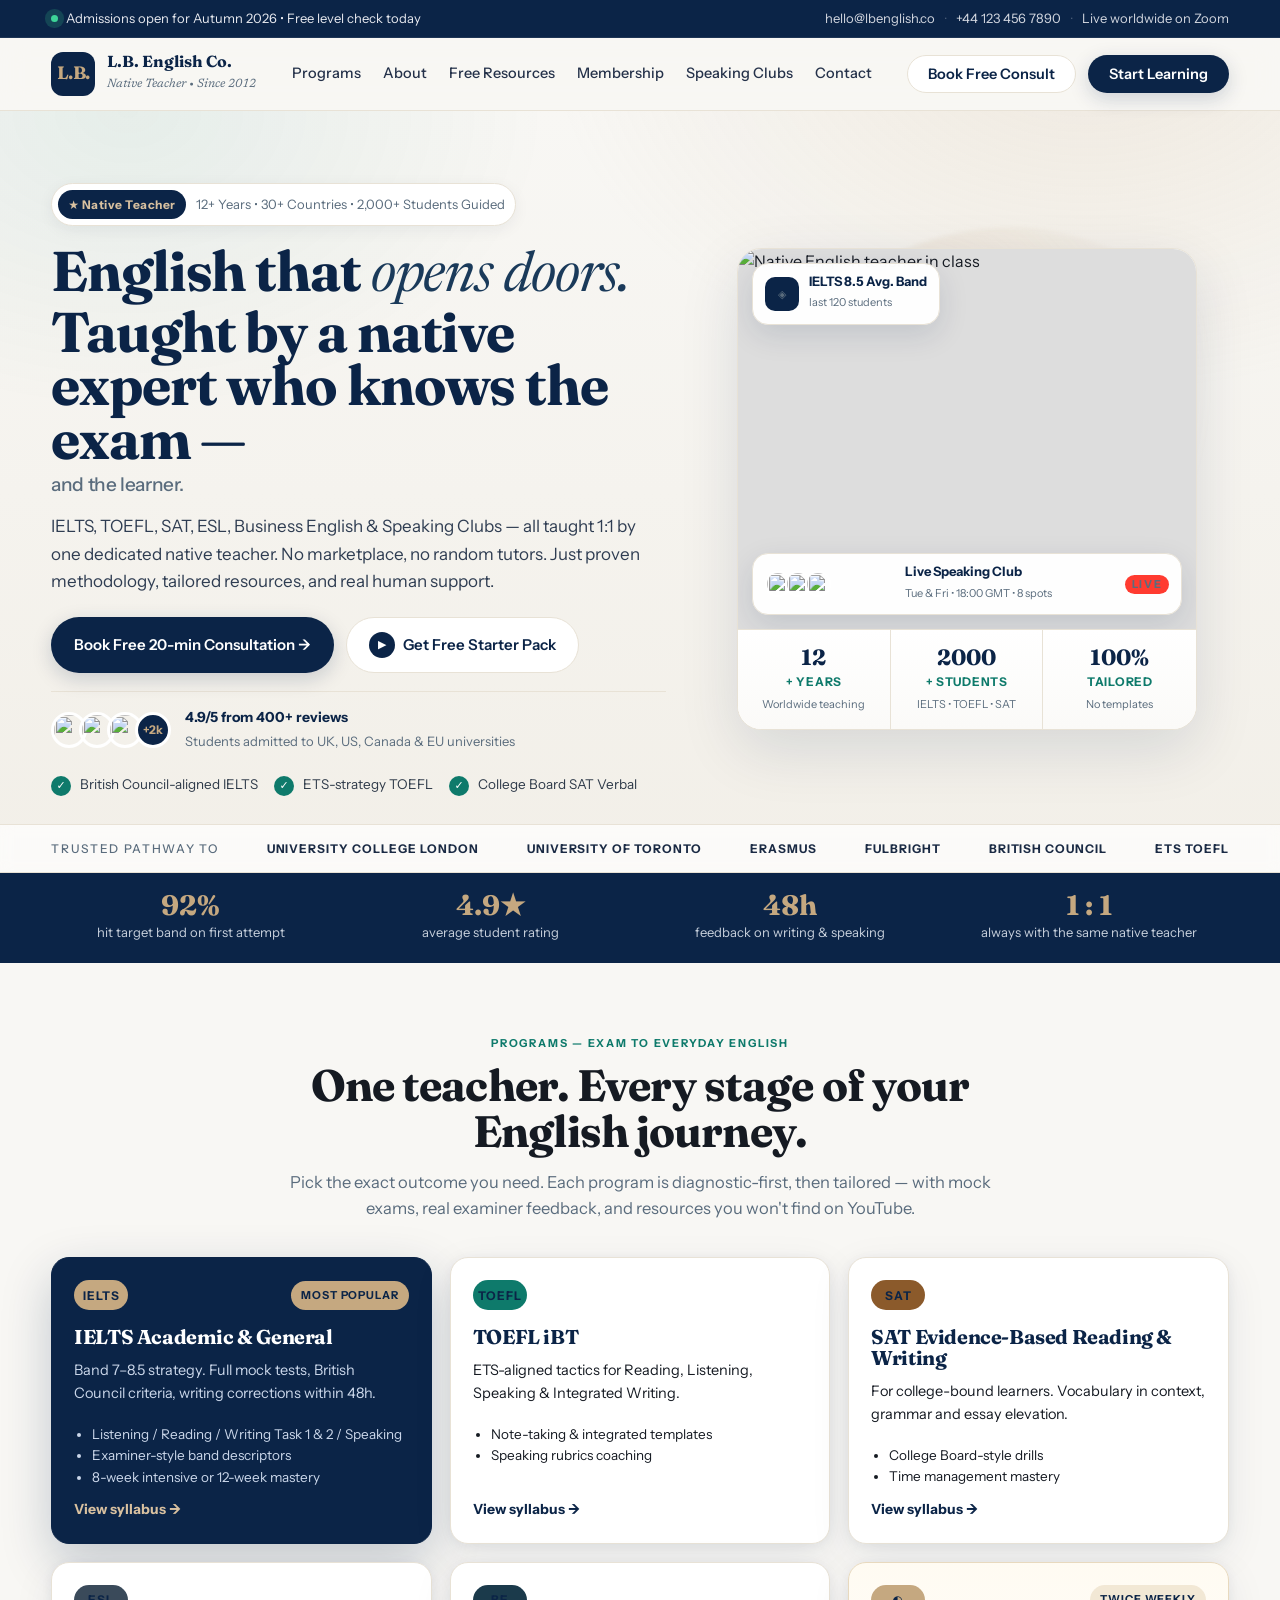
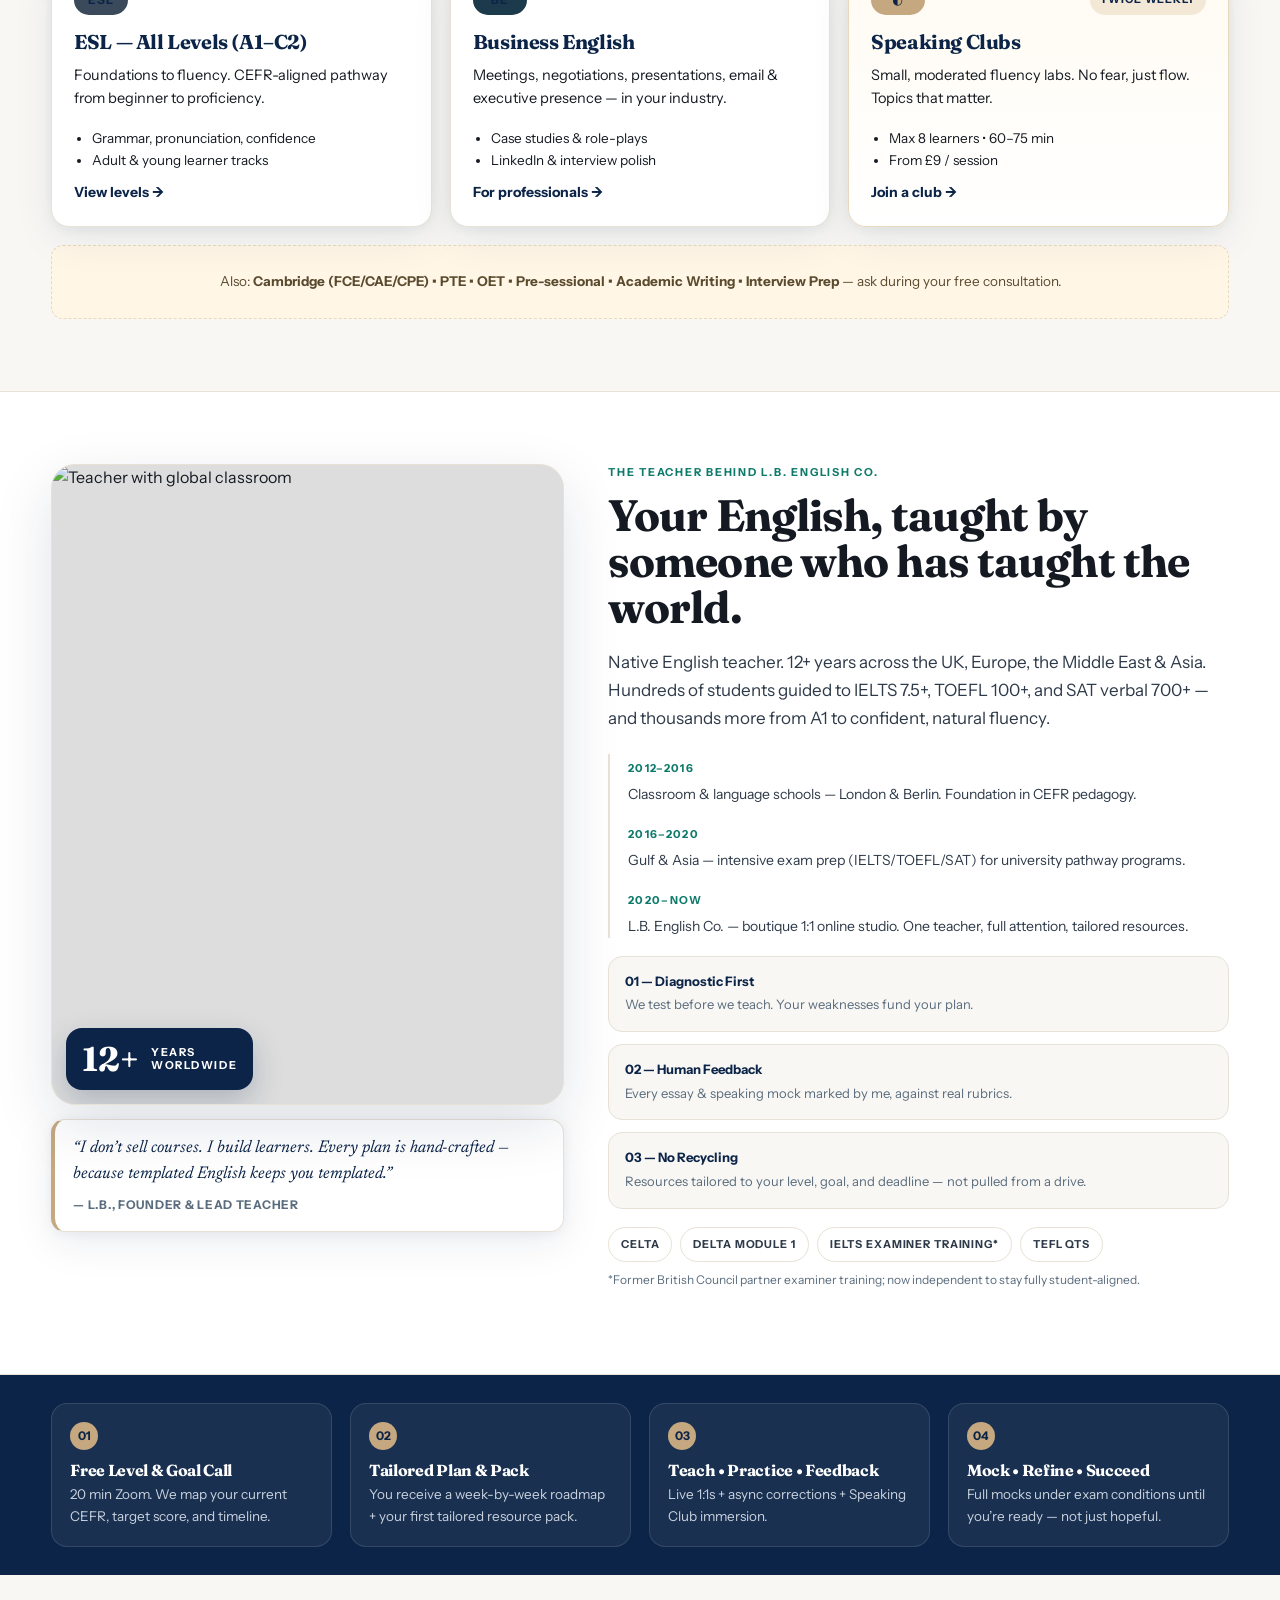
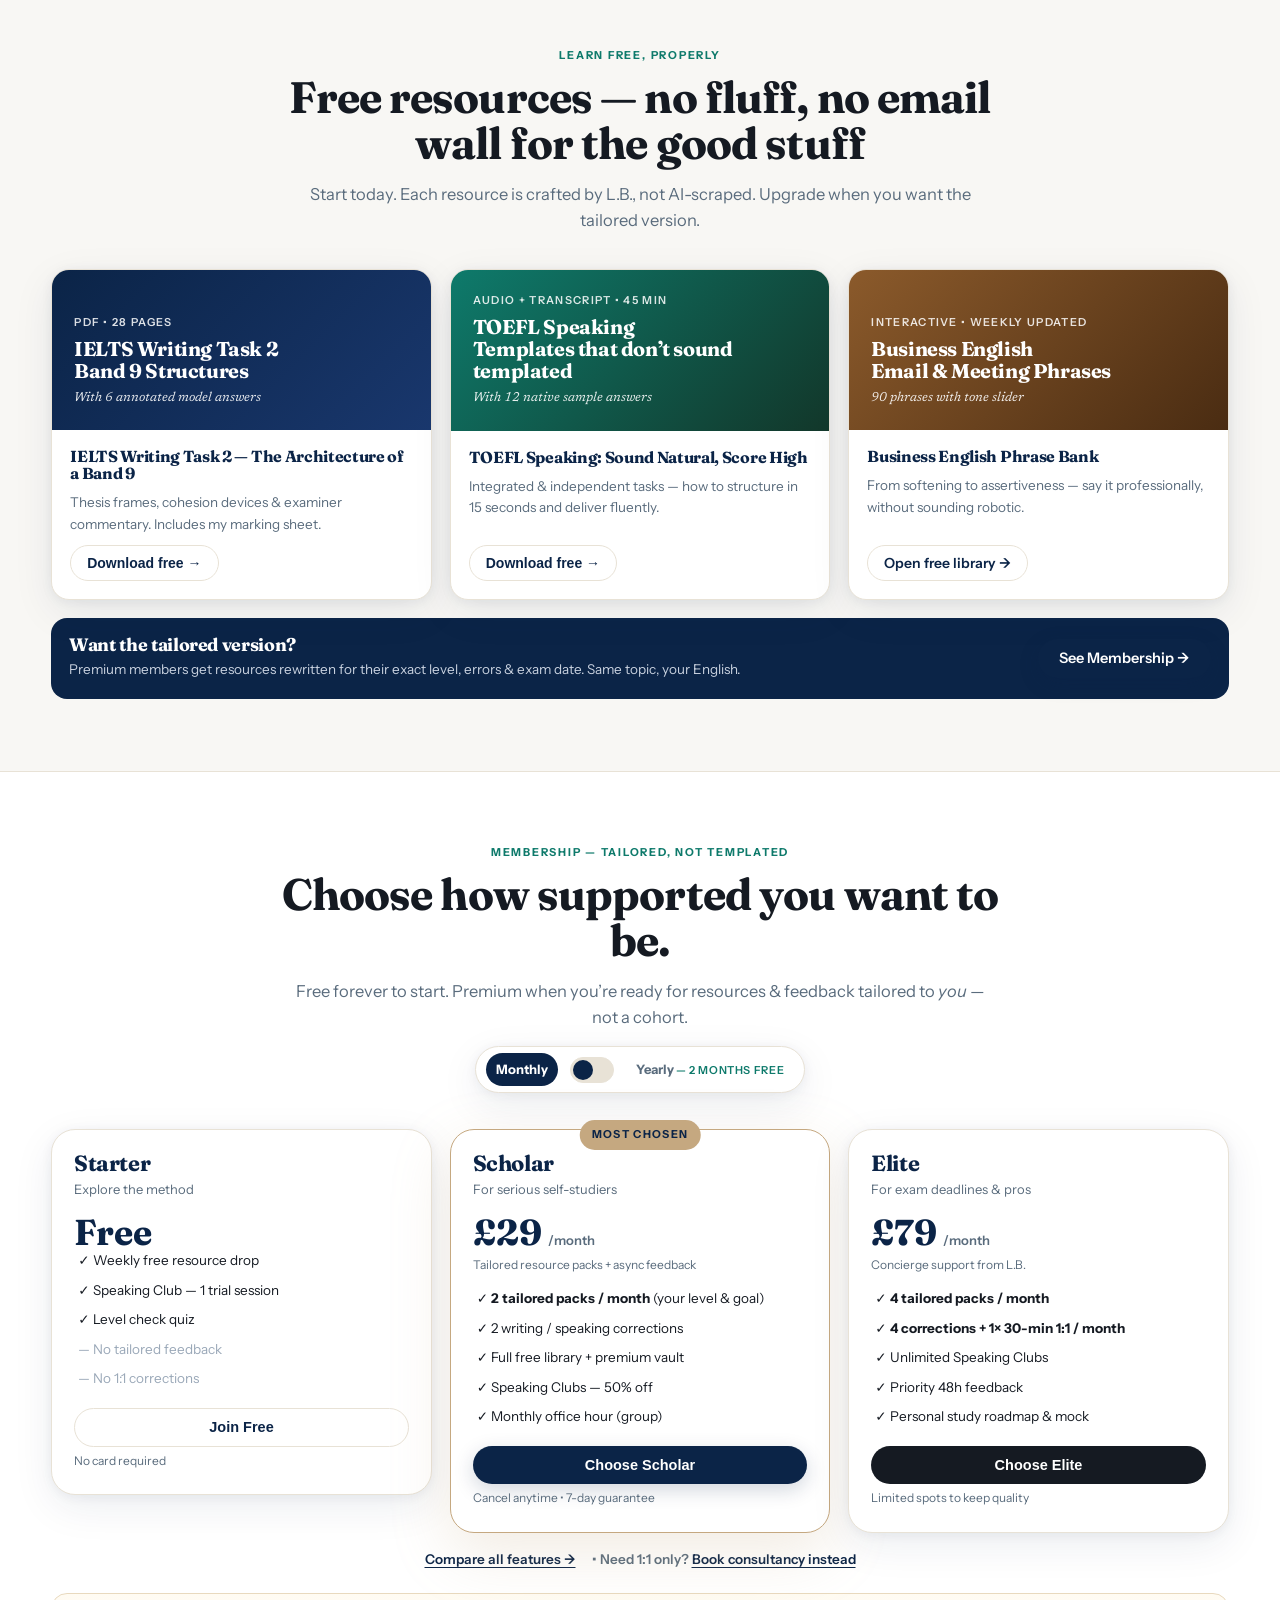
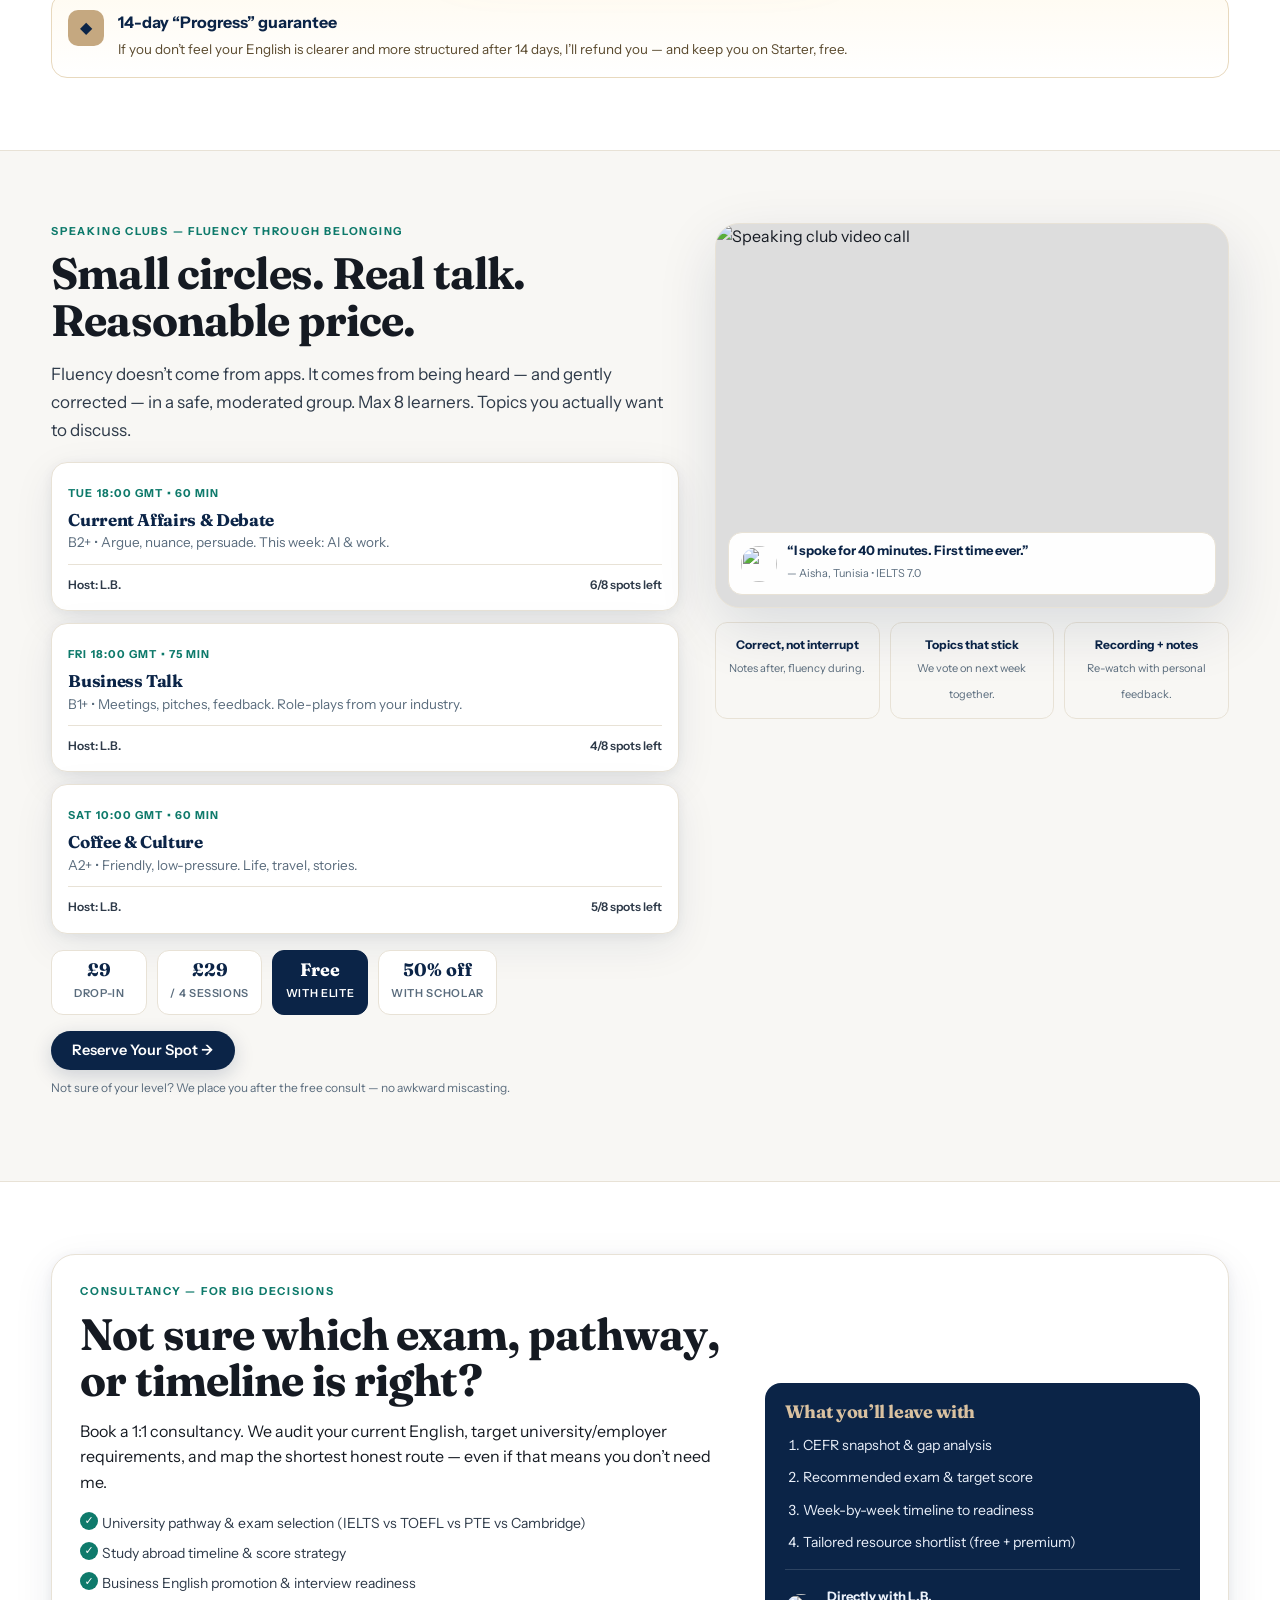
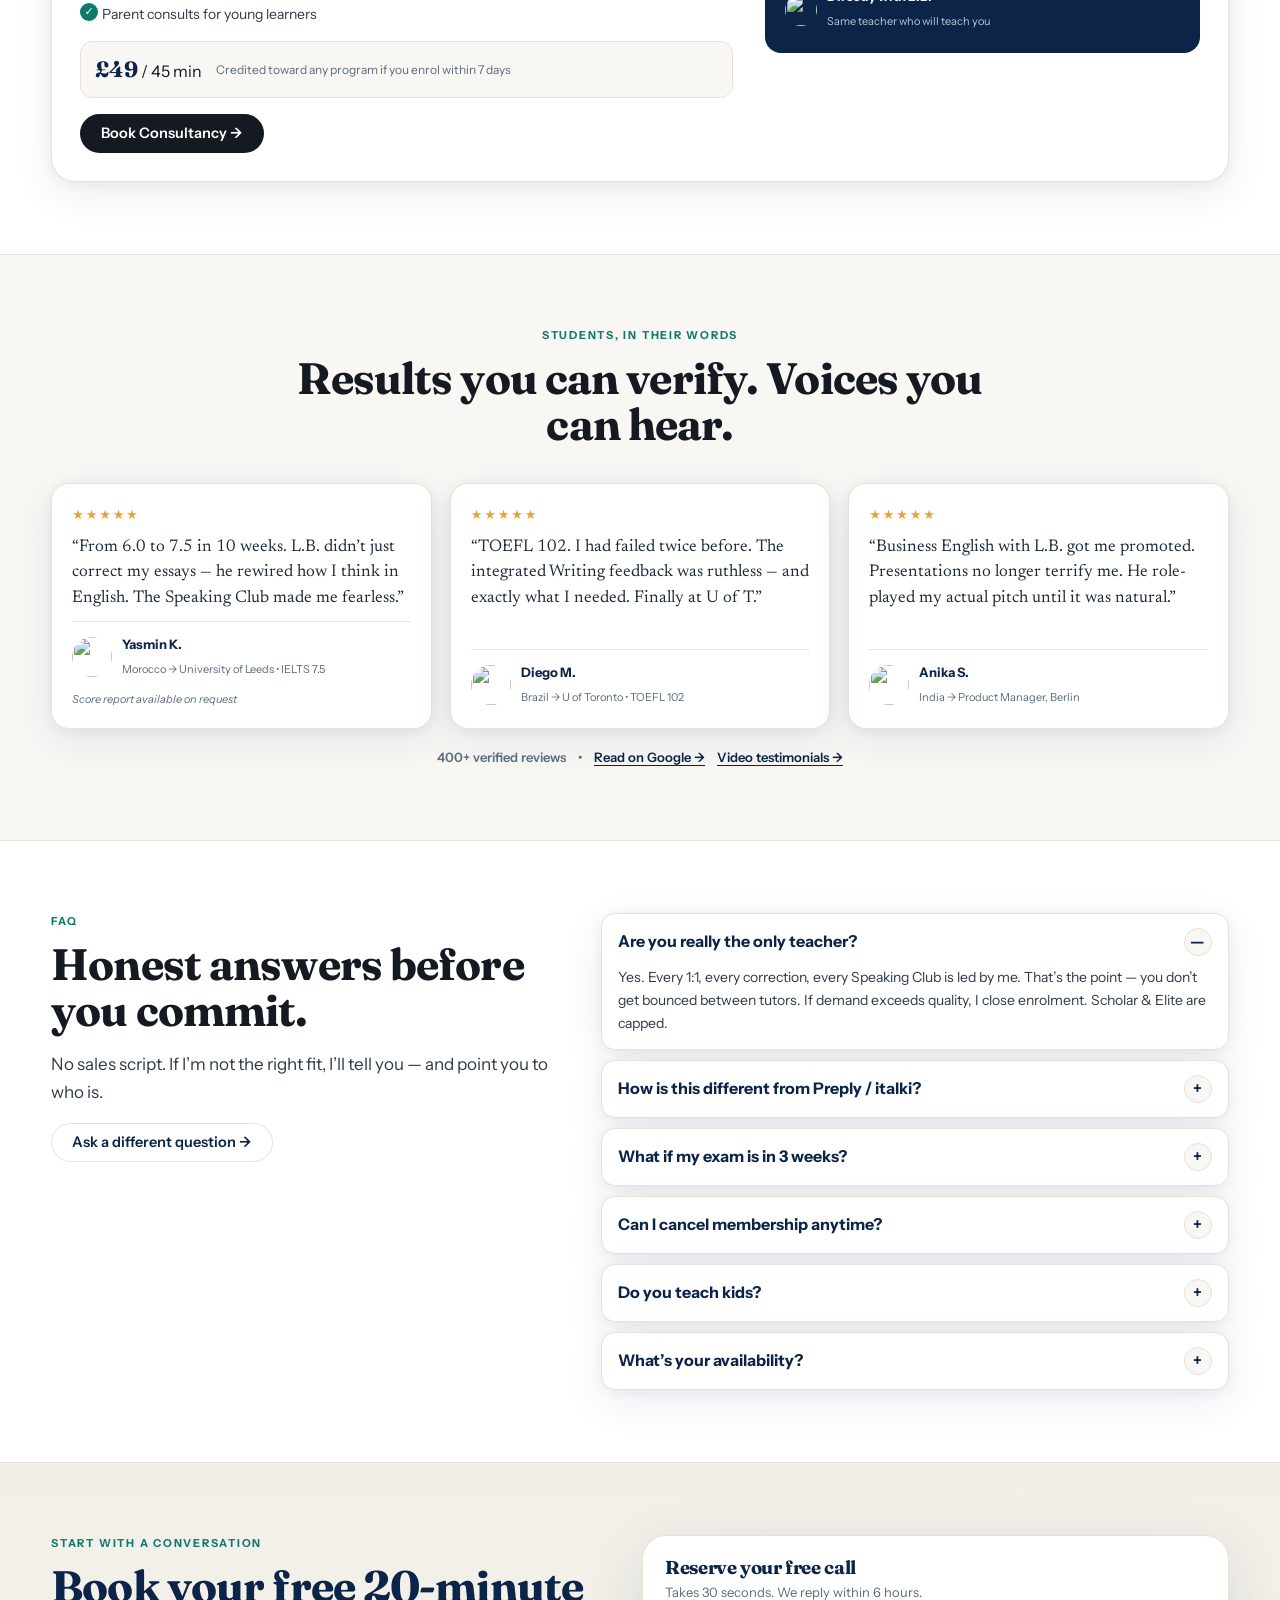
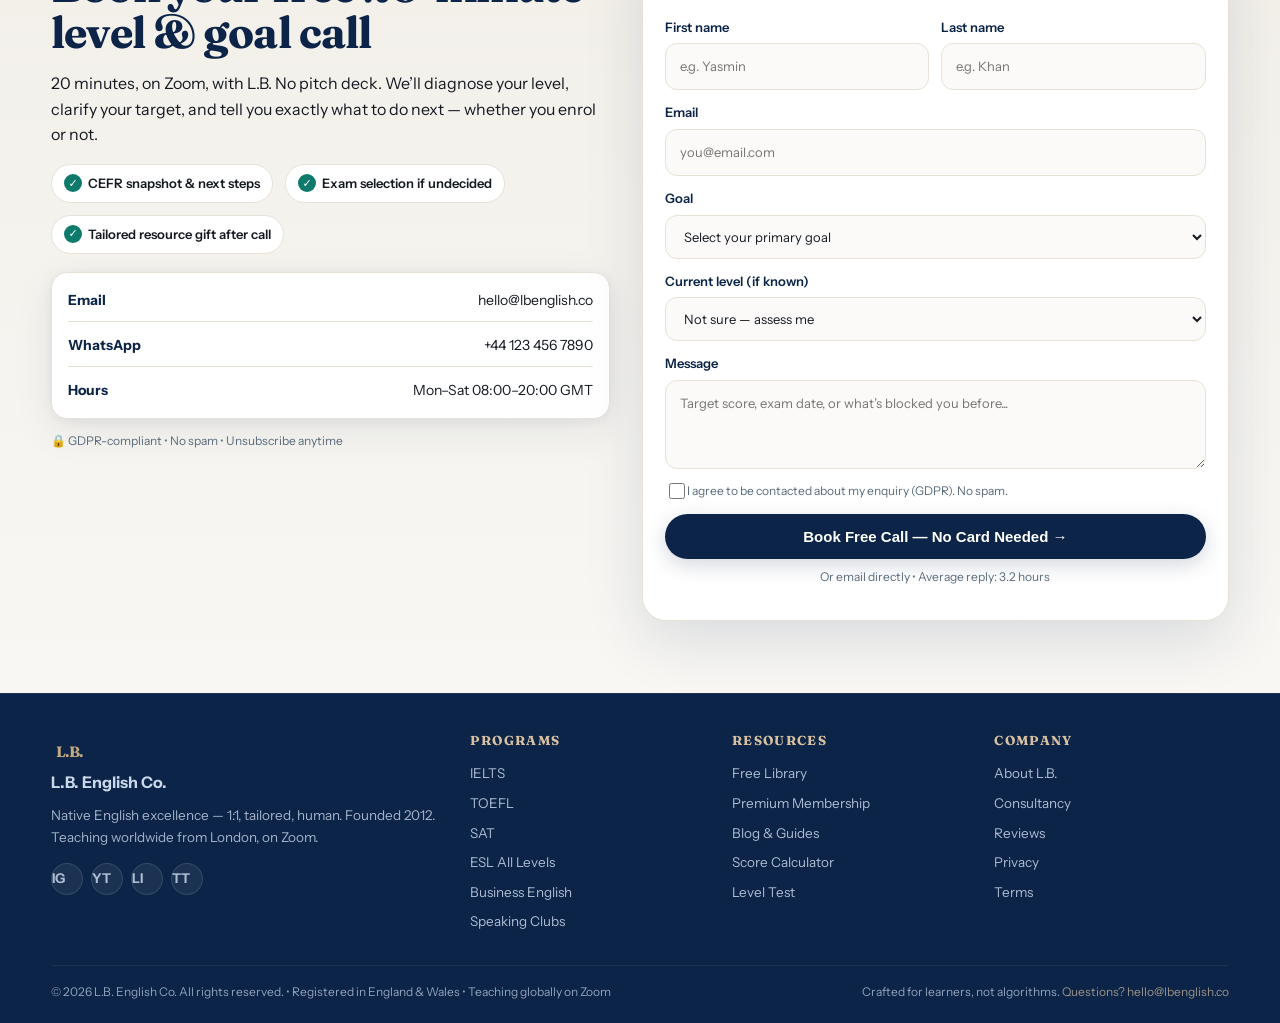
==== index.html @ dc5e80e9 "feat: launch L.B. English Co. — native teacher platform (IELTS/TOEFL/SAT/ESL/Business/Speaking Clubs" ====
<!DOCTYPE html>
<html lang="en">
<head>
<meta charset="UTF-8">
<meta name="viewport" content="width=device-width, initial-scale=1.0">
<title>L.B. English Co. — Native English Excellence | IELTS • TOEFL • SAT • ESL • Business</title>
<meta name="description" content="Learn English with a native teacher — 12+ years worldwide experience. IELTS, TOEFL, SAT, ESL, Business English & Speaking Clubs. Free resources, premium memberships & 1:1 consultancy.">
<link rel="preconnect" href="https://fonts.googleapis.com">
<link rel="preconnect" href="https://fonts.gstatic.com" crossorigin>
<link href="https://fonts.googleapis.com/css2?family=Fraunces:opsz,ital,soft,wght@9..144,0,50,700;9..144,1,50,700&family=Instrument+Sans:wght@400;500;600;700&family=Newsreader:ital,opsz,wght@0,6..72,400;1,6..72,400&display=swap" rel="stylesheet">
<link rel="stylesheet" href="style.css">
<link rel="icon" href="data:image/svg+xml,<svg xmlns='http://www.w3.org/2000/svg' viewBox='0 0 100 100'><rect width='100' height='100' rx='20' fill='%230B2447'/><text x='50%' y='58%' dominant-baseline='middle' text-anchor='middle' font-size='52' font-family='serif' fill='%23C5A880' font-weight='700'>L.B</text></svg>">
</head>
<body>
<!-- Top Bar -->
<div class="topbar">
  <div class="container topbar-inner">
    <span class="topbar-left"><i class="dot"></i> Admissions open for Autumn 2026 • Free level check today</span>
    <div class="topbar-right">
      <a href="mailto:hello@lbenglish.co">hello@lbenglish.co</a>
      <span class="sep">·</span>
      <a href="tel:+441234567890">+44 123 456 7890</a>
      <span class="sep">·</span>
      <span>Live worldwide on Zoom</span>
    </div>
  </div>
</div>

<!-- Navigation -->
<header class="nav-wrap" id="nav">
  <div class="container nav">
    <a href="#" class="logo" aria-label="L.B. English Co. home">
      <span class="logo-mark">L.B.</span>
      <span class="logo-text">
        <strong>L.B. English Co.</strong>
        <em>Native Teacher • Since 2012</em>
      </span>
    </a>
    <nav class="nav-links" id="navLinks">
      <a href="#services">Programs</a>
      <a href="#about">About</a>
      <a href="#resources">Free Resources</a>
      <a href="#membership">Membership</a>
      <a href="#clubs">Speaking Clubs</a>
      <a href="#contact">Contact</a>
    </nav>
    <div class="nav-actions">
      <a href="#contact" class="btn btn-ghost hide-mobile">Book Free Consult</a>
      <a href="#membership" class="btn btn-primary">Start Learning</a>
      <button class="hamburger" id="hamburger" aria-label="Menu">
        <span></span><span></span><span></span>
      </button>
    </div>
  </div>
  <div class="mobile-menu" id="mobileMenu">
    <a href="#services">Programs</a>
    <a href="#about">About</a>
    <a href="#resources">Free Resources</a>
    <a href="#membership">Membership</a>
    <a href="#clubs">Speaking Clubs</a>
    <a href="#contact" class="btn btn-primary" style="margin-top:12px">Book Free Consult</a>
  </div>
</header>

<!-- HERO -->
<section class="hero">
  <div class="container hero-grid">
    <div class="hero-copy reveal">
      <div class="eyebrow">
        <span class="eyebrow-badge">★ Native Teacher</span>
        <span>12+ Years • 30+ Countries • 2,000+ Students Guided</span>
      </div>
      <h1>English that <em>opens doors.</em> Taught by a native expert who knows the exam — <span>and the learner.</span></h1>
      <p class="hero-sub">IELTS, TOEFL, SAT, ESL, Business English & Speaking Clubs — all taught 1:1 by one dedicated native teacher. No marketplace, no random tutors. Just proven methodology, tailored resources, and real human support.</p>
      
      <div class="hero-ctas">
        <a href="#contact" class="btn btn-primary btn-large">Book Free 20-min Consultation →</a>
        <a href="#resources" class="btn btn-ghost btn-large"><span class="play">▶</span> Get Free Starter Pack</a>
      </div>
      <div class="hero-trust">
        <div class="avatars">
          <img src="https://i.pravatar.cc/100?img=32" alt="">
          <img src="https://i.pravatar.cc/100?img=15" alt="">
          <img src="https://i.pravatar.cc/100?img=48" alt="">
          <span>+2k</span>
        </div>
        <div class="trust-text">
          <strong>4.9/5 from 400+ reviews</strong>
          <span>Students admitted to UK, US, Canada & EU universities</span>
        </div>
      </div>
      <div class="hero-bullets">
        <span><i>✓</i> British Council-aligned IELTS</span>
        <span><i>✓</i> ETS-strategy TOEFL</span>
        <span><i>✓</i> College Board SAT Verbal</span>
      </div>
    </div>

    <div class="hero-visual reveal delay-2">
      <div class="visual-card">
        <div class="visual-photo">
          <img src="https://images.unsplash.com/photo-1524178232363-1fb2b075b655?q=80&w=800&auto=format&fit=crop" alt="Native English teacher in class">
          <div class="floating-badge badge-top">
            <span class="badge-icon">◈</span>
            <div><strong>IELTS 8.5 Avg. Band</strong><span>last 120 students</span></div>
          </div>
          <div class="floating-badge badge-bottom">
            <div class="mini-avatars">
              <img src="https://i.pravatar.cc/80?img=11" alt=""><img src="https://i.pravatar.cc/80?img=22" alt=""><img src="https://i.pravatar.cc/80?img=33" alt="">
            </div>
            <div><strong>Live Speaking Club</strong><span>Tue & Fri • 18:00 GMT • 8 spots</span></div>
            <span class="live">LIVE</span>
          </div>
        </div>
        <div class="visual-stats">
          <div class="v-stat"><strong data-count="12">12</strong><em>+ years</em><span>Worldwide teaching</span></div>
          <div class="v-stat"><strong data-count="2000">2000</strong><em>+ students</em><span>IELTS • TOEFL • SAT</span></div>
          <div class="v-stat"><strong>100%</strong><em>Tailored</em><span>No templates</span></div>
        </div>
      </div>
      <!-- decorative -->
      <div class="blob"></div>
    </div>
  </div>

  <!-- Trust strip -->
  <div class="trust-strip">
    <div class="container trust-strip-inner">
      <span class="strip-label">Trusted pathway to</span>
      <span>University College London</span>
      <span>University of Toronto</span>
      <span>Erasmus</span>
      <span>Fulbright</span>
      <span>British Council</span>
      <span>ETS TOEFL</span>
    </div>
  </div>
</section>

<!-- SOCIAL PROOF BAR -->
<section class="proof-bar">
  <div class="container proof-grid">
    <div class="proof-item"><strong>92%</strong><span>hit target band on first attempt</span></div>
    <div class="proof-item"><strong>4.9★</strong><span>average student rating</span></div>
    <div class="proof-item"><strong>48h</strong><span>feedback on writing & speaking</span></div>
    <div class="proof-item"><strong>1 : 1</strong><span>always with the same native teacher</span></div>
  </div>
</section>

<!-- SERVICES -->
<section id="services" class="section">
  <div class="container">
    <div class="section-head reveal">
      <div class="kicker">Programs — Exam to Everyday English</div>
      <h2>One teacher. Every stage of your English journey.</h2>
      <p>Pick the exact outcome you need. Each program is diagnostic-first, then tailored — with mock exams, real examiner feedback, and resources you won't find on YouTube.</p>
    </div>

    <div class="services-grid">
      <article class="svc-card featured reveal">
        <div class="svc-top">
          <span class="svc-icon">IELTS</span>
          <span class="svc-tag">Most Popular</span>
        </div>
        <h3>IELTS Academic & General</h3>
        <p>Band 7–8.5 strategy. Full mock tests, British Council criteria, writing corrections within 48h.</p>
        <ul><li>Listening / Reading / Writing Task 1 & 2 / Speaking</li><li>Examiner-style band descriptors</li><li>8-week intensive or 12-week mastery</li></ul>
        <a href="#contact" class="svc-link">View syllabus →</a>
      </article>

      <article class="svc-card reveal delay-1">
        <div class="svc-top"><span class="svc-icon" style="background:#0E7A6B">TOEFL</span></div>
        <h3>TOEFL iBT</h3>
        <p>ETS-aligned tactics for Reading, Listening, Speaking & Integrated Writing.</p>
        <ul><li>Note-taking & integrated templates</li><li>Speaking rubrics coaching</li></ul>
        <a href="#contact" class="svc-link">View syllabus →</a>
      </article>

      <article class="svc-card reveal delay-2">
        <div class="svc-top"><span class="svc-icon" style="background:#8B5A2B">SAT</span></div>
        <h3>SAT Evidence-Based Reading & Writing</h3>
        <p>For college-bound learners. Vocabulary in context, grammar and essay elevation.</p>
        <ul><li>College Board-style drills</li><li>Time management mastery</li></ul>
        <a href="#contact" class="svc-link">View syllabus →</a>
      </article>

      <article class="svc-card reveal">
        <div class="svc-top"><span class="svc-icon" style="background:#3A4A5A">ESL</span></div>
        <h3>ESL — All Levels (A1–C2)</h3>
        <p>Foundations to fluency. CEFR-aligned pathway from beginner to proficiency.</p>
        <ul><li>Grammar, pronunciation, confidence</li><li>Adult & young learner tracks</li></ul>
        <a href="#contact" class="svc-link">View levels →</a>
      </article>

      <article class="svc-card reveal delay-1">
        <div class="svc-top"><span class="svc-icon" style="background:#1B3A4B">BE</span></div>
        <h3>Business English</h3>
        <p>Meetings, negotiations, presentations, email & executive presence — in your industry.</p>
        <ul><li>Case studies & role-plays</li><li>LinkedIn & interview polish</li></ul>
        <a href="#contact" class="svc-link">For professionals →</a>
      </article>

      <article class="svc-card accent-card reveal delay-2">
        <div class="svc-top"><span class="svc-icon" style="background:#C5A880; color:#0B2447">◐</span><span class="svc-tag light">Twice weekly</span></div>
        <h3>Speaking Clubs</h3>
        <p>Small, moderated fluency labs. No fear, just flow. Topics that matter.</p>
        <ul><li>Max 8 learners • 60–75 min</li><li>From £9 / session</li></ul>
        <a href="#clubs" class="svc-link">Join a club →</a>
      </article>
    </div>

    <div class="services-foot reveal">
      <p>Also: <strong>Cambridge (FCE/CAE/CPE) • PTE • OET • Pre-sessional • Academic Writing • Interview Prep</strong> — ask during your free consultation.</p>
    </div>
  </div>
</section>

<!-- ABOUT / WHY -->
<section id="about" class="section alt">
  <div class="container about-grid">
    <div class="about-media reveal">
      <div class="about-img-wrap">
        <img src="https://images.unsplash.com/photo-1544717305-2782549b5136?q=80&w=700&auto=format&fit=crop" alt="Teacher with global classroom">
        <div class="exp-badge">
          <strong>12+</strong>
          <span>YEARS<br>WORLDWIDE</span>
        </div>
      </div>
      <div class="about-quote">
        <p>“I don’t sell courses. I build learners. Every plan is hand-crafted — because templated English keeps you templated.”</p>
        <span>— L.B., Founder & Lead Teacher</span>
      </div>
    </div>
    <div class="about-copy reveal delay-1">
      <div class="kicker">The Teacher Behind L.B. English Co.</div>
      <h2>Your English, taught by someone who has taught the world.</h2>
      <p class="lead">Native English teacher. 12+ years across the UK, Europe, the Middle East & Asia. Hundreds of students guided to IELTS 7.5+, TOEFL 100+, and SAT verbal 700+ — and thousands more from A1 to confident, natural fluency.</p>
      
      <div class="timeline">
        <div class="tl-item"><span>2012–2016</span><p>Classroom & language schools — London & Berlin. Foundation in CEFR pedagogy.</p></div>
        <div class="tl-item"><span>2016–2020</span><p>Gulf & Asia — intensive exam prep (IELTS/TOEFL/SAT) for university pathway programs.</p></div>
        <div class="tl-item"><span>2020–Now</span><p>L.B. English Co. — boutique 1:1 online studio. One teacher, full attention, tailored resources.</p></div>
      </div>

      <div class="principles">
        <div class="pr"><strong>01 — Diagnostic First</strong><span>We test before we teach. Your weaknesses fund your plan.</span></div>
        <div class="pr"><strong>02 — Human Feedback</strong><span>Every essay & speaking mock marked by me, against real rubrics.</span></div>
        <div class="pr"><strong>03 — No Recycling</strong><span>Resources tailored to your level, goal, and deadline — not pulled from a drive.</span></div>
      </div>

      <div class="cert-row">
        <span>CELTA</span><span>DELTA Module 1</span><span>IELTS Examiner Training*</span><span>TEFL QTS</span>
      </div>
      <p class="micro">*Former British Council partner examiner training; now independent to stay fully student-aligned.</p>
    </div>
  </div>
</section>

<!-- METHOD -->
<section class="section method">
  <div class="container">
    <div class="method-grid reveal">
      <div class="method-step"><span>01</span><h4>Free Level & Goal Call</h4><p>20 min Zoom. We map your current CEFR, target score, and timeline.</p></div>
      <div class="method-step"><span>02</span><h4>Tailored Plan & Pack</h4><p>You receive a week-by-week roadmap + your first tailored resource pack.</p></div>
      <div class="method-step"><span>03</span><h4>Teach • Practice • Feedback</h4><p>Live 1:1s + async corrections + Speaking Club immersion.</p></div>
      <div class="method-step"><span>04</span><h4>Mock • Refine • Succeed</h4><p>Full mocks under exam conditions until you’re ready — not just hopeful.</p></div>
    </div>
  </div>
</section>

<!-- FREE RESOURCES -->
<section id="resources" class="section">
  <div class="container">
    <div class="section-head reveal">
      <div class="kicker">Learn free, properly</div>
      <h2>Free resources — no fluff, no email wall for the good stuff</h2>
      <p>Start today. Each resource is crafted by L.B., not AI-scraped. Upgrade when you want the tailored version.</p>
    </div>

    <div class="resources-grid">
      <article class="res-card reveal">
        <div class="res-thumb" style="background: linear-gradient(135deg,#0B2447,#19376D)">
          <span>PDF • 28 pages</span>
          <h4>IELTS Writing Task 2<br>Band 9 Structures</h4>
          <em>With 6 annotated model answers</em>
        </div>
        <div class="res-body">
          <h3>IELTS Writing Task 2 — The Architecture of a Band 9</h3>
          <p>Thesis frames, cohesion devices & examiner commentary. Includes my marking sheet.</p>
          <button class="btn btn-ghost btn-small" onclick="openLead('IELTS Writing Pack')">Download free →</button>
        </div>
      </article>

      <article class="res-card reveal delay-1">
        <div class="res-thumb" style="background: linear-gradient(135deg,#0E7A6B,#12372A)">
          <span>Audio + Transcript • 45 min</span>
          <h4>TOEFL Speaking<br>Templates that don’t sound templated</h4>
          <em>With 12 native sample answers</em>
        </div>
        <div class="res-body">
          <h3>TOEFL Speaking: Sound Natural, Score High</h3>
          <p>Integrated & independent tasks — how to structure in 15 seconds and deliver fluently.</p>
          <button class="btn btn-ghost btn-small" onclick="openLead('TOEFL Speaking Pack')">Download free →</button>
        </div>
      </article>

      <article class="res-card reveal delay-2">
        <div class="res-thumb" style="background: linear-gradient(135deg,#8B5A2B,#4A2C12)">
          <span>Interactive • Weekly updated</span>
          <h4>Business English<br>Email & Meeting Phrases</h4>
          <em>90 phrases with tone slider</em>
        </div>
        <div class="res-body">
          <h3>Business English Phrase Bank</h3>
          <p>From softening to assertiveness — say it professionally, without sounding robotic.</p>
          <a href="#" class="btn btn-ghost btn-small" onclick="event.preventDefault();openLead('Business Phrase Bank')">Open free library →</a>
        </div>
      </article>
    </div>

    <div class="resource-cta reveal">
      <div>
        <h4>Want the tailored version?</h4>
        <p>Premium members get resources rewritten for their exact level, errors & exam date. Same topic, your English.</p>
      </div>
      <a href="#membership" class="btn btn-primary">See Membership →</a>
    </div>
  </div>
</section>

<!-- MEMBERSHIP -->
<section id="membership" class="section alt">
  <div class="container">
    <div class="section-head reveal">
      <div class="kicker">Membership — Tailored, not templated</div>
      <h2>Choose how supported you want to be.</h2>
      <p>Free forever to start. Premium when you’re ready for resources & feedback tailored to <em>you</em> — not a cohort.</p>
      <div class="billing-toggle">
        <span id="billMonthly" class="active">Monthly</span>
        <button class="toggle" id="billingToggle" aria-label="Toggle billing"><span></span></button>
        <span id="billYearly">Yearly <em>— 2 months free</em></span>
      </div>
    </div>

    <div class="pricing-grid">
      <!-- Free -->
      <div class="price-card reveal">
        <h3>Starter</h3>
        <p class="price-desc">Explore the method</p>
        <div class="price"><strong>Free</strong></div>
        <ul>
          <li>✓ Weekly free resource drop</li>
          <li>✓ Speaking Club — 1 trial session</li>
          <li>✓ Level check quiz</li>
          <li class="muted">— No tailored feedback</li>
          <li class="muted">— No 1:1 corrections</li>
        </ul>
        <button class="btn btn-ghost btn-full" onclick="openLead('Starter Membership')">Join Free</button>
        <span class="micro">No card required</span>
      </div>

      <!-- Scholar -->
      <div class="price-card popular reveal delay-1">
        <div class="pop-badge">Most Chosen</div>
        <h3>Scholar</h3>
        <p class="price-desc">For serious self-studiers</p>
        <div class="price"><strong data-monthly="29" data-yearly="290">£29</strong><span>/month</span></div>
        <p class="price-sub">Tailored resource packs + async feedback</p>
        <ul>
          <li>✓ <strong>2 tailored packs / month</strong> (your level & goal)</li>
          <li>✓ 2 writing / speaking corrections</li>
          <li>✓ Full free library + premium vault</li>
          <li>✓ Speaking Clubs — 50% off</li>
          <li>✓ Monthly office hour (group)</li>
        </ul>
        <button class="btn btn-primary btn-full" onclick="openCheckout('Scholar')">Choose Scholar</button>
        <span class="micro">Cancel anytime • 7-day guarantee</span>
      </div>

      <!-- Elite -->
      <div class="price-card reveal delay-2">
        <h3>Elite</h3>
        <p class="price-desc">For exam deadlines & pros</p>
        <div class="price"><strong data-monthly="79" data-yearly="790">£79</strong><span>/month</span></div>
        <p class="price-sub">Concierge support from L.B.</p>
        <ul>
          <li>✓ <strong>4 tailored packs / month</strong></li>
          <li>✓ <strong>4 corrections + 1× 30-min 1:1 / month</strong></li>
          <li>✓ Unlimited Speaking Clubs</li>
          <li>✓ Priority 48h feedback</li>
          <li>✓ Personal study roadmap & mock</li>
        </ul>
        <button class="btn btn-dark btn-full" onclick="openCheckout('Elite')">Choose Elite</button>
        <span class="micro">Limited spots to keep quality</span>
      </div>
    </div>

    <div class="compare-link reveal">
      <a href="#" onclick="event.preventDefault();document.getElementById('compareModal').showModal()">Compare all features →</a>
      <span>• Need 1:1 only? <a href="#contact">Book consultancy instead</a></span>
    </div>

    <div class="guarantee reveal">
      <div class="g-icon">◆</div>
      <div>
        <strong>14-day “Progress” guarantee</strong>
        <p>If you don’t feel your English is clearer and more structured after 14 days, I’ll refund you — and keep you on Starter, free.</p>
      </div>
    </div>
  </div>
</section>

<!-- SPEAKING CLUBS -->
<section id="clubs" class="section">
  <div class="container clubs-grid">
    <div class="clubs-copy reveal">
      <div class="kicker">Speaking Clubs — Fluency through belonging</div>
      <h2>Small circles. Real talk. Reasonable price.</h2>
      <p class="lead">Fluency doesn’t come from apps. It comes from being heard — and gently corrected — in a safe, moderated group. Max 8 learners. Topics you actually want to discuss.</p>
      
      <div class="club-cards">
        <div class="club">
          <span class="club-time">TUE 18:00 GMT • 60 min</span>
          <h4>Current Affairs & Debate</h4>
          <p>B2+ • Argue, nuance, persuade. This week: AI & work.</p>
          <div class="club-meta"><span>Host: L.B.</span><span>6/8 spots left</span></div>
        </div>
        <div class="club">
          <span class="club-time">FRI 18:00 GMT • 75 min</span>
          <h4>Business Talk</h4>
          <p>B1+ • Meetings, pitches, feedback. Role-plays from your industry.</p>
          <div class="club-meta"><span>Host: L.B.</span><span>4/8 spots left</span></div>
        </div>
        <div class="club">
          <span class="club-time">SAT 10:00 GMT • 60 min</span>
          <h4>Coffee & Culture</h4>
          <p>A2+ • Friendly, low-pressure. Life, travel, stories.</p>
          <div class="club-meta"><span>Host: L.B.</span><span>5/8 spots left</span></div>
        </div>
      </div>

      <div class="clubs-pricing">
        <div class="cp"><strong>£9</strong><span>drop-in</span></div>
        <div class="cp"><strong>£29</strong><span>/ 4 sessions</span></div>
        <div class="cp highlight"><strong>Free</strong><span>with Elite</span></div>
        <div class="cp"><strong>50% off</strong><span>with Scholar</span></div>
      </div>
      <a href="#contact" class="btn btn-primary">Reserve Your Spot →</a>
      <p class="micro">Not sure of your level? We place you after the free consult — no awkward miscasting.</p>
    </div>

    <div class="clubs-media reveal delay-1">
      <div class="clubs-photo">
        <img src="https://images.unsplash.com/photo-1522202176988-66273c2fd55f?q=80&w=700&auto=format&fit=crop" alt="Speaking club video call">
        <div class="testi-mini">
          <img src="https://i.pravatar.cc/80?img=26" alt="">
          <div><strong>“I spoke for 40 minutes. First time ever.”</strong><span>— Aisha, Tunisia • IELTS 7.0</span></div>
        </div>
      </div>
      <div class="club-benefits">
        <div><strong>Correct, not interrupt</strong><span>Notes after, fluency during.</span></div>
        <div><strong>Topics that stick</strong><span>We vote on next week together.</span></div>
        <div><strong>Recording + notes</strong><span>Re-watch with personal feedback.</span></div>
      </div>
    </div>
  </div>
</section>

<!-- CONSULTANCY -->
<section class="section alt">
  <div class="container consultancy reveal">
    <div class="consult-copy">
      <div class="kicker">Consultancy — For big decisions</div>
      <h2>Not sure which exam, pathway, or timeline is right?</h2>
      <p>Book a 1:1 consultancy. We audit your current English, target university/employer requirements, and map the shortest honest route — even if that means you don’t need me.</p>
      <ul class="check-list">
        <li>University pathway & exam selection (IELTS vs TOEFL vs PTE vs Cambridge)</li>
        <li>Study abroad timeline & score strategy</li>
        <li>Business English promotion & interview readiness</li>
        <li>Parent consults for young learners</li>
      </ul>
      <div class="consult-price">
        <span><strong>£49</strong> / 45 min</span>
        <em>Credited toward any program if you enrol within 7 days</em>
      </div>
      <a href="#contact" class="btn btn-dark">Book Consultancy →</a>
    </div>
    <div class="consult-card">
      <h4>What you’ll leave with</h4>
      <ol>
        <li>CEFR snapshot & gap analysis</li>
        <li>Recommended exam & target score</li>
        <li>Week-by-week timeline to readiness</li>
        <li>Tailored resource shortlist (free + premium)</li>
      </ol>
      <div class="consult-foot">
        <img src="https://i.pravatar.cc/80?img=12" alt="">
        <div><strong>Directly with L.B.</strong><span>Same teacher who will teach you</span></div>
      </div>
    </div>
  </div>
</section>

<!-- TESTIMONIALS -->
<section class="section">
  <div class="container">
    <div class="section-head reveal">
      <div class="kicker">Students, in their words</div>
      <h2>Results you can verify. Voices you can hear.</h2>
    </div>

    <div class="testi-grid">
      <article class="testi reveal">
        <div class="stars">★★★★★</div>
        <p>“From 6.0 to 7.5 in 10 weeks. L.B. didn’t just correct my essays — he rewired how I think in English. The Speaking Club made me fearless.”</p>
        <div class="testi-person">
          <img src="https://i.pravatar.cc/100?img=5" alt="">
          <div><strong>Yasmin K.</strong><span>Morocco → University of Leeds • IELTS 7.5</span></div>
        </div>
        <span class="proof">Score report available on request</span>
      </article>
      <article class="testi reveal delay-1">
        <div class="stars">★★★★★</div>
        <p>“TOEFL 102. I had failed twice before. The integrated Writing feedback was ruthless — and exactly what I needed. Finally at U of T.”</p>
        <div class="testi-person">
          <img src="https://i.pravatar.cc/100?img=8" alt="">
          <div><strong>Diego M.</strong><span>Brazil → U of Toronto • TOEFL 102</span></div>
        </div>
      </article>
      <article class="testi reveal delay-2">
        <div class="stars">★★★★★</div>
        <p>“Business English with L.B. got me promoted. Presentations no longer terrify me. He role-played my actual pitch until it was natural.”</p>
        <div class="testi-person">
          <img src="https://i.pravatar.cc/100?img=33" alt="">
          <div><strong>Anika S.</strong><span>India → Product Manager, Berlin</span></div>
        </div>
      </article>
    </div>

    <div class="testi-strip reveal">
      <span>400+ verified reviews</span>
      <span>•</span>
      <a href="#">Read on Google →</a>
      <a href="#">Video testimonials →</a>
    </div>
  </div>
</section>

<!-- FAQ -->
<section class="section alt">
  <div class="container faq-grid">
    <div class="reveal">
      <div class="kicker">FAQ</div>
      <h2>Honest answers before you commit.</h2>
      <p class="lead">No sales script. If I’m not the right fit, I’ll tell you — and point you to who is.</p>
      <a href="#contact" class="btn btn-ghost">Ask a different question →</a>
    </div>
    <div class="faq-list reveal delay-1" id="faqList">
      <details open><summary>Are you really the only teacher?</summary><p>Yes. Every 1:1, every correction, every Speaking Club is led by me. That’s the point — you don’t get bounced between tutors. If demand exceeds quality, I close enrolment. Scholar & Elite are capped.</p></details>
      <details><summary>How is this different from Preply / italki?</summary><p>Marketplaces optimize for volume. I optimize for outcome. You get a diagnostic, a tailored roadmap, and resources written for your errors — not a library of PDFs. And I stay with you until your exam.</p></details>
      <details><summary>What if my exam is in 3 weeks?</summary><p>Book the free consult immediately. If it’s feasible, we’ll do a crash plan (daily feedback). If not, I’ll give you an honest timeline and free resources to start — I won’t sell you false hope.</p></details>
      <details><summary>Can I cancel membership anytime?</summary><p>Yes, in one click. No lock-in. You keep all downloaded resources. Annual plans are refunded pro-rata within 30 days.</p></details>
      <details><summary>Do you teach kids?</summary><p>Yes — ESL for ages 12+ and young adult exam prep. For under-12s, I offer parent consultancy and referrals to trusted partners.</p></details>
      <details><summary>What’s your availability?</summary><p>Live teaching GMT 08:00–20:00, Mon–Sat. Async feedback within 48h (often 24h). Speaking Clubs are Tue/Fri/Sat.</p></details>
    </div>
  </div>
</section>

<!-- CONTACT / BOOKING -->
<section id="contact" class="section contact">
  <div class="container contact-grid">
    <div class="contact-copy reveal">
      <div class="kicker">Start with a conversation</div>
      <h2>Book your free 20-minute level & goal call</h2>
      <p>20 minutes, on Zoom, with L.B. No pitch deck. We’ll diagnose your level, clarify your target, and tell you exactly what to do next — whether you enrol or not.</p>
      
      <div class="contact-benefits">
        <span><i>✓</i> CEFR snapshot & next steps</span>
        <span><i>✓</i> Exam selection if undecided</span>
        <span><i>✓</i> Tailored resource gift after call</span>
      </div>

      <div class="contact-details">
        <div><strong>Email</strong><a href="mailto:hello@lbenglish.co">hello@lbenglish.co</a></div>
        <div><strong>WhatsApp</strong><a href="https://wa.me/441234567890" target="_blank">+44 123 456 7890</a></div>
        <div><strong>Hours</strong><span>Mon–Sat 08:00–20:00 GMT</span></div>
      </div>

      <div class="trust-mini">
        <span>🔒 GDPR-compliant • No spam • Unsubscribe anytime</span>
      </div>
    </div>

    <form class="contact-form reveal delay-1" id="bookingForm" onsubmit="handleBooking(event)">
      <div class="form-head">
        <h3>Reserve your free call</h3>
        <p>Takes 30 seconds. We reply within 6 hours.</p>
      </div>

      <div class="grid-2">
        <label>First name <input type="text" name="firstName" placeholder="e.g. Yasmin" required></label>
        <label>Last name <input type="text" name="lastName" placeholder="e.g. Khan" required></label>
      </div>
      <label>Email <input type="email" name="email" placeholder="you@email.com" required></label>
      <label>Goal <select name="goal" required>
        <option value="" disabled selected>Select your primary goal</option>
        <option>IELTS Academic — Target band ___</option>
        <option>IELTS General</option>
        <option>TOEFL iBT</option>
        <option>SAT Verbal</option>
        <option>ESL — General fluency</option>
        <option>Business English</option>
        <option>Speaking Clubs only</option>
        <option>Consultancy / Not sure yet</option>
      </select></label>
      <label>Current level (if known)
        <select name="level">
          <option value="" selected>Not sure — assess me</option>
          <option>A1–A2 (Beginner)</option>
          <option>B1 (Intermediate)</option>
          <option>B2 (Upper-Intermediate)</option>
          <option>C1 (Advanced)</option>
          <option>C2 (Proficiency)</option>
        </select>
      </label>
      <label>Message <textarea name="message" rows="3" placeholder="Target score, exam date, or what’s blocked you before..."></textarea></label>
      <label class="check"><input type="checkbox" required> I agree to be contacted about my enquiry (GDPR). No spam.</label>
      
      <button type="submit" class="btn btn-primary btn-full btn-large">Book Free Call — No Card Needed →</button>
      <p class="micro center">Or <a href="mailto:hello@lbenglish.co">email directly</a> • Average reply: 3.2 hours</p>
    </form>
  </div>
</section>

<!-- FOOTER -->
<footer class="footer">
  <div class="container footer-grid">
    <div class="footer-brand">
      <span class="logo-mark small">L.B.</span>
      <strong>L.B. English Co.</strong>
      <p>Native English excellence — 1:1, tailored, human. Founded 2012. Teaching worldwide from London, on Zoom.</p>
      <div class="socials">
        <a href="#" aria-label="Instagram">IG</a>
        <a href="#" aria-label="YouTube">YT</a>
        <a href="#" aria-label="LinkedIn">LI</a>
        <a href="#" aria-label="TikTok">TT</a>
      </div>
    </div>
    <div>
      <h4>Programs</h4>
      <a href="#services">IELTS</a><a href="#services">TOEFL</a><a href="#services">SAT</a><a href="#services">ESL All Levels</a><a href="#services">Business English</a><a href="#clubs">Speaking Clubs</a>
    </div>
    <div>
      <h4>Resources</h4>
      <a href="#resources">Free Library</a><a href="#membership">Premium Membership</a><a href="#">Blog & Guides</a><a href="#">Score Calculator</a><a href="#">Level Test</a>
    </div>
    <div>
      <h4>Company</h4>
      <a href="#about">About L.B.</a><a href="#contact">Consultancy</a><a href="#">Reviews</a><a href="#">Privacy</a><a href="#">Terms</a>
    </div>
  </div>
  <div class="container footer-bottom">
    <span>© 2026 L.B. English Co. All rights reserved. • Registered in England & Wales • Teaching globally on Zoom</span>
    <span class="made">Crafted for learners, not algorithms. <em>Questions? hello@lbenglish.co</em></span>
  </div>
</footer>

<!-- Lead Modal -->
<dialog id="leadModal" class="modal">
  <form method="dialog" class="modal-card" onsubmit="handleLead(event)">
    <button type="button" class="modal-close" onclick="leadModal.close()">✕</button>
    <span class="kicker" id="leadKicker">Free Resource</span>
    <h3 id="leadTitle">Get your free pack</h3>
    <p id="leadDesc">Enter your email — instant download, plus one useful follow-up. No spam.</p>
    <input type="email" placeholder="you@email.com" required id="leadEmail">
    <input type="hidden" id="leadSource">
    <button type="submit" class="btn btn-primary btn-full">Send My Pack →</button>
    <p class="micro center">We respect your inbox. Unsubscribe anytime.</p>
  </form>
</dialog>

<!-- Compare Modal -->
<dialog id="compareModal" class="modal wide">
  <div class="modal-card">
    <button type="button" class="modal-close" onclick="compareModal.close()">✕</button>
    <h3>Compare plans</h3>
    <div class="table-wrap">
      <table class="compare">
        <thead><tr><th>Feature</th><th>Starter</th><th>Scholar</th><th>Elite</th></tr></thead>
        <tbody>
          <tr><td>Price</td><td>Free</td><td>£29/mo</td><td>£79/mo</td></tr>
          <tr><td>Tailored packs / month</td><td>—</td><td>2</td><td>4</td></tr>
          <tr><td>Writing / Speaking corrections</td><td>—</td><td>2</td><td>4 + 1× 30-min 1:1</td></tr>
          <tr><td>Speaking Clubs</td><td>1 trial</td><td>50% off</td><td>Unlimited</td></tr>
          <tr><td>Feedback window</td><td>—</td><td>48h</td><td>24–48h priority</td></tr>
          <tr><td>Personal roadmap & mock</td><td>—</td><td>—</td><td>✓</td></tr>
          <tr><td>Group office hour</td><td>—</td><td>Monthly</td><td>Monthly</td></tr>
        </tbody>
      </table>
    </div>
  </div>
</dialog>

<div id="toast" class="toast"></div>

<script src="script.js"></script>
</body>
</html>
---- style.css ----
:root{
  --navy:#0B2447;
  --navy-2:#19376D;
  --navy-3:#0E2E5A;
  --gold:#C5A880;
  --gold-2:#D9C1A0;
  --gold-3:#8E6B3A;
  --cream:#F8F7F4;
  --cream-2:#EEE9E0;
  --teal:#0E7A6B;
  --teal-dark:#0B5C4F;
  --ink:#151A22;
  --muted:#5A6C7D;
  --line:#E8E2D6;
  --shadow:0 12px 40px rgba(11,36,71,0.08), 0 2px 12px rgba(11,36,71,0.06);
  --shadow-lg:0 20px 60px rgba(11,36,71,0.12);
  --radius:18px;
  --radius-lg:24px;
}
*{box-sizing:border-box}
html{scroll-behavior:smooth; scroll-padding-top:84px}
body{
  margin:0;
  font-family:"Instrument Sans", system-ui,-apple-system,Segoe UI,Roboto,Helvetica,Arial,sans-serif;
  color:var(--ink);
  background:var(--cream);
  line-height:1.6;
  -webkit-font-smoothing:antialiased;
}
img{max-width:100%; display:block}
a{color:inherit; text-decoration:none}
.container{width:min(1200px,92vw); margin:0 auto}
.kicker{font-size:11px; letter-spacing:.16em; text-transform:uppercase; font-weight:700; color:var(--teal); margin-bottom:10px}
h1,h2,h3,h4{font-family:"Fraunces", Georgia, serif; line-height:1.05; letter-spacing:-.02em}
h2{font-size:clamp(30px,4vw,44px); margin:8px 0 14px}
.lead{font-size:17px; color:#2E3A49; line-height:1.65}

/* Topbar */
.topbar{background:var(--navy); color:#E8EAF0; font-size:13px; border-bottom:1px solid rgba(255,255,255,.08)}
.topbar-inner{display:flex; justify-content:space-between; align-items:center; padding:8px 0; gap:16px; flex-wrap:wrap}
.topbar-left{display:flex; align-items:center; gap:8px}
.dot{width:7px; height:7px; border-radius:50%; background:#3DD598; display:inline-block; box-shadow:0 0 0 6px rgba(61,213,152,.18)}
.topbar-right{display:flex; gap:10px; align-items:center; opacity:.9}
.topbar-right a:hover{text-decoration:underline}
.sep{opacity:.3}
@media(max-width:700px){ .topbar-right{display:none} }

/* Nav */
.nav-wrap{position:sticky; top:0; z-index:40; background:rgba(248,247,244,.84); backdrop-filter:blur(14px) saturate(1.2); border-bottom:1px solid var(--line)}
.nav{display:flex; align-items:center; justify-content:space-between; padding:14px 0; gap:24px}
.logo{display:flex; align-items:center; gap:12px}
.logo-mark{width:44px; height:44px; border-radius:12px; background:var(--navy); color:var(--gold); display:grid; place-items:center; font-family:"Fraunces",serif; font-weight:700; font-size:18px; letter-spacing:-.04em}
.logo-mark.small{width:36px; height:36px; font-size:15px}
.logo-text strong{display:block; font-family:"Fraunces",serif; font-size:16px; line-height:1; color:var(--navy)}
.logo-text em{font-family:"Newsreader",serif; font-style:italic; font-size:12px; color:var(--muted); font-weight:400}
.nav-links{display:flex; gap:22px; align-items:center; font-size:14.5px; font-weight:500; color:#25324A}
.nav-links a{position:relative; padding:6px 0}
.nav-links a::after{content:""; position:absolute; left:0; right:0; bottom:-2px; height:2px; background:var(--gold); transform:scaleX(0); transition:.25s}
.nav-links a:hover::after{transform:scaleX(1)}
.nav-actions{display:flex; align-items:center; gap:12px}
.btn{appearance:none; border:1px solid transparent; border-radius:999px; padding:11px 20px; font-weight:600; font-size:14.5px; cursor:pointer; transition:.2s; display:inline-flex; align-items:center; justify-content:center; gap:8px; line-height:1; text-align:center}
.btn-primary{background:var(--navy); color:white; box-shadow:0 6px 20px rgba(11,36,71,.18)}
.btn-primary:hover{background:var(--navy-3); transform:translateY(-1px)}
.btn-dark{background:var(--ink); color:white}
.btn-dark:hover{background:#0F1218}
.btn-ghost{background:white; border-color:var(--line); color:var(--navy)}
.btn-ghost:hover{border-color:var(--navy); background:#fff}
.btn-large{padding:14px 22px; font-size:15px}
.btn-small{padding:10px 16px; font-size:14px}
.btn-full{width:100%}
.hide-mobile{}
.hamburger{display:none; width:42px; height:42px; border-radius:10px; border:1px solid var(--line); background:white; flex-direction:column; align-items:center; justify-content:center; gap:5px; cursor:pointer}
.hamburger span{width:18px; height:2px; background:var(--navy); border-radius:2px; display:block}
.mobile-menu{display:none; flex-direction:column; padding:12px 4vw 18px; gap:8px; background:rgba(248,247,244,.98); border-top:1px solid var(--line)}
.mobile-menu a{padding:12px 14px; border-radius:12px; font-weight:600}
.mobile-menu a:hover{background:white}
@media(max-width:900px){
  .nav-links, .hide-mobile{display:none}
  .hamburger{display:flex}
  .nav-wrap.open .mobile-menu{display:flex}
}

/* Hero */
.hero{
  background:
    radial-gradient(900px 600px at 85% -10%, rgba(197,168,128,.18), transparent 60%),
    radial-gradient(700px 500px at 10% 0%, rgba(14,122,107,.08), transparent 60%),
    linear-gradient(180deg, #F8F7F4 0%, #F2EFE8 100%);
  padding:36px 0 0;
  overflow:hidden;
  position:relative;
}
.hero-grid{display:grid; grid-template-columns:1.08fr .92fr; gap:40px; align-items:center; padding:36px 0 28px}
.eyebrow{display:inline-flex; align-items:center; gap:10px; flex-wrap:wrap; font-size:13px; color:var(--muted); background:white; border:1px solid var(--line); padding:6px 10px 6px 6px; border-radius:999px; box-shadow:0 4px 16px rgba(11,36,71,.06)}
.eyebrow-badge{background:var(--navy); color:var(--gold-2); padding:5px 10px; border-radius:999px; font-weight:700; font-size:12px; letter-spacing:.04em}
.hero-copy h1{font-size:clamp(36px,5vw,56px); font-weight:700; color:var(--navy); margin:18px 0 16px; line-height:.95}
.hero-copy h1 em{font-family:"Newsreader",serif; font-weight:400; font-style:italic; color:#1A3A5A}
.hero-copy h1 span{display:block; font-family:"Instrument Sans",sans-serif; font-size:19px; font-weight:500; color:var(--muted); letter-spacing:-.02em; margin-top:8px; line-height:1.3}
.hero-sub{font-size:17px; color:#2F3D52; max-width:58ch; margin:0 0 22px}
.hero-ctas{display:flex; gap:12px; flex-wrap:wrap; margin-bottom:18px}
.play{width:26px; height:26px; border-radius:50%; background:var(--navy); color:white; display:grid; place-items:center; font-size:11px}
.hero-trust{display:flex; align-items:center; gap:14px; padding:14px 0 10px; border-top:1px solid var(--line); margin-top:6px; flex-wrap:wrap}
.avatars{display:flex; align-items:center}
.avatars img{width:36px; height:36px; border-radius:50%; border:3px solid white; margin-left:-8px; object-fit:cover}
.avatars img:first-child{margin-left:0}
.avatars span{width:36px; height:36px; border-radius:50%; background:var(--navy); color:var(--gold); display:grid; place-items:center; font-size:12px; font-weight:700; border:3px solid white; margin-left:-8px}
.trust-text strong{display:block; font-size:14px; color:var(--navy)}
.trust-text span{font-size:13px; color:var(--muted)}
.hero-bullets{display:flex; gap:16px; flex-wrap:wrap; font-size:13.5px; color:#2E3A49; margin-top:10px}
.hero-bullets i{width:20px; height:20px; border-radius:50%; background:var(--teal); color:white; display:inline-grid; place-items:center; font-style:normal; font-size:11px; margin-right:6px}

/* Visual */
.hero-visual{position:relative; display:grid; place-items:center}
.blob{position:absolute; width:520px; height:520px; background:radial-gradient(circle at 30% 30%, rgba(197,168,128,.22), transparent 60%); border-radius:50%; filter:blur(2px); z-index:0; top: -20px; right:-40px; pointer-events:none}
.visual-card{position:relative; z-index:1; background:white; border-radius:var(--radius-lg); box-shadow:var(--shadow-lg); border:1px solid var(--line); overflow:hidden; width:min(460px,100%)}
.visual-photo{position:relative; height:380px; overflow:hidden; background:#ddd}
.visual-photo img{width:100%; height:100%; object-fit:cover}
.floating-badge{position:absolute; display:flex; align-items:center; gap:10px; background:rgba(255,255,255,.96); backdrop-filter:blur(8px); border:1px solid var(--line); border-radius:16px; padding:10px 12px; box-shadow:0 10px 30px rgba(11,36,71,.12)}
.badge-top{top:14px; left:14px}
.badge-icon{width:34px; height:34px; border-radius:10px; background:var(--navy); color:var(--gold); display:grid; place-items:center; font-size:14px}
.floating-badge strong{display:block; font-size:13px; color:var(--navy); line-height:1.1}
.floating-badge span{font-size:11px; color:var(--muted); line-height:1}
.badge-bottom{bottom:14px; left:14px; right:14px; justify-content:space-between}
.mini-avatars{display:flex}
.mini-avatars img{width:26px; height:26px; border-radius:50%; border:2px solid white; margin-left:-6px}
.mini-avatars img:first-child{margin-left:0}
.live{font-size:10px; font-weight:800; letter-spacing:.14em; background:#FF3B30; color:white; padding:4px 7px; border-radius:999px}
.visual-stats{display:grid; grid-template-columns:repeat(3,1fr); gap:0; border-top:1px solid var(--line); background:linear-gradient(180deg, white, #FBFAF8)}
.v-stat{padding:16px 14px; text-align:center; border-right:1px solid var(--line)}
.v-stat:last-child{border-right:none}
.v-stat strong{display:block; font-family:"Fraunces",serif; font-size:22px; color:var(--navy); line-height:1}
.v-stat em{font-style:normal; font-size:12px; font-weight:700; color:var(--teal); letter-spacing:.06em; text-transform:uppercase}
.v-stat span{display:block; font-size:11px; color:var(--muted); margin-top:2px}

.trust-strip{border-top:1px solid var(--line); border-bottom:1px solid var(--line); background:rgba(255,255,255,.7); backdrop-filter:blur(6px)}
.trust-strip-inner{display:flex; align-items:center; justify-content:space-between; gap:18px; padding:14px 0; flex-wrap:wrap; font-size:12px; letter-spacing:.08em; text-transform:uppercase; font-weight:700; color:#6A7A8E}
.trust-strip-inner span:not(.strip-label){color:#1A2A44}
.strip-label{color:var(--muted) !important; font-weight:500; letter-spacing:.14em}

.proof-bar{background:var(--navy); color:#E8EEF6; padding:18px 0}
.proof-grid{display:grid; grid-template-columns:repeat(4,1fr); gap:20px; text-align:center}
.proof-item strong{display:block; font-family:"Fraunces",serif; font-size:28px; color:var(--gold); line-height:1}
.proof-item span{font-size:13px; opacity:.85}
@media(max-width:900px){
  .hero-grid{grid-template-columns:1fr; gap:28px}
  .proof-grid{grid-template-columns:repeat(2,1fr)}
  .hero-visual{order:-1}
}

/* Sections */
.section{padding:72px 0}
.section.alt{background:white; border-top:1px solid var(--line); border-bottom:1px solid var(--line)}
.section-head{max-width:760px; margin:0 auto 36px; text-align:center}
.section-head p{color:var(--muted); font-size:16.5px; max-width:64ch; margin:10px auto 0}

/* Services */
.services-grid{display:grid; grid-template-columns:repeat(3,1fr); gap:18px}
.svc-card{background:white; border:1px solid var(--line); border-radius:var(--radius); padding:22px; box-shadow:var(--shadow); display:flex; flex-direction:column; gap:10px; transition:.25s}
.svc-card:hover{transform:translateY(-3px); box-shadow:var(--shadow-lg); border-color:#DDD6C6}
.svc-card.featured{background:var(--navy); color:#EAF0FA; border-color:var(--navy); box-shadow:0 18px 50px rgba(11,36,71,.22)}
.svc-card.featured p, .svc-card.featured ul{color:#CBD7EA}
.svc-card.featured h3{color:white}
.svc-top{display:flex; align-items:center; justify-content:space-between; gap:12px}
.svc-icon{width:54px; height:30px; border-radius:999px; background:var(--gold); color:var(--navy); display:grid; place-items:center; font-weight:800; font-size:12px; letter-spacing:.08em}
.svc-tag{font-size:11px; font-weight:700; letter-spacing:.08em; text-transform:uppercase; background:var(--gold); color:var(--navy); padding:6px 10px; border-radius:999px}
.svc-tag.light{background:#F2E8D5; color:var(--navy)}
.svc-card h3{font-size:20px; margin:6px 0 2px; color:var(--navy)}
.svc-card p{font-size:14.5px; line-height:1.6; margin:0}
.svc-card ul{margin:8px 0 0; padding-left:18px; font-size:13.5px; line-height:1.6}
.svc-link{margin-top:auto; font-weight:700; font-size:14px; color:var(--navy); display:inline-flex; align-items:center; gap:6px}
.featured .svc-link{color:var(--gold-2)}
.accent-card{background:linear-gradient(180deg,#FFFBF2, white); border-color:#E8D9BE}
.services-foot{margin-top:18px; text-align:center; background:#FFF6E6; border:1px dashed #E8D9BE; padding:12px 16px; border-radius:12px; font-size:13.5px; color:#5A4A2E}
@media(max-width:1000px){ .services-grid{grid-template-columns:repeat(2,1fr)} }
@media(max-width:600px){ .services-grid{grid-template-columns:1fr} }

/* About */
.about-grid{display:grid; grid-template-columns:.95fr 1.15fr; gap:44px; align-items:start}
.about-img-wrap{position:relative; border-radius:var(--radius-lg); overflow:hidden; box-shadow:var(--shadow-lg); border:1px solid var(--line); background:#ddd; aspect-ratio:4/5}
.about-img-wrap img{width:100%; height:100%; object-fit:cover}
.exp-badge{position:absolute; bottom:14px; left:14px; background:var(--navy); color:white; border-radius:16px; padding:14px 16px; display:flex; align-items:center; gap:12px; box-shadow:0 12px 30px rgba(11,36,71,.22)}
.exp-badge strong{font-family:"Fraunces",serif; font-size:34px; line-height:1}
.exp-badge span{font-size:11px; letter-spacing:.14em; font-weight:700; line-height:1.2}
.about-quote{background:white; border:1px solid var(--line); border-left:4px solid var(--gold); border-radius:14px; padding:16px 18px; margin-top:14px; box-shadow:var(--shadow)}
.about-quote p{font-family:"Newsreader",serif; font-style:italic; font-size:17px; line-height:1.5; margin:0; color:var(--navy)}
.about-quote span{font-size:12px; font-weight:700; color:var(--muted); letter-spacing:.06em; text-transform:uppercase; margin-top:8px; display:block}
.timeline{margin:22px 0 18px; border-left:2px solid var(--line); padding-left:18px; display:grid; gap:14px}
.tl-item span{font-size:11px; font-weight:800; letter-spacing:.12em; text-transform:uppercase; color:var(--teal)}
.tl-item p{margin:4px 0 0; font-size:14px; color:#2E3A49}
.principles{display:grid; gap:12px; margin-top:16px}
.pr{background:#F8F7F4; border:1px solid var(--line); border-radius:14px; padding:14px 16px}
.pr strong{display:block; font-size:13px; color:var(--navy)}
.pr span{font-size:13px; color:var(--muted)}
.cert-row{display:flex; gap:8px; flex-wrap:wrap; margin-top:18px}
.cert-row span{font-size:11px; font-weight:700; letter-spacing:.08em; text-transform:uppercase; background:white; border:1px solid var(--line); padding:8px 12px; border-radius:999px; color:#2E3A49}
.micro{font-size:12px; color:var(--muted); margin-top:8px}
@media(max-width:900px){ .about-grid{grid-template-columns:1fr} }

/* Method */
.method{background:var(--navy); color:#E8EEF6; padding:28px 0}
.method-grid{display:grid; grid-template-columns:repeat(4,1fr); gap:18px}
.method-step{background:rgba(255,255,255,.06); border:1px solid rgba(255,255,255,.12); border-radius:16px; padding:18px}
.method-step span{width:28px; height:28px; border-radius:50%; background:var(--gold); color:var(--navy); display:grid; place-items:center; font-weight:800; font-size:12px}
.method-step h4{margin:12px 0 6px; font-size:16px; color:white}
.method-step p{margin:0; font-size:13.5px; opacity:.85; line-height:1.6}
@media(max-width:900px){ .method-grid{grid-template-columns:repeat(2,1fr)} }
@media(max-width:520px){ .method-grid{grid-template-columns:1fr} }

/* Resources */
.resources-grid{display:grid; grid-template-columns:repeat(3,1fr); gap:18px}
.res-card{background:white; border:1px solid var(--line); border-radius:var(--radius); overflow:hidden; box-shadow:var(--shadow); display:flex; flex-direction:column; transition:.25s}
.res-card:hover{transform:translateY(-2px); box-shadow:var(--shadow-lg)}
.res-thumb{padding:22px; color:white; position:relative; min-height:160px; display:flex; flex-direction:column; justify-content:flex-end; gap:6px}
.res-thumb span{font-size:11px; letter-spacing:.12em; text-transform:uppercase; opacity:.85; font-weight:600}
.res-thumb h4{margin:0; font-size:20px; line-height:1.1; font-weight:700}
.res-thumb em{font-family:"Newsreader",serif; font-style:italic; opacity:.9; font-size:13px}
.res-body{padding:18px; display:flex; flex-direction:column; gap:10px; flex:1}
.res-body h3{font-size:16px; margin:0; color:var(--navy)}
.res-body p{font-size:13.5px; color:var(--muted); margin:0}
.res-body .btn{margin-top:auto; align-self:flex-start}
.resource-cta{margin-top:18px; background:var(--navy); color:#EAF0FA; border-radius:16px; padding:18px; display:flex; align-items:center; justify-content:space-between; gap:16px; flex-wrap:wrap}
.resource-cta h4{margin:0 0 4px; color:white; font-size:18px}
.resource-cta p{margin:0; opacity:.85; font-size:13.5px}
@media(max-width:900px){ .resources-grid{grid-template-columns:1fr} }

/* Pricing */
.billing-toggle{display:inline-flex; align-items:center; gap:12px; background:white; border:1px solid var(--line); padding:6px 10px; border-radius:999px; margin-top:16px; box-shadow:var(--shadow)}
.billing-toggle span{font-size:13px; font-weight:700; color:var(--muted); cursor:pointer; padding:6px 10px; border-radius:999px}
.billing-toggle span.active{background:var(--navy); color:white}
.billing-toggle em{font-style:normal; font-weight:600; color:var(--teal); font-size:11px; letter-spacing:.06em; text-transform:uppercase}
.toggle{width:44px; height:26px; border-radius:999px; background:#E8E2D6; border:1px solid var(--line); position:relative; cursor:pointer; padding:0}
.toggle span{position:absolute; top:2px; left:2px; width:20px; height:20px; border-radius:50%; background:var(--navy); transition:.2s; display:block; padding:0}
.billing-toggle.yearly .toggle span{left:20px; background:var(--teal)}
.pricing-grid{display:grid; grid-template-columns:repeat(3,1fr); gap:18px; align-items:start; margin-top:22px}
.price-card{background:white; border:1px solid var(--line); border-radius:var(--radius-lg); padding:22px; box-shadow:var(--shadow); position:relative}
.price-card.popular{border-color:var(--gold); box-shadow:0 20px 60px rgba(197,168,128,.22); transform:scale(1.02)}
.pop-badge{position:absolute; top:-10px; left:50%; transform:translateX(-50%); background:var(--gold); color:var(--navy); font-size:11px; font-weight:800; letter-spacing:.12em; text-transform:uppercase; padding:6px 12px; border-radius:999px; white-space:nowrap}
.price-card h3{font-size:22px; margin:0; color:var(--navy)}
.price-desc{font-size:13px; color:var(--muted); margin:4px 0 14px}
.price{display:flex; align-items:baseline; gap:6px}
.price strong{font-family:"Fraunces",serif; font-size:36px; color:var(--navy); line-height:1}
.price span{font-size:13px; color:var(--muted); font-weight:600}
.price-sub{font-size:12px; color:var(--muted); margin:4px 0 14px}
.price-card ul{list-style:none; padding:0; margin:0 0 18px; display:grid; gap:8px; font-size:13.5px}
.price-card li{padding-left:4px}
.price-card li.muted{color:#9AA8B8}
.compare-link{display:flex; gap:16px; justify-content:center; align-items:center; flex-wrap:wrap; margin-top:16px; font-size:13.5px; font-weight:600; color:var(--muted)}
.compare-link a{color:var(--navy); text-decoration:underline; text-underline-offset:3px}
.guarantee{margin-top:22px; display:flex; gap:14px; align-items:flex-start; background:linear-gradient(180deg, #FFFBF2, #FFF); border:1px solid #E8D9BE; border-radius:16px; padding:16px}
.g-icon{width:36px; height:36px; border-radius:10px; background:var(--gold); color:var(--navy); display:grid; place-items:center; font-weight:800}
.guarantee strong{color:var(--navy)}
.guarantee p{margin:4px 0 0; font-size:13.5px; color:#5A4A2E}
@media(max-width:1000px){ .pricing-grid{grid-template-columns:1fr; max-width:520px; margin:22px auto 0} .price-card.popular{transform:none} }

/* Clubs */
.clubs-grid{display:grid; grid-template-columns:1.1fr .9fr; gap:36px; align-items:start}
.club-cards{display:grid; gap:12px; margin:18px 0 16px}
.club{background:white; border:1px solid var(--line); border-radius:16px; padding:16px; box-shadow:var(--shadow); transition:.2s}
.club:hover{border-color:#D9C1A0}
.club-time{font-size:11px; font-weight:800; letter-spacing:.1em; text-transform:uppercase; color:var(--teal)}
.club h4{margin:6px 0 4px; font-size:17px; color:var(--navy)}
.club p{margin:0; font-size:13.5px; color:var(--muted)}
.club-meta{display:flex; justify-content:space-between; gap:12px; margin-top:10px; font-size:12px; font-weight:600; color:#2E3A49; border-top:1px solid var(--line); padding-top:10px}
.clubs-pricing{display:flex; gap:10px; flex-wrap:wrap; margin:14px 0 16px}
.cp{background:white; border:1px solid var(--line); border-radius:12px; padding:10px 12px; text-align:center; min-width:96px}
.cp strong{display:block; font-family:"Fraunces",serif; font-size:18px; color:var(--navy); line-height:1}
.cp span{font-size:11px; color:var(--muted); font-weight:600; letter-spacing:.06em; text-transform:uppercase}
.cp.highlight{background:var(--navy); color:white; border-color:var(--navy)}
.cp.highlight strong, .cp.highlight span{color:white}
.clubs-media{position:sticky; top:96px}
.clubs-photo{position:relative; border-radius:var(--radius-lg); overflow:hidden; box-shadow:var(--shadow-lg); border:1px solid var(--line); aspect-ratio:4/3; background:#ddd}
.clubs-photo img{width:100%; height:100%; object-fit:cover}
.testi-mini{position:absolute; bottom:12px; left:12px; right:12px; background:rgba(255,255,255,.96); border:1px solid var(--line); border-radius:14px; padding:10px 12px; display:flex; gap:10px; align-items:center}
.testi-mini img{width:36px; height:36px; border-radius:50%}
.testi-mini strong{font-size:13px; color:var(--navy); display:block; line-height:1.2}
.testi-mini span{font-size:11px; color:var(--muted)}
.club-benefits{display:grid; grid-template-columns:repeat(3,1fr); gap:10px; margin-top:14px}
.club-benefits div{background:#F8F7F4; border:1px solid var(--line); border-radius:12px; padding:12px; text-align:center}
.club-benefits strong{display:block; font-size:12px; color:var(--navy)}
.club-benefits span{font-size:11px; color:var(--muted)}
@media(max-width:900px){ .clubs-grid{grid-template-columns:1fr} .clubs-media{position:static} }

/* Consultancy */
.consultancy{display:grid; grid-template-columns:1.2fr .8fr; gap:32px; align-items:center; background:white; border:1px solid var(--line); border-radius:var(--radius-lg); padding:28px; box-shadow:var(--shadow)}
.check-list{list-style:none; padding:0; margin:16px 0; display:grid; gap:8px}
.check-list li{position:relative; padding-left:22px; font-size:14px; color:#2E3A49}
.check-list li::before{content:"✓"; position:absolute; left:0; top:0; width:18px; height:18px; border-radius:50%; background:var(--teal); color:white; display:grid; place-items:center; font-size:11px; font-weight:800}
.consult-price{display:flex; align-items:center; gap:14px; flex-wrap:wrap; margin:12px 0 16px; background:#F8F7F4; border:1px solid var(--line); border-radius:12px; padding:10px 14px}
.consult-price strong{font-family:"Fraunces",serif; font-size:22px; color:var(--navy)}
.consult-price em{font-size:12px; color:var(--muted); font-style:normal}
.consult-card{background:var(--navy); color:#EAF0FA; border-radius:16px; padding:20px}
.consult-card h4{margin:0 0 12px; color:var(--gold-2); font-size:18px}
.consult-card ol{margin:0; padding-left:18px; display:grid; gap:10px; font-size:14px; line-height:1.6}
.consult-foot{display:flex; align-items:center; gap:10px; margin-top:16px; padding-top:16px; border-top:1px solid rgba(255,255,255,.14)}
.consult-foot img{width:32px; height:32px; border-radius:50%}
.consult-foot strong{font-size:13px; display:block}
.consult-foot span{font-size:11px; opacity:.8}
@media(max-width:900px){ .consultancy{grid-template-columns:1fr} }

/* Testimonials */
.testi-grid{display:grid; grid-template-columns:repeat(3,1fr); gap:18px}
.testi{background:white; border:1px solid var(--line); border-radius:var(--radius); padding:20px; box-shadow:var(--shadow); display:flex; flex-direction:column; gap:10px}
.stars{color:#E6A23C; letter-spacing:.14em; font-size:13px}
.testi p{font-family:"Newsreader",serif; font-size:17px; line-height:1.5; margin:0; color:#1F2B3A}
.testi-person{display:flex; gap:10px; align-items:center; margin-top:auto; padding-top:12px; border-top:1px solid var(--line)}
.testi-person img{width:40px; height:40px; border-radius:50%}
.testi-person strong{font-size:13px; color:var(--navy); display:block}
.testi-person span{font-size:11px; color:var(--muted)}
.proof{font-size:11px; color:var(--muted); font-style:italic}
.testi-strip{display:flex; gap:12px; justify-content:center; align-items:center; flex-wrap:wrap; margin-top:18px; font-size:13px; font-weight:600; color:var(--muted)}
.testi-strip a{color:var(--navy); text-decoration:underline; text-underline-offset:3px}
@media(max-width:900px){ .testi-grid{grid-template-columns:1fr} }

/* FAQ */
.faq-grid{display:grid; grid-template-columns:.9fr 1.1fr; gap:36px; align-items:start}
.faq-list{display:grid; gap:10px}
.faq-list details{background:white; border:1px solid var(--line); border-radius:14px; padding:14px 16px; box-shadow:var(--shadow)}
.faq-list summary{cursor:pointer; font-weight:700; color:var(--navy); list-style:none; display:flex; justify-content:space-between; align-items:center; gap:12px}
.faq-list summary::after{content:"+"; width:26px; height:26px; border-radius:50%; background:var(--cream); border:1px solid var(--line); display:grid; place-items:center; font-weight:700; color:var(--navy); flex-shrink:0}
.faq-list details[open] summary::after{content:"—"}
.faq-list p{margin:10px 0 0; font-size:14px; color:#2E3A49; line-height:1.65}
@media(max-width:900px){ .faq-grid{grid-template-columns:1fr} }

/* Contact */
.contact{background:linear-gradient(180deg, #F2EFE8, #F8F7F4)}
.contact-grid{display:grid; grid-template-columns:1fr 1.05fr; gap:32px; align-items:start}
.contact-copy h2{color:var(--navy)}
.contact-benefits{display:flex; gap:12px; flex-wrap:wrap; margin:14px 0 18px}
.contact-benefits span{background:white; border:1px solid var(--line); padding:8px 12px; border-radius:999px; font-size:13px; font-weight:600; display:inline-flex; gap:6px; align-items:center}
.contact-benefits i{width:18px; height:18px; border-radius:50%; background:var(--teal); color:white; display:grid; place-items:center; font-style:normal; font-size:11px}
.contact-details{display:grid; gap:12px; background:white; border:1px solid var(--line); border-radius:16px; padding:16px; box-shadow:var(--shadow)}
.contact-details div{display:flex; justify-content:space-between; gap:16px; font-size:14px; border-bottom:1px solid var(--line); padding-bottom:10px}
.contact-details div:last-child{border-bottom:none; padding-bottom:0}
.contact-details strong{color:var(--navy)}
.trust-mini{margin-top:12px; font-size:12px; color:var(--muted)}
.contact-form{background:white; border:1px solid var(--line); border-radius:var(--radius-lg); padding:22px; box-shadow:var(--shadow-lg)}
.form-head h3{margin:0; color:var(--navy)}
.form-head p{margin:4px 0 14px; font-size:13px; color:var(--muted)}
.contact-form label{font-size:13px; font-weight:600; color:var(--navy); display:grid; gap:6px; margin-bottom:12px}
.contact-form input, .contact-form select, .contact-form textarea{width:100%; padding:12px 14px; border-radius:12px; border:1px solid var(--line); background:#FBFAF8; font:inherit; font-weight:400; color:var(--ink); outline:none; transition:.2s}
.contact-form input:focus, .contact-form select:focus, .contact-form textarea:focus{border-color:var(--navy); background:white; box-shadow:0 0 0 4px rgba(11,36,71,.08)}
.grid-2{display:grid; grid-template-columns:1fr 1fr; gap:12px}
.check{grid-template-columns:16px 1fr; align-items:start; font-size:12px !important; color:var(--muted) !important; font-weight:400 !important}
.check input{width:16px; height:16px; margin-top:2px}
.center{text-align:center}
@media(max-width:900px){ .contact-grid{grid-template-columns:1fr} }

/* Footer */
.footer{background:var(--navy); color:#CBD7EA; padding:40px 0 0; border-top:1px solid rgba(255,255,255,.08)}
.footer-grid{display:grid; grid-template-columns:1.5fr .9fr .9fr .9fr; gap:28px; padding-bottom:28px}
.footer-brand p{font-size:13.5px; opacity:.8; margin:10px 0 14px; line-height:1.6}
.socials{display:flex; gap:8px}
.socials a{width:32px; height:32px; border-radius:50%; background:rgba(255,255,255,.08); border:1px solid rgba(255,255,255,.14); display:grid; place-items:center; font-size:11px; font-weight:700}
.footer h4{color:var(--gold-2); font-size:13px; letter-spacing:.1em; text-transform:uppercase; margin:0 0 12px}
.footer a{display:block; font-size:13.5px; opacity:.85; padding:4px 0}
.footer a:hover{opacity:1; color:white}
.footer-bottom{border-top:1px solid rgba(255,255,255,.1); padding:16px 0 22px; display:flex; justify-content:space-between; gap:16px; flex-wrap:wrap; font-size:12px; opacity:.7}
.made em{font-style:normal; color:var(--gold-2)}
@media(max-width:900px){ .footer-grid{grid-template-columns:1fr 1fr} }
@media(max-width:560px){ .footer-grid{grid-template-columns:1fr} }

/* Modals */
.modal{border:none; padding:0; background:transparent; max-width:520px; width:92vw; margin:auto; inset:0; position:fixed; height:fit-content}
.modal::backdrop{background:rgba(11,36,71,.48); backdrop-filter:blur(6px)}
.modal.wide{max-width:720px}
.modal-card{background:white; border-radius:20px; padding:24px; position:relative; box-shadow:0 24px 80px rgba(11,36,71,.28); border:1px solid var(--line); display:grid; gap:12px}
.modal-close{position:absolute; top:12px; right:12px; width:32px; height:32px; border-radius:50%; border:1px solid var(--line); background:var(--cream); cursor:pointer}
.modal-card input{padding:12px 14px; border-radius:12px; border:1px solid var(--line); background:#FBFAF8; font:inherit}
.table-wrap{overflow:auto}
.compare{width:100%; border-collapse:collapse; font-size:13.5px}
.compare th, .compare td{border:1px solid var(--line); padding:10px 12px; text-align:left}
.compare th{background:#F8F7F4; color:var(--navy)}

/* Toast */
.toast{position:fixed; bottom:20px; left:50%; transform:translateX(-50%) translateY(80px); background:var(--navy); color:white; padding:12px 18px; border-radius:999px; font-size:13.5px; font-weight:600; box-shadow:0 12px 40px rgba(11,36,71,.22); opacity:0; transition:.35s; z-index:60; max-width:90vw; text-align:center}
.toast.show{transform:translateX(-50%) translateY(0); opacity:1}

/* Reveal */
.reveal{opacity:0; transform:translateY(14px); transition:.6s ease}
.reveal.in{opacity:1; transform:none}
.reveal.delay-1{transition-delay:.1s}
.reveal.delay-2{transition-delay:.2s}
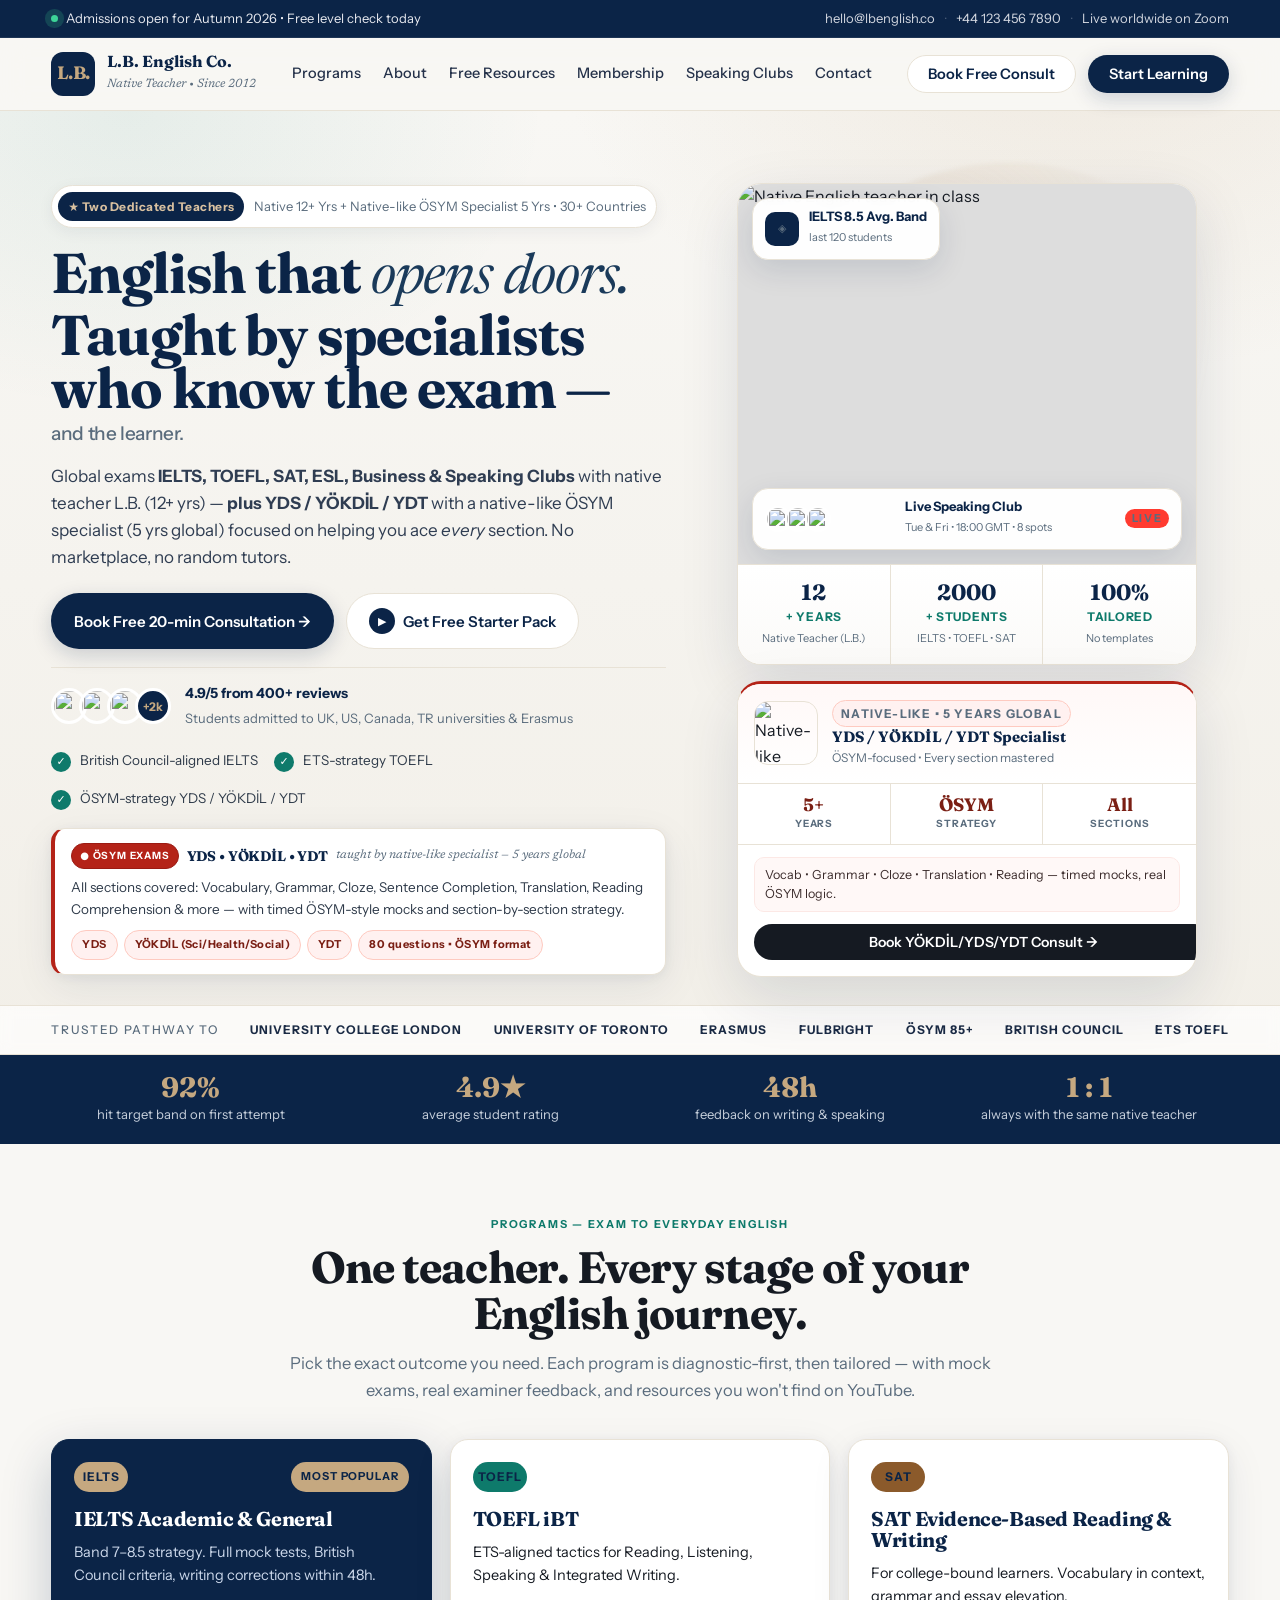
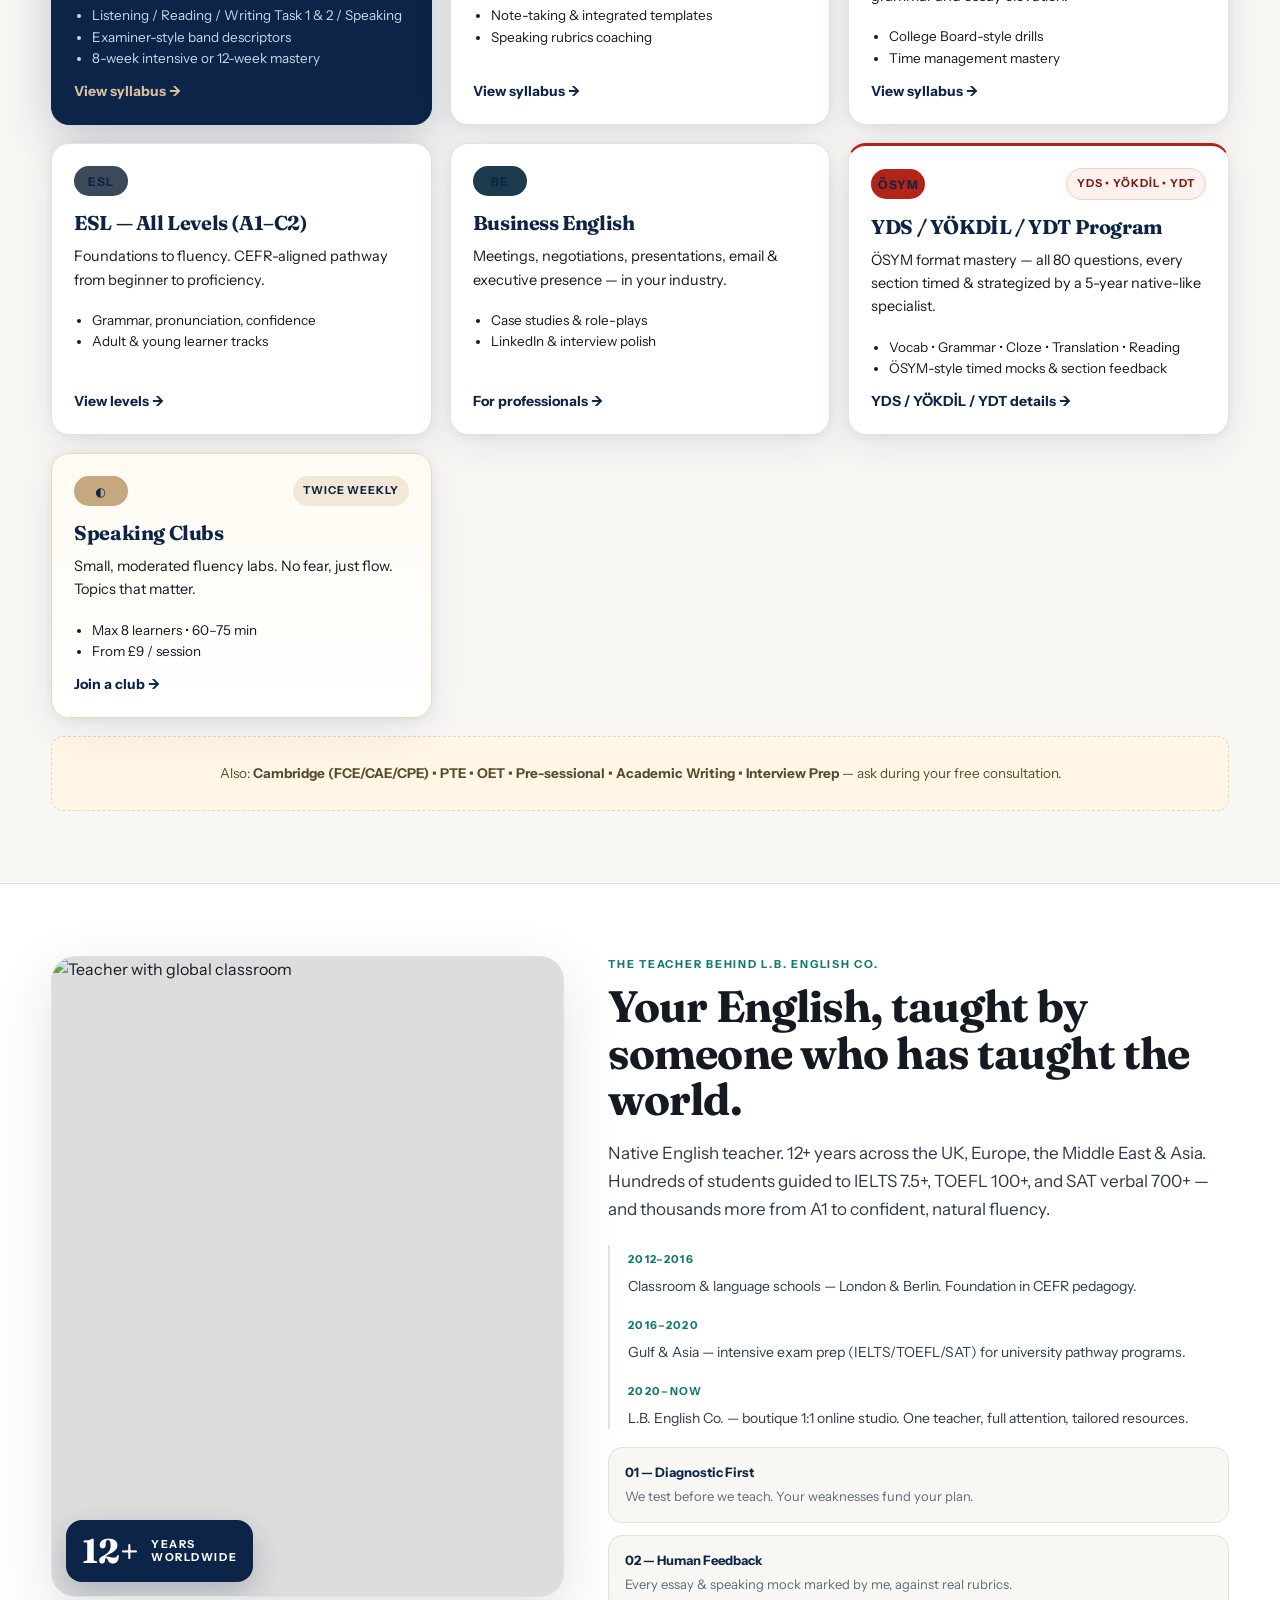
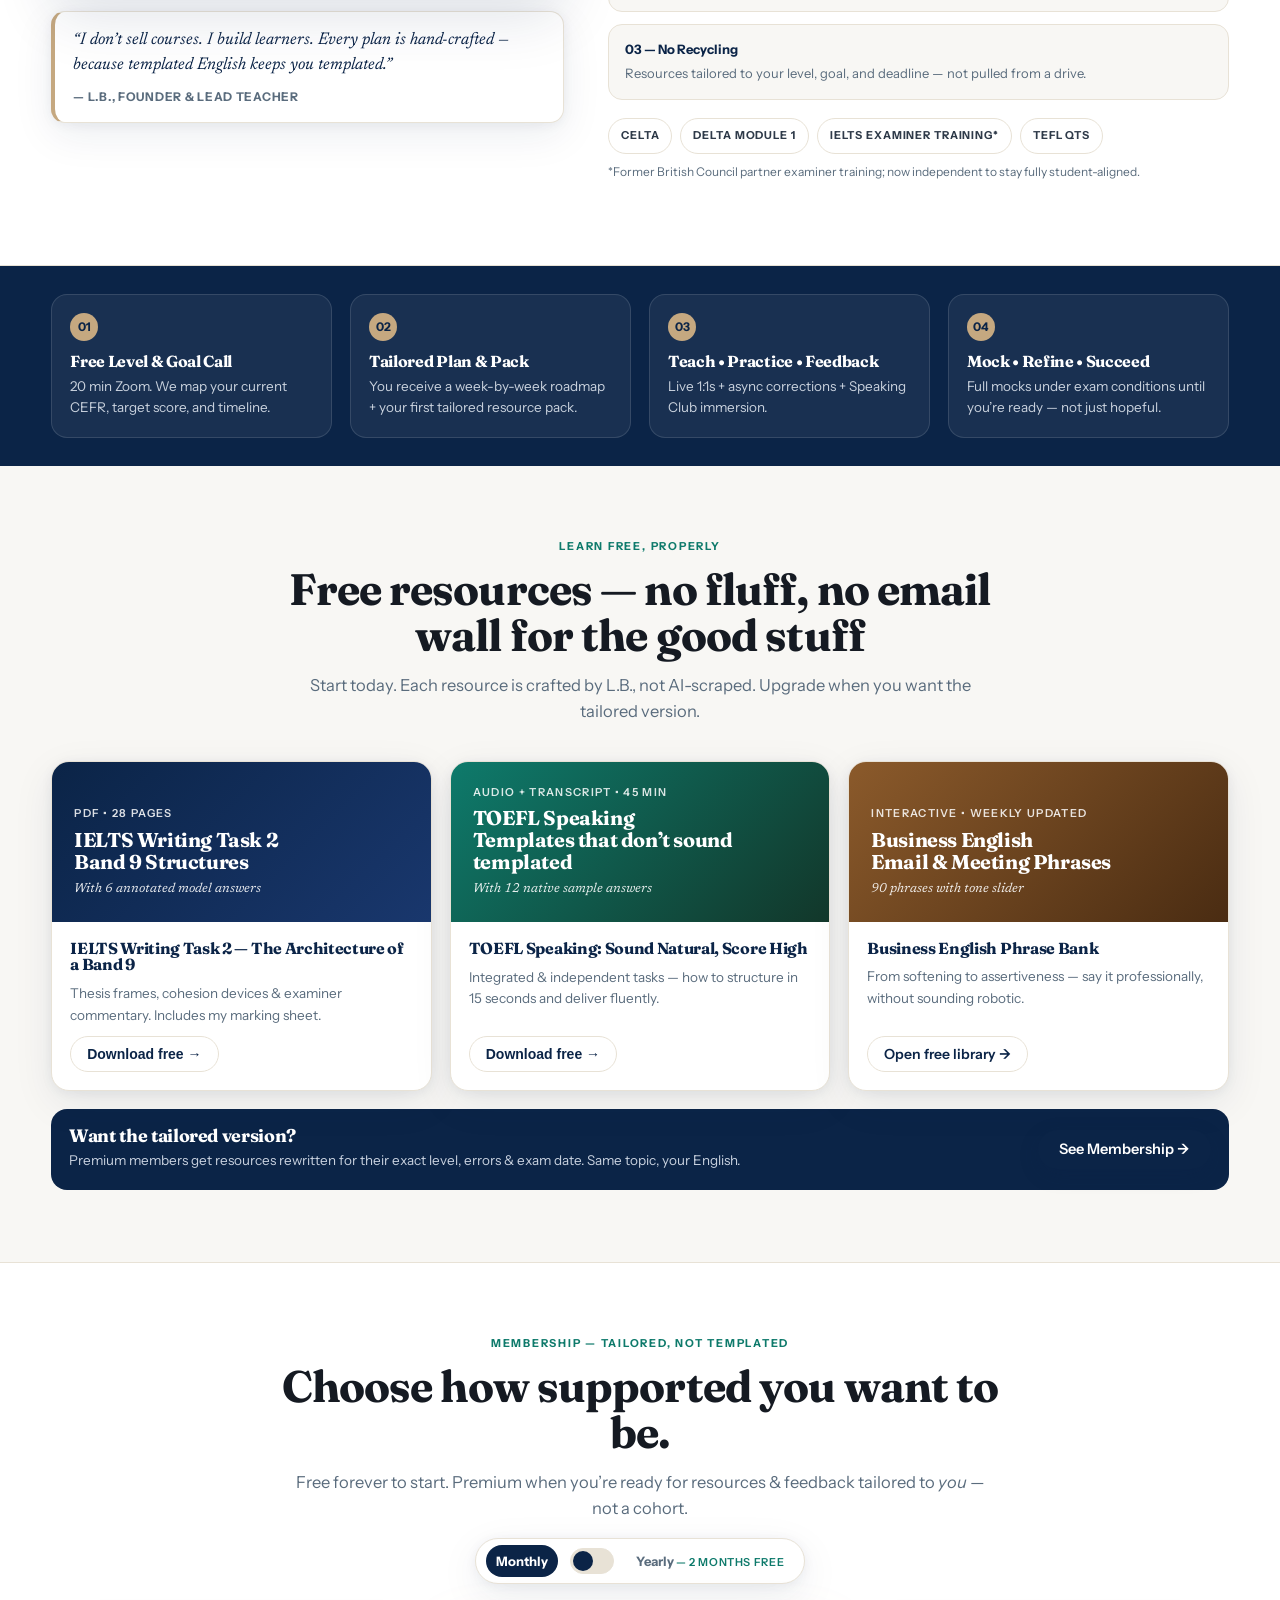
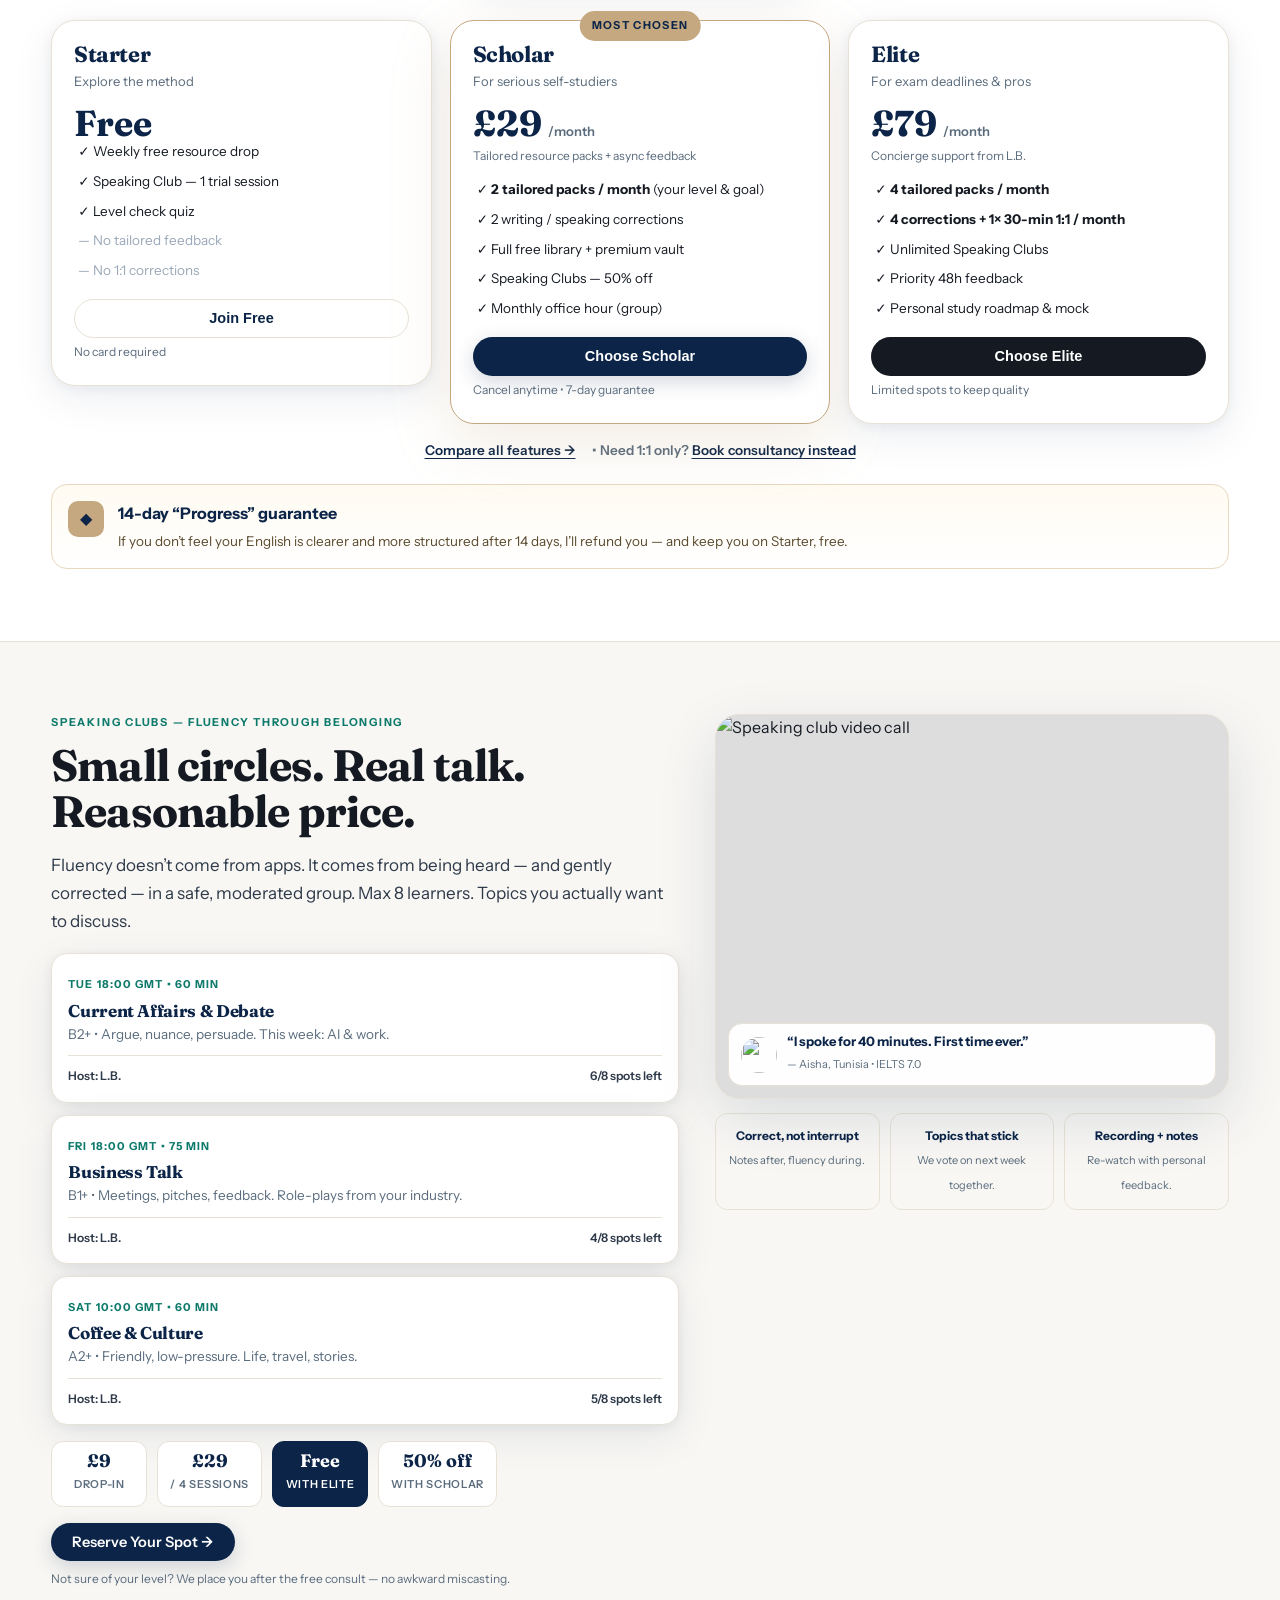
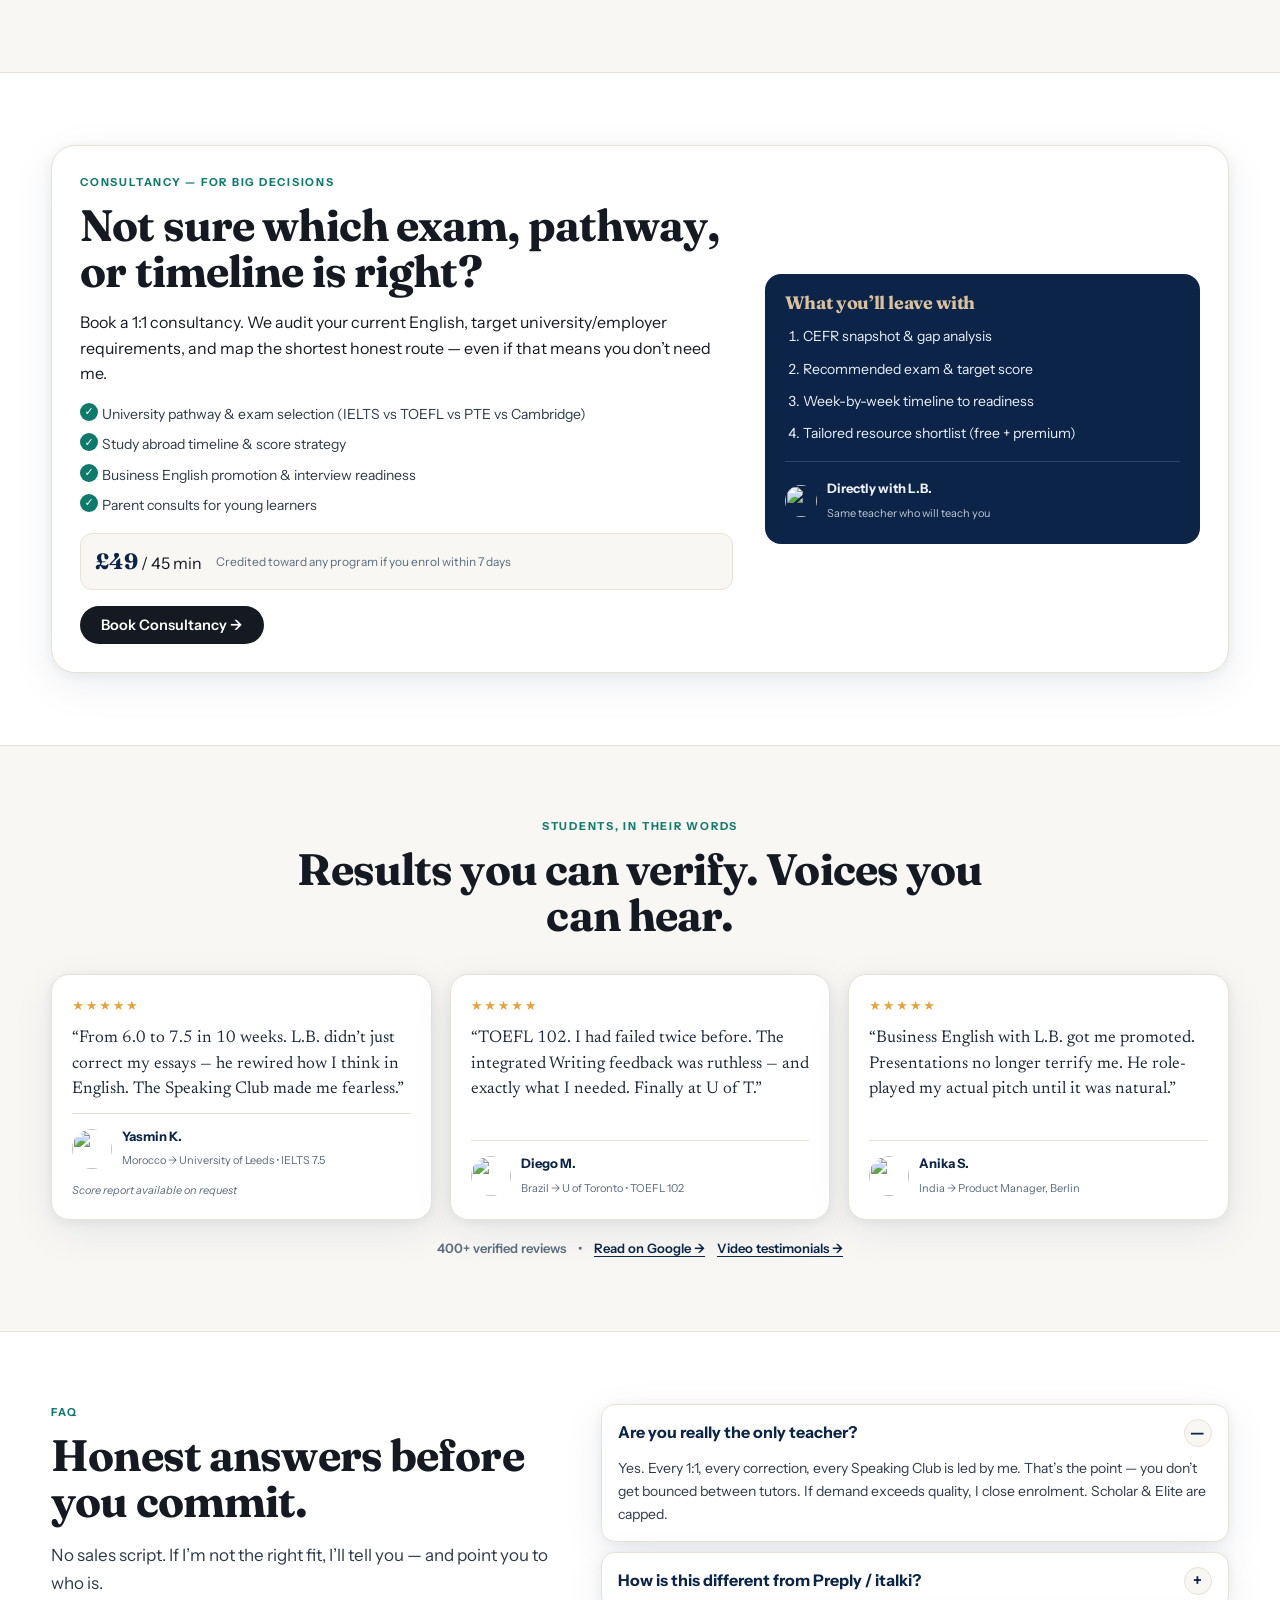
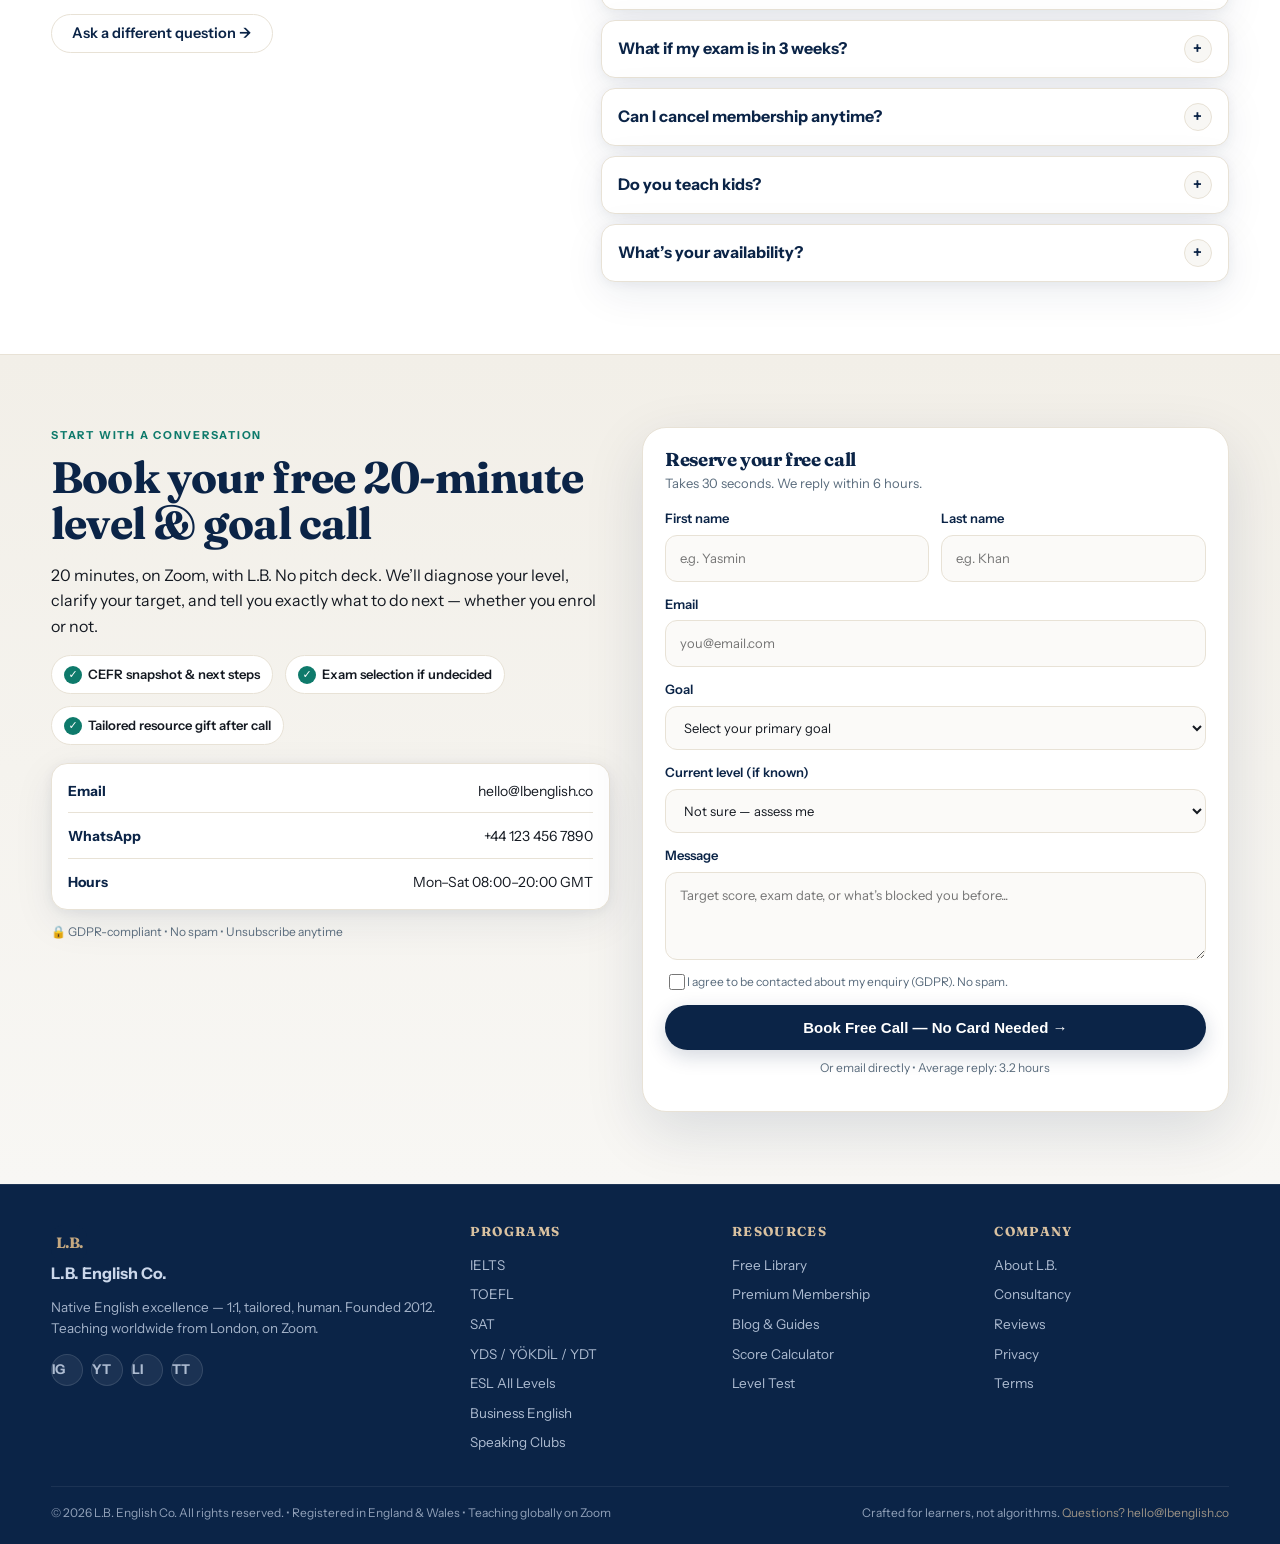
==== commit 073ad862: "feat: add YDT/YDS/YÖKDİL to hero — native-like 5yr global ÖSYM specialist - Hero now highlights two " ====
--- a/index.html
+++ b/index.html
@@ -3,8 +3,8 @@
 <head>
 <meta charset="UTF-8">
 <meta name="viewport" content="width=device-width, initial-scale=1.0">
-<title>L.B. English Co. — Native English Excellence | IELTS • TOEFL • SAT • ESL • Business</title>
-<meta name="description" content="Learn English with a native teacher — 12+ years worldwide experience. IELTS, TOEFL, SAT, ESL, Business English & Speaking Clubs. Free resources, premium memberships & 1:1 consultancy.">
+<title>L.B. English Co. — Native English Excellence | IELTS • TOEFL • SAT • YDS • YÖKDİL • YDT • ESL • Business</title>
+<meta name="description" content="Learn English with two dedicated teachers — native 12+ years (IELTS, TOEFL, SAT, ESL, Business) + native-like 5 years global YDS / YÖKDİL / YDT specialist. Free resources, premium memberships & 1:1 consultancy.">
 <link rel="preconnect" href="https://fonts.googleapis.com">
 <link rel="preconnect" href="https://fonts.gstatic.com" crossorigin>
 <link href="https://fonts.googleapis.com/css2?family=Fraunces:opsz,ital,soft,wght@9..144,0,50,700;9..144,1,50,700&family=Instrument+Sans:wght@400;500;600;700&family=Newsreader:ital,opsz,wght@0,6..72,400;1,6..72,400&display=swap" rel="stylesheet">
@@ -67,11 +67,11 @@
   <div class="container hero-grid">
     <div class="hero-copy reveal">
       <div class="eyebrow">
-        <span class="eyebrow-badge">★ Native Teacher</span>
-        <span>12+ Years • 30+ Countries • 2,000+ Students Guided</span>
-      </div>
-      <h1>English that <em>opens doors.</em> Taught by a native expert who knows the exam — <span>and the learner.</span></h1>
-      <p class="hero-sub">IELTS, TOEFL, SAT, ESL, Business English & Speaking Clubs — all taught 1:1 by one dedicated native teacher. No marketplace, no random tutors. Just proven methodology, tailored resources, and real human support.</p>
+        <span class="eyebrow-badge">★ Two Dedicated Teachers</span>
+        <span>Native 12+ Yrs + Native-like ÖSYM Specialist 5 Yrs • 30+ Countries</span>
+      </div>
+      <h1>English that <em>opens doors.</em> Taught by specialists who know the exam — <span>and the learner.</span></h1>
+      <p class="hero-sub">Global exams <strong>IELTS, TOEFL, SAT, ESL, Business & Speaking Clubs</strong> with native teacher L.B. (12+ yrs) — <strong>plus YDS / YÖKDİL / YDT</strong> with a native-like ÖSYM specialist (5 yrs global) focused on helping you ace <em>every</em> section. No marketplace, no random tutors.</p>
       
       <div class="hero-ctas">
         <a href="#contact" class="btn btn-primary btn-large">Book Free 20-min Consultation →</a>
@@ -86,13 +86,26 @@
         </div>
         <div class="trust-text">
           <strong>4.9/5 from 400+ reviews</strong>
-          <span>Students admitted to UK, US, Canada & EU universities</span>
+          <span>Students admitted to UK, US, Canada, TR universities & Erasmus</span>
         </div>
       </div>
       <div class="hero-bullets">
         <span><i>✓</i> British Council-aligned IELTS</span>
         <span><i>✓</i> ETS-strategy TOEFL</span>
-        <span><i>✓</i> College Board SAT Verbal</span>
+        <span><i>✓</i> ÖSYM-strategy YDS / YÖKDİL / YDT</span>
+      </div>
+
+      <!-- YDT/YDS/YÖKDİL spotlight inside hero copy -->
+      <div class="hero-osym">
+        <div class="osym-head">
+          <span class="osym-badge">● ÖSYM EXAMS</span>
+          <strong>YDS • YÖKDİL • YDT</strong>
+          <em>taught by native-like specialist — 5 years global</em>
+        </div>
+        <p>All sections covered: Vocabulary, Grammar, Cloze, Sentence Completion, Translation, Reading Comprehension &amp; more — with timed ÖSYM-style mocks and section-by-section strategy.</p>
+        <div class="osym-pills">
+          <span>YDS</span><span>YÖKDİL (Sci/Health/Social)</span><span>YDT</span><span>80 questions • ÖSYM format</span>
+        </div>
       </div>
     </div>
 
@@ -113,10 +126,28 @@
           </div>
         </div>
         <div class="visual-stats">
-          <div class="v-stat"><strong data-count="12">12</strong><em>+ years</em><span>Worldwide teaching</span></div>
+          <div class="v-stat"><strong data-count="12">12</strong><em>+ years</em><span>Native Teacher (L.B.)</span></div>
           <div class="v-stat"><strong data-count="2000">2000</strong><em>+ students</em><span>IELTS • TOEFL • SAT</span></div>
           <div class="v-stat"><strong>100%</strong><em>Tailored</em><span>No templates</span></div>
         </div>
+      </div>
+      <!-- Second teacher mini-card -->
+      <div class="visual-card second-teacher-card">
+        <div class="second-teacher-top">
+          <img src="https://images.unsplash.com/photo-1506794778202-cad84cf45f1d?q=80&w=400&auto=format&fit=crop" alt="Native-like teacher for YDS YÖKDİL YDT">
+          <div>
+            <span class="st-badge">Native-like • 5 Years Global</span>
+            <strong>YDS / YÖKDİL / YDT Specialist</strong>
+            <span>ÖSYM-focused • Every section mastered</span>
+          </div>
+        </div>
+        <div class="second-teacher-body">
+          <div class="st-stat"><strong>5+</strong><span>years</span></div>
+          <div class="st-stat"><strong>ÖSYM</strong><span>strategy</span></div>
+          <div class="st-stat"><strong>All</strong><span>sections</span></div>
+        </div>
+        <p class="st-note">Vocab • Grammar • Cloze • Translation • Reading — timed mocks, real ÖSYM logic.</p>
+        <a href="#contact" class="btn btn-dark btn-small btn-full">Book YÖKDİL/YDS/YDT Consult →</a>
       </div>
       <!-- decorative -->
       <div class="blob"></div>
@@ -131,6 +162,7 @@
       <span>University of Toronto</span>
       <span>Erasmus</span>
       <span>Fulbright</span>
+      <span>ÖSYM 85+</span>
       <span>British Council</span>
       <span>ETS TOEFL</span>
     </div>
@@ -198,6 +230,14 @@
         <p>Meetings, negotiations, presentations, email & executive presence — in your industry.</p>
         <ul><li>Case studies & role-plays</li><li>LinkedIn & interview polish</li></ul>
         <a href="#contact" class="svc-link">For professionals →</a>
+      </article>
+
+      <article class="svc-card reveal delay-1" style="border-top:3px solid #B42318">
+        <div class="svc-top"><span class="svc-icon" style="background:#B42318">ÖSYM</span><span class="svc-tag" style="background:#FFF1F0; color:#7A1F14; border:1px solid #FECAC0">YDS • YÖKDİL • YDT</span></div>
+        <h3>YDS / YÖKDİL / YDT Program</h3>
+        <p>ÖSYM format mastery — all 80 questions, every section timed & strategized by a 5-year native-like specialist.</p>
+        <ul><li>Vocab • Grammar • Cloze • Translation • Reading</li><li>ÖSYM-style timed mocks & section feedback</li></ul>
+        <a href="#contact" class="svc-link">YDS / YÖKDİL / YDT details →</a>
       </article>
 
       <article class="svc-card accent-card reveal delay-2">
@@ -608,6 +648,9 @@
         <option>IELTS General</option>
         <option>TOEFL iBT</option>
         <option>SAT Verbal</option>
+        <option>YDS — Target score ___</option>
+        <option>YÖKDİL (Science / Health / Social)</option>
+        <option>YDT — University Entrance</option>
         <option>ESL — General fluency</option>
         <option>Business English</option>
         <option>Speaking Clubs only</option>
@@ -648,7 +691,7 @@
     </div>
     <div>
       <h4>Programs</h4>
-      <a href="#services">IELTS</a><a href="#services">TOEFL</a><a href="#services">SAT</a><a href="#services">ESL All Levels</a><a href="#services">Business English</a><a href="#clubs">Speaking Clubs</a>
+      <a href="#services">IELTS</a><a href="#services">TOEFL</a><a href="#services">SAT</a><a href="#services">YDS / YÖKDİL / YDT</a><a href="#services">ESL All Levels</a><a href="#services">Business English</a><a href="#clubs">Speaking Clubs</a>
     </div>
     <div>
       <h4>Resources</h4>
--- a/style.css
+++ b/style.css
@@ -380,3 +380,76 @@
 .reveal.in{opacity:1; transform:none}
 .reveal.delay-1{transition-delay:.1s}
 .reveal.delay-2{transition-delay:.2s}
+
+
+/* --- YDT / YDS / YÖKDİL hero enhancements --- */
+.hero-osym{
+  margin-top:18px;
+  background:white;
+  border:1px solid var(--line);
+  border-left:4px solid #B42318;
+  border-radius:14px;
+  padding:14px 16px;
+  box-shadow:var(--shadow);
+}
+.osym-head{
+  display:flex; align-items:center; gap:8px; flex-wrap:wrap;
+}
+.osym-badge{
+  background:#B42318; color:white; padding:4px 8px; border-radius:999px;
+  font-weight:800; letter-spacing:.08em; font-size:10px;
+  border:1px solid #9B1B13;
+}
+.osym-head strong{
+  font-family:"Fraunces",serif; font-size:14px; color:var(--navy); letter-spacing:-.01em;
+}
+.osym-head em{
+  color:var(--muted); font-family:"Newsreader",serif; font-style:italic; font-size:12px;
+}
+.hero-osym p{
+  font-size:13.5px; color:#2E3A49; margin:8px 0 10px; line-height:1.6;
+}
+.osym-pills{display:flex; gap:6px; flex-wrap:wrap}
+.osym-pills span{
+  background:#FFF1F0; border:1px solid #FECAC0; color:#7A1F14;
+  padding:5px 10px; border-radius:999px; font-size:11px; font-weight:700; letter-spacing:.04em;
+}
+
+/* second teacher card in hero visual */
+.hero-visual{
+  display:flex; flex-direction:column; gap:16px; align-items:center;
+}
+.second-teacher-card{
+  position:relative; z-index:1; background:white; border:1px solid var(--line);
+  border-radius:var(--radius-lg); box-shadow:var(--shadow-lg); overflow:hidden; width:min(460px,100%);
+  border-top:3px solid #B42318;
+}
+.second-teacher-top{
+  display:flex; gap:14px; padding:16px; align-items:center; background:linear-gradient(180deg, #FFF8F7, #FFFFFF);
+  border-bottom:1px solid var(--line);
+}
+.second-teacher-top img{
+  width:64px; height:64px; border-radius:14px; object-fit:cover; border:1px solid var(--line); flex-shrink:0;
+}
+.second-teacher-top div{display:grid; gap:2px}
+.st-badge{
+  font-size:10px; font-weight:800; letter-spacing:.1em; text-transform:uppercase;
+  color:#B42318; background:#FFF1F0; border:1px solid #FECAC0; padding:3px 8px; border-radius:999px; width:fit-content;
+}
+.second-teacher-top strong{font-family:"Fraunces",serif; font-size:15px; color:var(--navy); line-height:1.1}
+.second-teacher-top span{font-size:12px; color:var(--muted)}
+.second-teacher-body{
+  display:grid; grid-template-columns:repeat(3,1fr); gap:0; border-bottom:1px solid var(--line);
+}
+.st-stat{padding:12px 8px; text-align:center; border-right:1px solid var(--line)}
+.st-stat:last-child{border-right:none}
+.st-stat strong{display:block; font-family:"Fraunces",serif; font-size:18px; color:#7A1F14; line-height:1}
+.st-stat span{display:block; font-size:10px; letter-spacing:.08em; text-transform:uppercase; font-weight:700; color:var(--muted); margin-top:2px}
+.st-note{margin:12px 16px 12px; font-size:12.5px; color:#3A2A2A; background:#FFF8F7; border:1px solid #FCE8E5; padding:8px 10px; border-radius:10px; line-height:1.5}
+.second-teacher-card .btn{margin:0 16px 16px}
+
+/* ensure hero-grid still aligns */
+@media(max-width:900px){
+  .hero-visual{order:-1}
+}
+
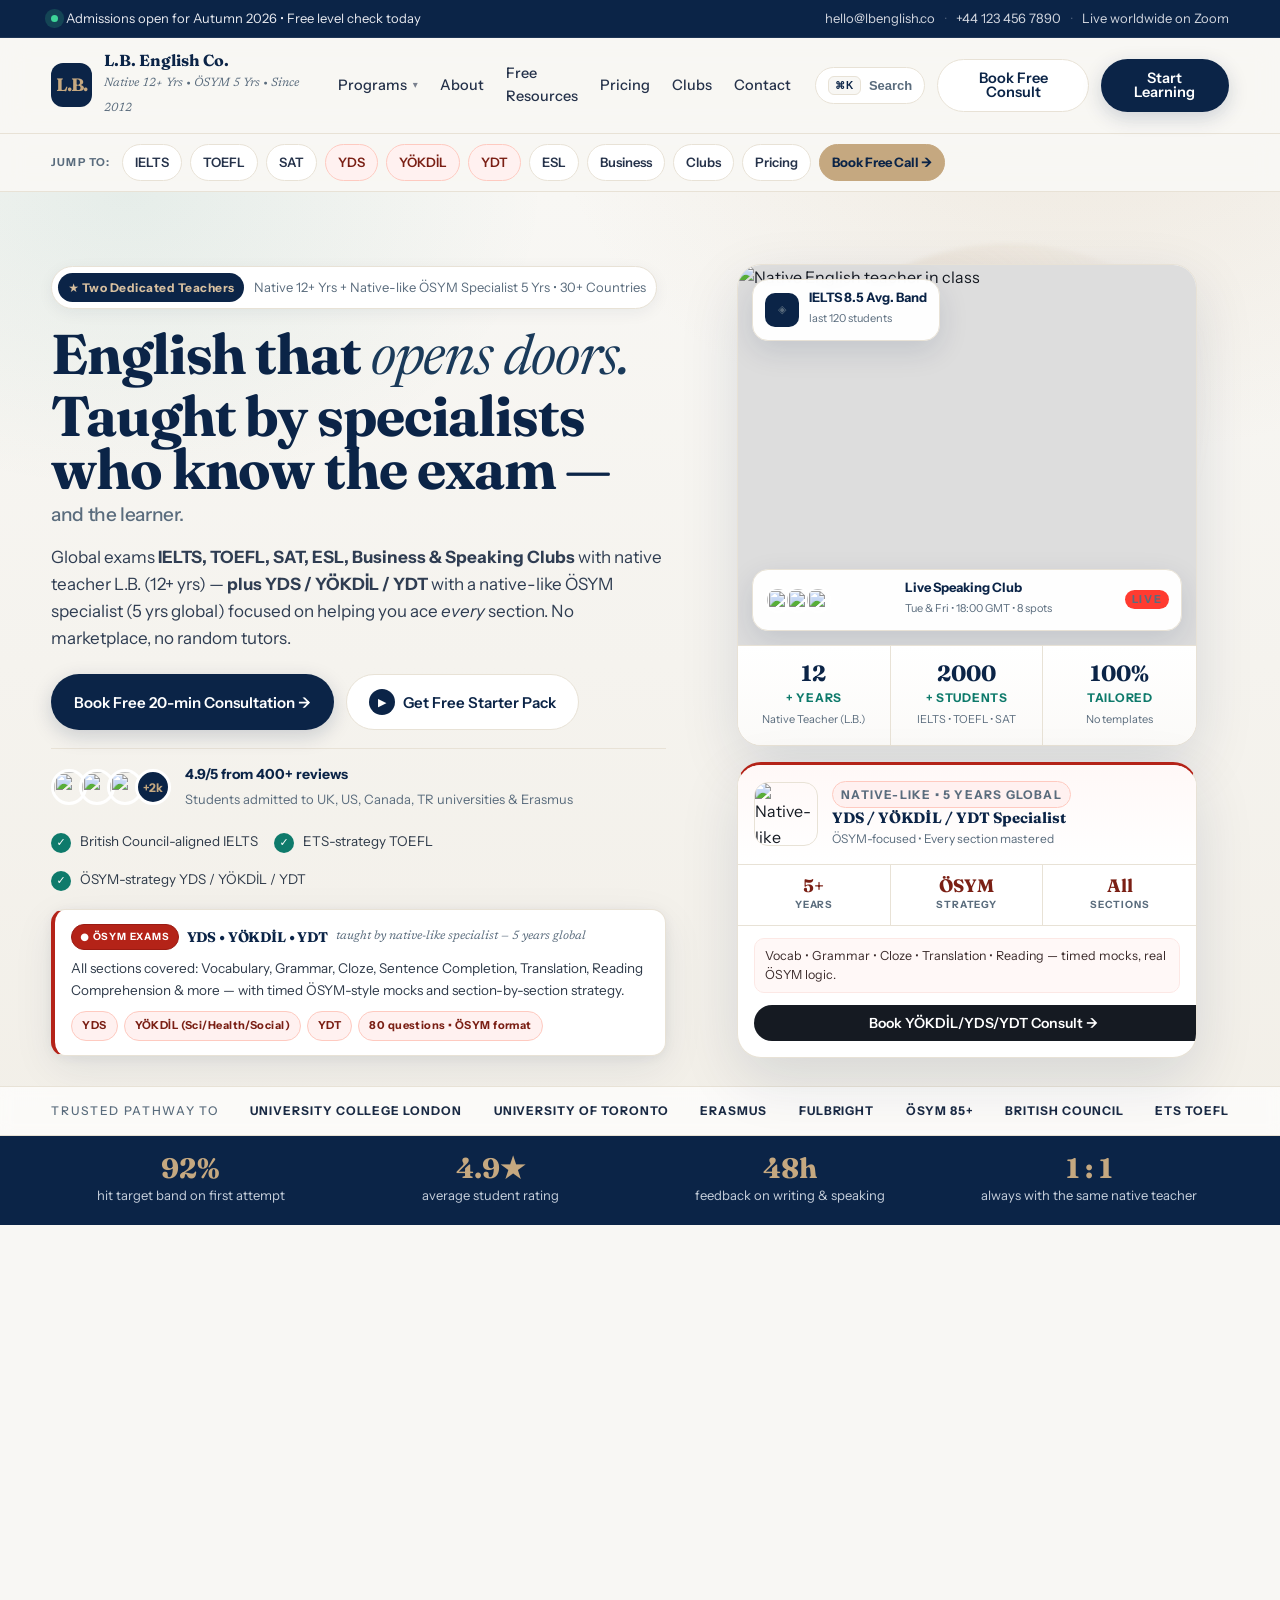
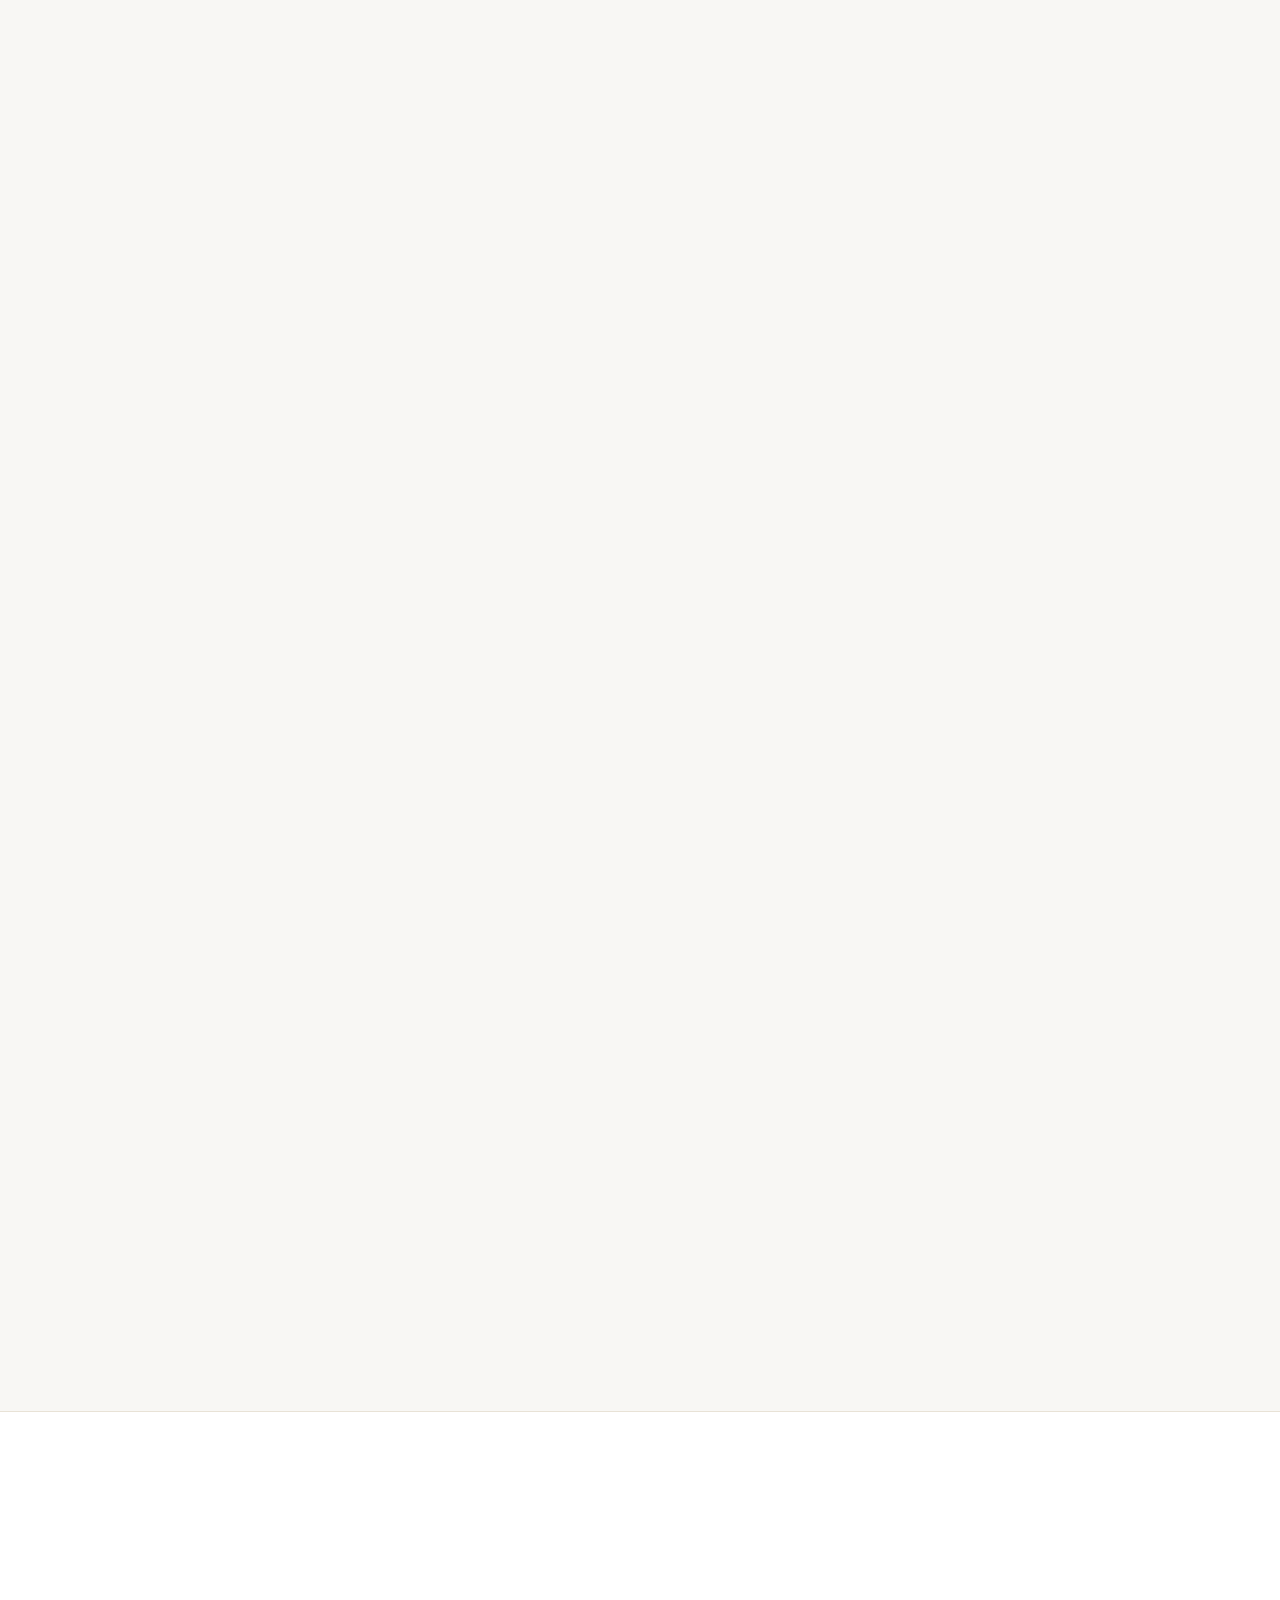
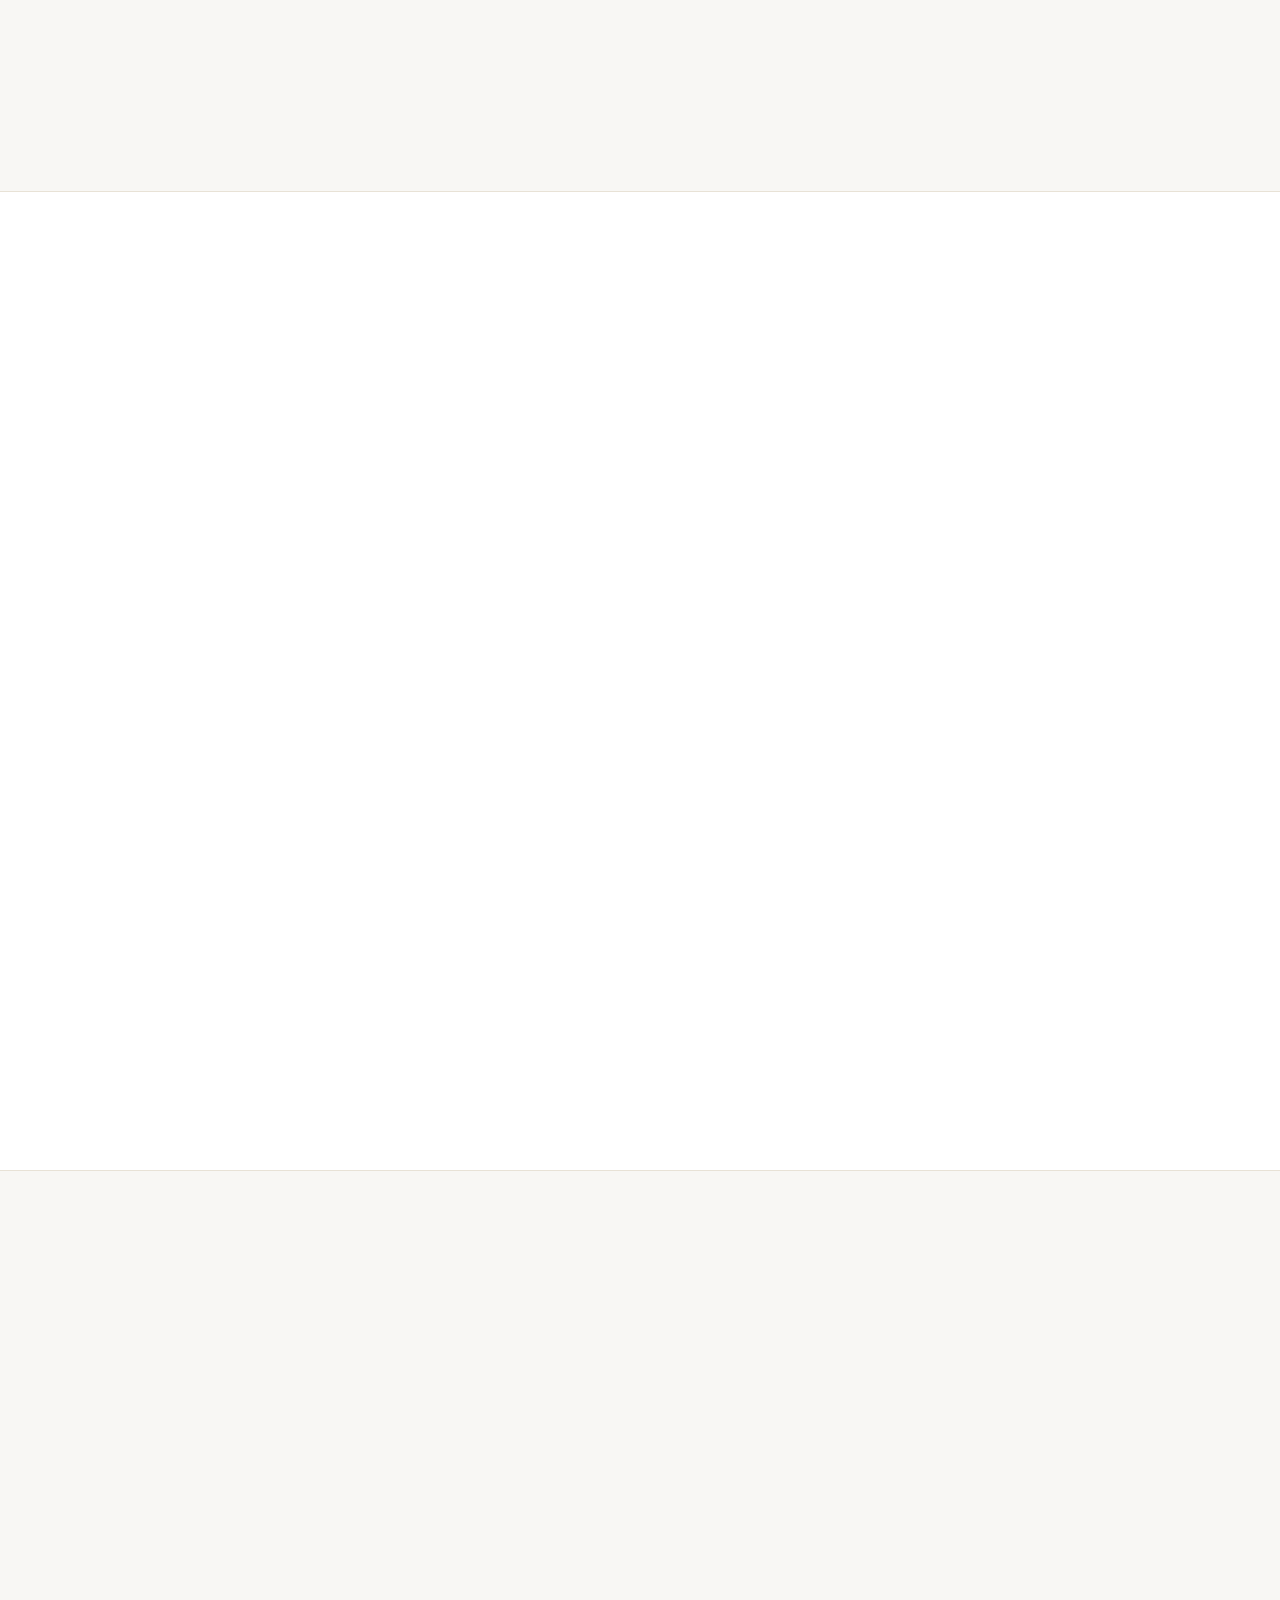
==== commit 2cc2928d: "perf/nav: rival-beating navigation + full optimization - Nav: mega-menu split Global (L.B. 12+yr IEL" ====
--- a/index.html
+++ b/index.html
@@ -3,15 +3,67 @@
 <head>
 <meta charset="UTF-8">
 <meta name="viewport" content="width=device-width, initial-scale=1.0">
+<meta name="color-scheme" content="light">
+<meta name="theme-color" content="#0B2447">
+<meta name="format-detection" content="telephone=no">
 <title>L.B. English Co. — Native English Excellence | IELTS • TOEFL • SAT • YDS • YÖKDİL • YDT • ESL • Business</title>
 <meta name="description" content="Learn English with two dedicated teachers — native 12+ years (IELTS, TOEFL, SAT, ESL, Business) + native-like 5 years global YDS / YÖKDİL / YDT specialist. Free resources, premium memberships & 1:1 consultancy.">
+<meta name="keywords" content="IELTS, TOEFL, SAT, YDS, YOKDIL, YOK-DIL, YDT, ESL, Business English, Speaking Clubs, English course, native teacher">
+<meta name="author" content="L.B. English Co.">
+<link rel="canonical" href="https://mikegit-lb.github.io/good.1/">
+<meta name="robots" content="index, follow, max-image-preview:large">
+<!-- Open Graph -->
+<meta property="og:type" content="website">
+<meta property="og:url" content="https://mikegit-lb.github.io/good.1/">
+<meta property="og:title" content="L.B. English Co. — English that opens doors. IELTS • TOEFL • SAT • YDS • YÖKDİL • YDT">
+<meta property="og:description" content="Two dedicated teachers: native 12+ yrs for global exams + native-like 5 yrs ÖSYM specialist for YDS/YÖKDİL/YDT. Tailored plans, real mocks, 4.9/5 reviews.">
+<meta property="og:image" content="https://images.unsplash.com/photo-1524178232363-1fb2b075b655?q=80&w=1200&auto=format&fit=crop">
+<meta property="og:site_name" content="L.B. English Co.">
+<meta property="og:locale" content="en_GB">
+<meta property="og:locale:alternate" content="tr_TR">
+<!-- Twitter -->
+<meta name="twitter:card" content="summary_large_image">
+<meta name="twitter:title" content="L.B. English Co. — Native Teacher • 12+ Years • YDS/YÖKDİL/YDT Specialist">
+<meta name="twitter:description" content="Global + ÖSYM exams, same tailored method. Free consult, premium memberships, speaking clubs.">
+<meta name="twitter:image" content="https://images.unsplash.com/photo-1524178232363-1fb2b075b655?q=80&w=1200&auto=format&fit=crop">
 <link rel="preconnect" href="https://fonts.googleapis.com">
 <link rel="preconnect" href="https://fonts.gstatic.com" crossorigin>
+<link rel="preconnect" href="https://images.unsplash.com">
+<link rel="dns-prefetch" href="https://i.pravatar.cc">
 <link href="https://fonts.googleapis.com/css2?family=Fraunces:opsz,ital,soft,wght@9..144,0,50,700;9..144,1,50,700&family=Instrument+Sans:wght@400;500;600;700&family=Newsreader:ital,opsz,wght@0,6..72,400;1,6..72,400&display=swap" rel="stylesheet">
+<link rel="preload" href="style.css" as="style">
 <link rel="stylesheet" href="style.css">
 <link rel="icon" href="data:image/svg+xml,<svg xmlns='http://www.w3.org/2000/svg' viewBox='0 0 100 100'><rect width='100' height='100' rx='20' fill='%230B2447'/><text x='50%' y='58%' dominant-baseline='middle' text-anchor='middle' font-size='52' font-family='serif' fill='%23C5A880' font-weight='700'>L.B</text></svg>">
+<link rel="preload" as="image" href="https://images.unsplash.com/photo-1524178232363-1fb2b075b655?q=80&w=800&auto=format&fit=crop" imagesrcset="https://images.unsplash.com/photo-1524178232363-1fb2b075b655?q=80&w=800&auto=format&fit=crop 800w" fetchpriority="high">
+<script type="application/ld+json">
+{
+  "@context": "https://schema.org",
+  "@type": "EducationalOrganization",
+  "name": "L.B. English Co.",
+  "url": "https://mikegit-lb.github.io/good.1/",
+  "logo": "https://mikegit-lb.github.io/good.1/",
+  "description": "Native teacher 12+ years (IELTS, TOEFL, SAT, ESL, Business) + native-like 5 years ÖSYM specialist (YDS/YÖKDİL/YDT). Tailored resources, speaking clubs, consultancy.",
+  "foundingDate": "2012",
+  "address": {"@type":"PostalAddress","addressCountry":"GB"},
+  "contactPoint": {"@type":"ContactPoint","email":"hello@lbenglish.co","telephone":"+44-123-456-7890","contactType":"customer service","availableLanguage":["en","tr"]},
+  "sameAs": []
+}
+</script>
+<script type="application/ld+json">
+{
+  "@context":"https://schema.org",
+  "@type":"FAQPage",
+  "mainEntity":[
+    {"@type":"Question","name":"Are you really the only teachers?","acceptedAnswer":{"@type":"Answer","text":"Yes — L.B. (native 12+ yrs) leads all global exams and Speaking Clubs; a dedicated native-like specialist (5 yrs ÖSYM) leads YDS/YÖKDİL/YDT. No marketplace, capped enrolment."}},
+    {"@type":"Question","name":"How is this different from Preply/italki?","acceptedAnswer":{"@type":"Answer","text":"Marketplaces optimize for volume. We optimize for outcome: diagnostic, tailored roadmap, ÖSYM-strategy mocks and resources written for your errors."}},
+    {"@type":"Question","name":"Can I cancel membership anytime?","acceptedAnswer":{"@type":"Answer","text":"Yes, one click, no lock-in. Keep all downloads. Annual pro-rata refund within 30 days."}}
+  ]
+}
+</script>
 </head>
 <body>
+<a href="#main" class="skip-link">Skip to content</a>
+<div class="scroll-progress" aria-hidden="true"><span id="progressBar"></span></div>
 <!-- Top Bar -->
 <div class="topbar">
   <div class="container topbar-inner">
@@ -26,44 +78,110 @@
   </div>
 </div>
 
-<!-- Navigation -->
-<header class="nav-wrap" id="nav">
+<!-- Navigation — Rival-beating mega-menu + command palette -->
+<header class="nav-wrap" id="nav" role="banner">
   <div class="container nav">
     <a href="#" class="logo" aria-label="L.B. English Co. home">
       <span class="logo-mark">L.B.</span>
       <span class="logo-text">
         <strong>L.B. English Co.</strong>
-        <em>Native Teacher • Since 2012</em>
+        <em>Native 12+ Yrs • ÖSYM 5 Yrs • Since 2012</em>
       </span>
     </a>
-    <nav class="nav-links" id="navLinks">
-      <a href="#services">Programs</a>
+    <nav class="nav-links" id="navLinks" aria-label="Primary">
+      <div class="nav-item has-mega" id="programsNav">
+        <a href="#services" aria-haspopup="true" aria-expanded="false" aria-controls="megaMenu">Programs <span class="caret">▾</span></a>
+        <div class="mega" id="megaMenu" role="menu" aria-label="Programs mega menu">
+          <div class="mega-inner">
+            <div class="mega-col">
+              <div class="mega-kicker navy">Global Track — Native Teacher L.B. • 12+ Years</div>
+              <a class="mega-link" href="#services" role="menuitem"><span class="mi">IELTS</span><strong>IELTS 7–8.5</strong><em>Band strategy • 48h corrections</em></a>
+              <a class="mega-link" href="#services" role="menuitem"><span class="mi" style="background:#0E7A6B">TOEFL</span><strong>TOEFL iBT</strong><em>ETS tactics • integrated writing</em></a>
+              <a class="mega-link" href="#services" role="menuitem"><span class="mi" style="background:#8B5A2B">SAT</span><strong>SAT Verbal</strong><em>College Board • 700+ verbal</em></a>
+              <a class="mega-link" href="#services" role="menuitem"><span class="mi" style="background:#3A4A5A">ESL</span><strong>ESL A1–C2</strong><em>Foundations to proficiency</em></a>
+              <a class="mega-link" href="#services" role="menuitem"><span class="mi" style="background:#1B3A4B">BE</span><strong>Business English</strong><em>Meetings • pitches • interviews</em></a>
+              <a class="mega-link" href="#clubs" role="menuitem"><span class="mi" style="background:#C5A880;color:#0B2447">◐</span><strong>Speaking Clubs</strong><em>Max 8 • 2× weekly • £9</em></a>
+            </div>
+            <div class="mega-col osym">
+              <div class="mega-kicker red">ÖSYM Track — Native-like Specialist • 5 Years Global</div>
+              <a class="mega-link" href="#services" role="menuitem"><span class="mi" style="background:#B42318">YDS</span><strong>YDS</strong><em>All 80 Qs • vocab/grammar/reading</em></a>
+              <a class="mega-link" href="#services" role="menuitem"><span class="mi" style="background:#B42318">YÖK</span><strong>YÖKDİL</strong><em>Sci / Health / Social • ÖSYM mocks</em></a>
+              <a class="mega-link" href="#services" role="menuitem"><span class="mi" style="background:#B42318">YDT</span><strong>YDT</strong><em>University entrance • timed strategy</em></a>
+              <div class="mega-highlight">
+                <strong>All sections, the ÖSYM way.</strong>
+                <span>80 questions • Cloze, translation, completion — not generic English.</span>
+                <a href="#contact" class="btn btn-dark btn-small">Book ÖSYM Consult →</a>
+              </div>
+            </div>
+            <div class="mega-rail">
+              <div class="rail-card">
+                <strong>Not sure which exam?</strong>
+                <p>Take 60-sec level check — we tell you IELTS vs TOEFL vs YDS in one call.</p>
+                <a href="#contact" class="btn btn-primary btn-small btn-full">Get My Roadmap →</a>
+                <span class="micro">Free 20-min • No card • 6h reply</span>
+              </div>
+              <div class="rail-links">
+                <a href="#about">Meet both teachers →</a>
+                <a href="#resources">Free vault (PDF + audio) →</a>
+                <a href="#membership">Compare memberships →</a>
+              </div>
+              <div class="rail-trust">
+                <span>4.9/5 • 2,000+ students • 30+ countries</span>
+              </div>
+            </div>
+          </div>
+        </div>
+      </div>
       <a href="#about">About</a>
       <a href="#resources">Free Resources</a>
-      <a href="#membership">Membership</a>
-      <a href="#clubs">Speaking Clubs</a>
+      <a href="#membership">Pricing</a>
+      <a href="#clubs">Clubs</a>
       <a href="#contact">Contact</a>
     </nav>
     <div class="nav-actions">
+      <button class="search-btn hide-mobile" id="searchBtn" aria-label="Search (Ctrl+K)"><span>⌘K</span> Search</button>
       <a href="#contact" class="btn btn-ghost hide-mobile">Book Free Consult</a>
       <a href="#membership" class="btn btn-primary">Start Learning</a>
-      <button class="hamburger" id="hamburger" aria-label="Menu">
+      <button class="hamburger" id="hamburger" aria-label="Open menu" aria-expanded="false" aria-controls="mobileMenu">
         <span></span><span></span><span></span>
       </button>
     </div>
   </div>
-  <div class="mobile-menu" id="mobileMenu">
-    <a href="#services">Programs</a>
-    <a href="#about">About</a>
+  <div class="mobile-menu" id="mobileMenu" role="dialog" aria-label="Mobile menu" aria-modal="true">
+    <div class="mobile-acc">
+      <details open><summary>Global Track — L.B. Native 12+ yrs</summary>
+        <a href="#services">IELTS 7–8.5</a><a href="#services">TOEFL iBT</a><a href="#services">SAT Verbal</a><a href="#services">ESL A1–C2</a><a href="#services">Business English</a><a href="#clubs">Speaking Clubs</a>
+      </details>
+      <details open><summary>ÖSYM Track — Specialist 5 yrs</summary>
+        <a href="#services">YDS</a><a href="#services">YÖKDİL Sci/Health/Social</a><a href="#services">YDT</a><a href="#contact" class="btn btn-dark btn-small" style="margin-top:8px">Book ÖSYM Consult →</a>
+      </details>
+    </div>
+    <a href="#about">About Both Teachers</a>
     <a href="#resources">Free Resources</a>
-    <a href="#membership">Membership</a>
-    <a href="#clubs">Speaking Clubs</a>
-    <a href="#contact" class="btn btn-primary" style="margin-top:12px">Book Free Consult</a>
+    <a href="#membership">Pricing</a>
+    <a href="#contact" class="btn btn-primary" style="margin-top:12px">Book Free 20-min Consult</a>
+    <button class="search-btn" id="searchBtnMobile" style="margin-top:8px; width:100%; justify-content:center"><span>⌘K</span> Search programs &amp; resources</button>
   </div>
 </header>
+<nav class="subnav" id="subnav" aria-label="Quick jump">
+  <div class="container subnav-inner">
+    <span class="subnav-label">Jump to:</span>
+    <a href="#services" data-sec="services">IELTS</a>
+    <a href="#services" data-sec="services">TOEFL</a>
+    <a href="#services" data-sec="services">SAT</a>
+    <a href="#services" data-sec="services" class="osym-pill">YDS</a>
+    <a href="#services" data-sec="services" class="osym-pill">YÖKDİL</a>
+    <a href="#services" data-sec="services" class="osym-pill">YDT</a>
+    <a href="#services" data-sec="services">ESL</a>
+    <a href="#services" data-sec="services">Business</a>
+    <a href="#clubs" data-sec="clubs">Clubs</a>
+    <a href="#membership" data-sec="membership">Pricing</a>
+    <a href="#contact" data-sec="contact" class="subnav-cta">Book Free Call →</a>
+  </div>
+</nav>
 
 <!-- HERO -->
-<section class="hero">
+<main id="main"><section class="hero">
   <div class="container hero-grid">
     <div class="hero-copy reveal">
       <div class="eyebrow">
@@ -112,7 +230,7 @@
     <div class="hero-visual reveal delay-2">
       <div class="visual-card">
         <div class="visual-photo">
-          <img src="https://images.unsplash.com/photo-1524178232363-1fb2b075b655?q=80&w=800&auto=format&fit=crop" alt="Native English teacher in class">
+          <img src="https://images.unsplash.com/photo-1524178232363-1fb2b075b655?q=80&w=800&auto=format&fit=crop" alt="Native English teacher in class" width="800" height="600" fetchpriority="high" decoding="async">
           <div class="floating-badge badge-top">
             <span class="badge-icon">◈</span>
             <div><strong>IELTS 8.5 Avg. Band</strong><span>last 120 students</span></div>
@@ -134,7 +252,7 @@
       <!-- Second teacher mini-card -->
       <div class="visual-card second-teacher-card">
         <div class="second-teacher-top">
-          <img src="https://images.unsplash.com/photo-1506794778202-cad84cf45f1d?q=80&w=400&auto=format&fit=crop" alt="Native-like teacher for YDS YÖKDİL YDT">
+          <img src="https://images.unsplash.com/photo-1506794778202-cad84cf45f1d?q=80&w=400&auto=format&fit=crop" alt="Native-like teacher for YDS YÖKDİL YDT" width="400" height="400" loading="lazy" decoding="async">
           <div>
             <span class="st-badge">Native-like • 5 Years Global</span>
             <strong>YDS / YÖKDİL / YDT Specialist</strong>
@@ -260,7 +378,7 @@
   <div class="container about-grid">
     <div class="about-media reveal">
       <div class="about-img-wrap">
-        <img src="https://images.unsplash.com/photo-1544717305-2782549b5136?q=80&w=700&auto=format&fit=crop" alt="Teacher with global classroom">
+        <img src="https://images.unsplash.com/photo-1544717305-2782549b5136?q=80&w=700&auto=format&fit=crop" alt="Teacher with global classroom" width="700" height="875" loading="lazy" decoding="async">
         <div class="exp-badge">
           <strong>12+</strong>
           <span>YEARS<br>WORLDWIDE</span>
@@ -491,7 +609,7 @@
 
     <div class="clubs-media reveal delay-1">
       <div class="clubs-photo">
-        <img src="https://images.unsplash.com/photo-1522202176988-66273c2fd55f?q=80&w=700&auto=format&fit=crop" alt="Speaking club video call">
+        <img src="https://images.unsplash.com/photo-1522202176988-66273c2fd55f?q=80&w=700&auto=format&fit=crop" alt="Speaking club video call" width="700" height="525" loading="lazy" decoding="async">
         <div class="testi-mini">
           <img src="https://i.pravatar.cc/80?img=26" alt="">
           <div><strong>“I spoke for 40 minutes. First time ever.”</strong><span>— Aisha, Tunisia • IELTS 7.0</span></div>
@@ -675,6 +793,8 @@
   </div>
 </section>
 
+</main>
+
 <!-- FOOTER -->
 <footer class="footer">
   <div class="container footer-grid">
@@ -746,6 +866,28 @@
 
 <div id="toast" class="toast"></div>
 
-<script src="script.js"></script>
+<!-- Command palette (Ctrl+K) — faster than rivals -->
+<dialog id="cmdPalette" class="cmd-palette" aria-label="Command palette">
+  <div class="cmd-card">
+    <div class="cmd-search">
+      <span>⌘</span>
+      <input id="cmdInput" type="text" placeholder="Search IELTS, YDS, pricing, resources… (Esc to close)" autocomplete="off">
+      <kbd>ESC</kbd>
+    </div>
+    <div class="cmd-results" id="cmdResults" role="listbox"></div>
+    <div class="cmd-foot">↑↓ navigate • Enter go • <strong>Ctrl+K</strong> anytime</div>
+  </div>
+</dialog>
+
+<!-- Bottom mobile action bar — thumb-zone, rivals hide this -->
+<div class="bottom-bar" id="bottomBar" aria-label="Quick actions">
+  <a href="https://wa.me/441234567890" target="_blank" rel="noopener" class="btn btn-ghost btn-small">WhatsApp</a>
+  <a href="#contact" class="btn btn-primary btn-small">Book Free Call</a>
+</div>
+
+<div id="liveRegion" class="sr-only" aria-live="polite" aria-atomic="true"></div>
+
+
+<script src="script.js" defer></script>
 </body>
 </html>
--- a/style.css
+++ b/style.css
@@ -375,6 +375,139 @@
 .toast{position:fixed; bottom:20px; left:50%; transform:translateX(-50%) translateY(80px); background:var(--navy); color:white; padding:12px 18px; border-radius:999px; font-size:13.5px; font-weight:600; box-shadow:0 12px 40px rgba(11,36,71,.22); opacity:0; transition:.35s; z-index:60; max-width:90vw; text-align:center}
 .toast.show{transform:translateX(-50%) translateY(0); opacity:1}
 
+
+/* ===== OPTIMIZED NAVIGATION — beats rivals ===== */
+.skip-link{
+  position:absolute; left:-9999px; top:auto; width:1px; height:1px; overflow:hidden;
+  background:var(--navy); color:white; padding:10px 16px; border-radius:8px; z-index:100;
+}
+.skip-link:focus{left:12px; top:12px; width:auto; height:auto}
+.scroll-progress{position:fixed; top:0; left:0; right:0; height:3px; z-index:99; pointer-events:none; background:transparent}
+.scroll-progress span{display:block; height:100%; width:0%; background:linear-gradient(90deg, var(--gold), #E8B86A); transition:width .08s linear}
+.sr-only{position:absolute; width:1px; height:1px; padding:0; margin:-1px; overflow:hidden; clip:rect(0,0,0,0); white-space:nowrap; border:0}
+
+/* Nav mega */
+.nav-item{position:relative}
+.nav-item > a{display:inline-flex; align-items:center; gap:6px}
+.caret{font-size:10px; opacity:.6; transition:.2s}
+.has-mega:hover .caret, .has-mega.open .caret{transform:rotate(180deg)}
+.mega{
+  position:absolute; top:calc(100% + 14px); left:50%; transform:translateX(-50%);
+  width:min(860px, 92vw); background:white; border:1px solid var(--line); border-radius:18px;
+  box-shadow:0 24px 60px rgba(11,36,71,.18); padding:18px; opacity:0; pointer-events:none;
+  transform:translateX(-50%) translateY(8px); transition:.22s ease; z-index:30;
+}
+.has-mega:hover .mega, .has-mega.open .mega, .has-mega:focus-within .mega{opacity:1; pointer-events:auto; transform:translateX(-50%) translateY(0)}
+.mega-inner{display:grid; grid-template-columns:1.4fr 1.15fr .9fr; gap:18px}
+.mega-col{display:grid; gap:8px; align-content:start}
+.mega-kicker{font-size:10px; font-weight:800; letter-spacing:.12em; text-transform:uppercase; padding:6px 10px; border-radius:999px; border:1px solid var(--line); text-align:center}
+.mega-kicker.navy{background:var(--navy); color:var(--gold-2); border-color:var(--navy)}
+.mega-kicker.red{background:#FFF1F0; color:#7A1F14; border-color:#FECAC0}
+.mega-link{
+  display:grid; grid-template-columns:44px 1fr; gap:10px; padding:10px; border-radius:12px;
+  border:1px solid transparent; transition:.18s;
+}
+.mega-link:hover{background:#F8F7F4; border-color:var(--line); transform:translateX(2px)}
+.mega-link .mi{width:44px; height:32px; border-radius:999px; display:grid; place-items:center; font-size:11px; font-weight:800; color:white; background:var(--navy)}
+.mega-link strong{font-size:13px; color:var(--navy); line-height:1.1}
+.mega-link em{font-size:11.5px; color:var(--muted); font-style:normal; display:block; margin-top:2px}
+.mega-highlight{background:linear-gradient(135deg, #FFF1F0, #FFF8F7); border:1px solid #FECAC0; border-radius:12px; padding:12px; margin-top:4px}
+.mega-highlight strong{font-size:13px; color:#7A1F14; display:block}
+.mega-highlight span{font-size:11.5px; color:#5A302A; display:block; margin:4px 0 8px}
+.mega-rail{display:grid; gap:12px; align-content:start; border-left:1px solid var(--line); padding-left:18px}
+.rail-card{background:linear-gradient(180deg, #0B2447, #19376D); color:#EAF0FA; border-radius:14px; padding:16px; display:grid; gap:8px}
+.rail-card strong{color:white; font-family:"Fraunces",serif; font-size:15px}
+.rail-card p{font-size:12.5px; opacity:.9; margin:0; line-height:1.5}
+.rail-card .micro{font-size:11px; opacity:.7; text-align:center}
+.rail-links{display:grid; gap:6px}
+.rail-links a{font-size:12.5px; font-weight:600; color:var(--navy); padding:8px 10px; background:#F8F7F4; border:1px solid var(--line); border-radius:10px}
+.rail-links a:hover{background:white; border-color:var(--gold)}
+.rail-trust{font-size:11px; color:var(--muted); text-align:center; font-weight:600}
+
+/* Subnav pills — rivals hide these 2 clicks deep */
+.subnav{
+  position:sticky; top:73px; z-index:20; background:rgba(248,247,244,.92); backdrop-filter:blur(12px) saturate(1.2);
+  border-bottom:1px solid var(--line); overflow:auto; scrollbar-width:none;
+}
+.subnav::-webkit-scrollbar{display:none}
+.subnav-inner{display:flex; align-items:center; gap:8px; padding:10px 0; white-space:nowrap; overflow:auto; scrollbar-width:none}
+.subnav-label{font-size:11px; font-weight:800; letter-spacing:.1em; text-transform:uppercase; color:var(--muted); margin-right:4px; flex-shrink:0}
+.subnav-inner a{
+  font-size:13px; font-weight:600; padding:7px 12px; border-radius:999px; border:1px solid var(--line);
+  background:white; color:#25324A; flex-shrink:0; transition:.18s;
+}
+.subnav-inner a:hover{border-color:var(--navy)}
+.subnav-inner a.active{background:var(--navy); color:white; border-color:var(--navy)}
+.subnav-inner a.osym-pill{background:#FFF1F0; border-color:#FECAC0; color:#7A1F14}
+.subnav-inner a.osym-pill.active{background:#B42318; border-color:#B42318; color:white}
+.subnav-cta{background:var(--gold) !important; color:var(--navy) !important; border-color:var(--gold) !important; font-weight:700 !important}
+
+/* Search btn in nav */
+.search-btn{
+  display:inline-flex; align-items:center; gap:8px; padding:8px 12px; border-radius:999px;
+  border:1px solid var(--line); background:white; font-size:13px; font-weight:600; color:var(--muted); cursor:pointer;
+}
+.search-btn span{font-size:10px; font-weight:800; letter-spacing:.06em; background:var(--cream); border:1px solid var(--line); padding:3px 6px; border-radius:6px; color:var(--navy)}
+.search-btn:hover{border-color:var(--navy); color:var(--navy)}
+
+/* Mobile accords */
+.mobile-acc{display:grid; gap:10px}
+.mobile-acc details{background:white; border:1px solid var(--line); border-radius:12px; padding:10px}
+.mobile-acc summary{font-weight:700; color:var(--navy); cursor:pointer; list-style:none}
+.mobile-acc a{padding:10px 12px; background:#F8F7F4; border:1px solid var(--line); border-radius:10px; font-size:13px}
+
+/* Bottom bar */
+.bottom-bar{
+  display:none; position:fixed; bottom:0; left:0; right:0; z-index:35;
+  background:rgba(255,255,255,.96); backdrop-filter:blur(12px); border-top:1px solid var(--line);
+  padding:10px 4vw calc(10px + env(safe-area-inset-bottom)); gap:10px; box-shadow:0 -8px 32px rgba(11,36,71,.08);
+}
+.bottom-bar .btn{flex:1}
+@media(max-width:900px){ .bottom-bar{display:flex} body{padding-bottom:70px} }
+
+/* Command palette */
+.cmd-palette{border:none; padding:0; background:transparent; width:min(640px,92vw); margin:auto; inset:0; position:fixed; height:fit-content}
+.cmd-palette::backdrop{background:rgba(11,36,71,.48); backdrop-filter:blur(8px)}
+.cmd-card{background:white; border-radius:18px; overflow:hidden; border:1px solid var(--line); box-shadow:0 24px 80px rgba(11,36,71,.28)}
+.cmd-search{display:flex; align-items:center; gap:10px; padding:14px 16px; border-bottom:1px solid var(--line); background:#FBFAF8}
+.cmd-search span{width:28px; height:28px; border-radius:8px; background:var(--navy); color:var(--gold); display:grid; place-items:center; font-weight:700; font-size:12px}
+.cmd-search input{flex:1; border:none; background:transparent; font:inherit; font-size:15px; outline:none}
+.cmd-search kbd{font-size:10px; font-weight:700; letter-spacing:.06em; background:white; border:1px solid var(--line); padding:4px 6px; border-radius:6px; color:var(--muted)}
+.cmd-results{max-height:420px; overflow:auto; display:grid; padding:8px}
+.cmd-item{display:flex; align-items:center; gap:12px; padding:12px; border-radius:12px; cursor:pointer; border:1px solid transparent}
+.cmd-item:hover, .cmd-item.active{background:#F8F7F4; border-color:var(--line)}
+.cmd-item .ci{width:36px; height:28px; border-radius:999px; display:grid; place-items:center; font-size:11px; font-weight:800; color:white; background:var(--navy); flex-shrink:0}
+.cmd-item .ci.osym{background:#B42318}
+.cmd-item strong{font-size:13px; color:var(--navy)}
+.cmd-item span{font-size:12px; color:var(--muted)}
+.cmd-foot{padding:10px 16px; background:#F8F7F4; border-top:1px solid var(--line); font-size:11px; color:var(--muted); text-align:center}
+
+/* Performance: content-visibility for below-fold */
+.section{content-visibility:auto; contain-intrinsic-size: 800px}
+.hero{content-visibility:visible; contain-intrinsic-size:auto}
+
+/* Focus visible */
+a:focus-visible, button:focus-visible, input:focus-visible, select:focus-visible, textarea:focus-visible, summary:focus-visible{
+  outline:2px solid var(--gold); outline-offset:2px; border-radius:6px;
+}
+
+/* Reduced motion */
+@media (prefers-reduced-motion: reduce){
+  .reveal{transition:none}
+  .mega{transition:none}
+  *{scroll-behavior:auto !important}
+}
+
+/* Responsive mega hide */
+@media(max-width:1100px){
+  .mega-inner{grid-template-columns:1fr 1fr}
+  .mega-rail{grid-column:1 / -1; border-left:none; border-top:1px solid var(--line); padding-left:0; padding-top:12px; grid-template-columns:1fr 1fr; display:grid}
+}
+@media(max-width:900px){
+  .mega{display:none !important}
+  .subnav{top:60px}
+}
+
 /* Reveal */
 .reveal{opacity:0; transform:translateY(14px); transition:.6s ease}
 .reveal.in{opacity:1; transform:none}
--- a/style.css
+++ b/style.css
@@ -375,6 +375,139 @@
 .toast{position:fixed; bottom:20px; left:50%; transform:translateX(-50%) translateY(80px); background:var(--navy); color:white; padding:12px 18px; border-radius:999px; font-size:13.5px; font-weight:600; box-shadow:0 12px 40px rgba(11,36,71,.22); opacity:0; transition:.35s; z-index:60; max-width:90vw; text-align:center}
 .toast.show{transform:translateX(-50%) translateY(0); opacity:1}
 
+
+/* ===== OPTIMIZED NAVIGATION — beats rivals ===== */
+.skip-link{
+  position:absolute; left:-9999px; top:auto; width:1px; height:1px; overflow:hidden;
+  background:var(--navy); color:white; padding:10px 16px; border-radius:8px; z-index:100;
+}
+.skip-link:focus{left:12px; top:12px; width:auto; height:auto}
+.scroll-progress{position:fixed; top:0; left:0; right:0; height:3px; z-index:99; pointer-events:none; background:transparent}
+.scroll-progress span{display:block; height:100%; width:0%; background:linear-gradient(90deg, var(--gold), #E8B86A); transition:width .08s linear}
+.sr-only{position:absolute; width:1px; height:1px; padding:0; margin:-1px; overflow:hidden; clip:rect(0,0,0,0); white-space:nowrap; border:0}
+
+/* Nav mega */
+.nav-item{position:relative}
+.nav-item > a{display:inline-flex; align-items:center; gap:6px}
+.caret{font-size:10px; opacity:.6; transition:.2s}
+.has-mega:hover .caret, .has-mega.open .caret{transform:rotate(180deg)}
+.mega{
+  position:absolute; top:calc(100% + 14px); left:50%; transform:translateX(-50%);
+  width:min(860px, 92vw); background:white; border:1px solid var(--line); border-radius:18px;
+  box-shadow:0 24px 60px rgba(11,36,71,.18); padding:18px; opacity:0; pointer-events:none;
+  transform:translateX(-50%) translateY(8px); transition:.22s ease; z-index:30;
+}
+.has-mega:hover .mega, .has-mega.open .mega, .has-mega:focus-within .mega{opacity:1; pointer-events:auto; transform:translateX(-50%) translateY(0)}
+.mega-inner{display:grid; grid-template-columns:1.4fr 1.15fr .9fr; gap:18px}
+.mega-col{display:grid; gap:8px; align-content:start}
+.mega-kicker{font-size:10px; font-weight:800; letter-spacing:.12em; text-transform:uppercase; padding:6px 10px; border-radius:999px; border:1px solid var(--line); text-align:center}
+.mega-kicker.navy{background:var(--navy); color:var(--gold-2); border-color:var(--navy)}
+.mega-kicker.red{background:#FFF1F0; color:#7A1F14; border-color:#FECAC0}
+.mega-link{
+  display:grid; grid-template-columns:44px 1fr; gap:10px; padding:10px; border-radius:12px;
+  border:1px solid transparent; transition:.18s;
+}
+.mega-link:hover{background:#F8F7F4; border-color:var(--line); transform:translateX(2px)}
+.mega-link .mi{width:44px; height:32px; border-radius:999px; display:grid; place-items:center; font-size:11px; font-weight:800; color:white; background:var(--navy)}
+.mega-link strong{font-size:13px; color:var(--navy); line-height:1.1}
+.mega-link em{font-size:11.5px; color:var(--muted); font-style:normal; display:block; margin-top:2px}
+.mega-highlight{background:linear-gradient(135deg, #FFF1F0, #FFF8F7); border:1px solid #FECAC0; border-radius:12px; padding:12px; margin-top:4px}
+.mega-highlight strong{font-size:13px; color:#7A1F14; display:block}
+.mega-highlight span{font-size:11.5px; color:#5A302A; display:block; margin:4px 0 8px}
+.mega-rail{display:grid; gap:12px; align-content:start; border-left:1px solid var(--line); padding-left:18px}
+.rail-card{background:linear-gradient(180deg, #0B2447, #19376D); color:#EAF0FA; border-radius:14px; padding:16px; display:grid; gap:8px}
+.rail-card strong{color:white; font-family:"Fraunces",serif; font-size:15px}
+.rail-card p{font-size:12.5px; opacity:.9; margin:0; line-height:1.5}
+.rail-card .micro{font-size:11px; opacity:.7; text-align:center}
+.rail-links{display:grid; gap:6px}
+.rail-links a{font-size:12.5px; font-weight:600; color:var(--navy); padding:8px 10px; background:#F8F7F4; border:1px solid var(--line); border-radius:10px}
+.rail-links a:hover{background:white; border-color:var(--gold)}
+.rail-trust{font-size:11px; color:var(--muted); text-align:center; font-weight:600}
+
+/* Subnav pills — rivals hide these 2 clicks deep */
+.subnav{
+  position:sticky; top:73px; z-index:20; background:rgba(248,247,244,.92); backdrop-filter:blur(12px) saturate(1.2);
+  border-bottom:1px solid var(--line); overflow:auto; scrollbar-width:none;
+}
+.subnav::-webkit-scrollbar{display:none}
+.subnav-inner{display:flex; align-items:center; gap:8px; padding:10px 0; white-space:nowrap; overflow:auto; scrollbar-width:none}
+.subnav-label{font-size:11px; font-weight:800; letter-spacing:.1em; text-transform:uppercase; color:var(--muted); margin-right:4px; flex-shrink:0}
+.subnav-inner a{
+  font-size:13px; font-weight:600; padding:7px 12px; border-radius:999px; border:1px solid var(--line);
+  background:white; color:#25324A; flex-shrink:0; transition:.18s;
+}
+.subnav-inner a:hover{border-color:var(--navy)}
+.subnav-inner a.active{background:var(--navy); color:white; border-color:var(--navy)}
+.subnav-inner a.osym-pill{background:#FFF1F0; border-color:#FECAC0; color:#7A1F14}
+.subnav-inner a.osym-pill.active{background:#B42318; border-color:#B42318; color:white}
+.subnav-cta{background:var(--gold) !important; color:var(--navy) !important; border-color:var(--gold) !important; font-weight:700 !important}
+
+/* Search btn in nav */
+.search-btn{
+  display:inline-flex; align-items:center; gap:8px; padding:8px 12px; border-radius:999px;
+  border:1px solid var(--line); background:white; font-size:13px; font-weight:600; color:var(--muted); cursor:pointer;
+}
+.search-btn span{font-size:10px; font-weight:800; letter-spacing:.06em; background:var(--cream); border:1px solid var(--line); padding:3px 6px; border-radius:6px; color:var(--navy)}
+.search-btn:hover{border-color:var(--navy); color:var(--navy)}
+
+/* Mobile accords */
+.mobile-acc{display:grid; gap:10px}
+.mobile-acc details{background:white; border:1px solid var(--line); border-radius:12px; padding:10px}
+.mobile-acc summary{font-weight:700; color:var(--navy); cursor:pointer; list-style:none}
+.mobile-acc a{padding:10px 12px; background:#F8F7F4; border:1px solid var(--line); border-radius:10px; font-size:13px}
+
+/* Bottom bar */
+.bottom-bar{
+  display:none; position:fixed; bottom:0; left:0; right:0; z-index:35;
+  background:rgba(255,255,255,.96); backdrop-filter:blur(12px); border-top:1px solid var(--line);
+  padding:10px 4vw calc(10px + env(safe-area-inset-bottom)); gap:10px; box-shadow:0 -8px 32px rgba(11,36,71,.08);
+}
+.bottom-bar .btn{flex:1}
+@media(max-width:900px){ .bottom-bar{display:flex} body{padding-bottom:70px} }
+
+/* Command palette */
+.cmd-palette{border:none; padding:0; background:transparent; width:min(640px,92vw); margin:auto; inset:0; position:fixed; height:fit-content}
+.cmd-palette::backdrop{background:rgba(11,36,71,.48); backdrop-filter:blur(8px)}
+.cmd-card{background:white; border-radius:18px; overflow:hidden; border:1px solid var(--line); box-shadow:0 24px 80px rgba(11,36,71,.28)}
+.cmd-search{display:flex; align-items:center; gap:10px; padding:14px 16px; border-bottom:1px solid var(--line); background:#FBFAF8}
+.cmd-search span{width:28px; height:28px; border-radius:8px; background:var(--navy); color:var(--gold); display:grid; place-items:center; font-weight:700; font-size:12px}
+.cmd-search input{flex:1; border:none; background:transparent; font:inherit; font-size:15px; outline:none}
+.cmd-search kbd{font-size:10px; font-weight:700; letter-spacing:.06em; background:white; border:1px solid var(--line); padding:4px 6px; border-radius:6px; color:var(--muted)}
+.cmd-results{max-height:420px; overflow:auto; display:grid; padding:8px}
+.cmd-item{display:flex; align-items:center; gap:12px; padding:12px; border-radius:12px; cursor:pointer; border:1px solid transparent}
+.cmd-item:hover, .cmd-item.active{background:#F8F7F4; border-color:var(--line)}
+.cmd-item .ci{width:36px; height:28px; border-radius:999px; display:grid; place-items:center; font-size:11px; font-weight:800; color:white; background:var(--navy); flex-shrink:0}
+.cmd-item .ci.osym{background:#B42318}
+.cmd-item strong{font-size:13px; color:var(--navy)}
+.cmd-item span{font-size:12px; color:var(--muted)}
+.cmd-foot{padding:10px 16px; background:#F8F7F4; border-top:1px solid var(--line); font-size:11px; color:var(--muted); text-align:center}
+
+/* Performance: content-visibility for below-fold */
+.section{content-visibility:auto; contain-intrinsic-size: 800px}
+.hero{content-visibility:visible; contain-intrinsic-size:auto}
+
+/* Focus visible */
+a:focus-visible, button:focus-visible, input:focus-visible, select:focus-visible, textarea:focus-visible, summary:focus-visible{
+  outline:2px solid var(--gold); outline-offset:2px; border-radius:6px;
+}
+
+/* Reduced motion */
+@media (prefers-reduced-motion: reduce){
+  .reveal{transition:none}
+  .mega{transition:none}
+  *{scroll-behavior:auto !important}
+}
+
+/* Responsive mega hide */
+@media(max-width:1100px){
+  .mega-inner{grid-template-columns:1fr 1fr}
+  .mega-rail{grid-column:1 / -1; border-left:none; border-top:1px solid var(--line); padding-left:0; padding-top:12px; grid-template-columns:1fr 1fr; display:grid}
+}
+@media(max-width:900px){
+  .mega{display:none !important}
+  .subnav{top:60px}
+}
+
 /* Reveal */
 .reveal{opacity:0; transform:translateY(14px); transition:.6s ease}
 .reveal.in{opacity:1; transform:none}
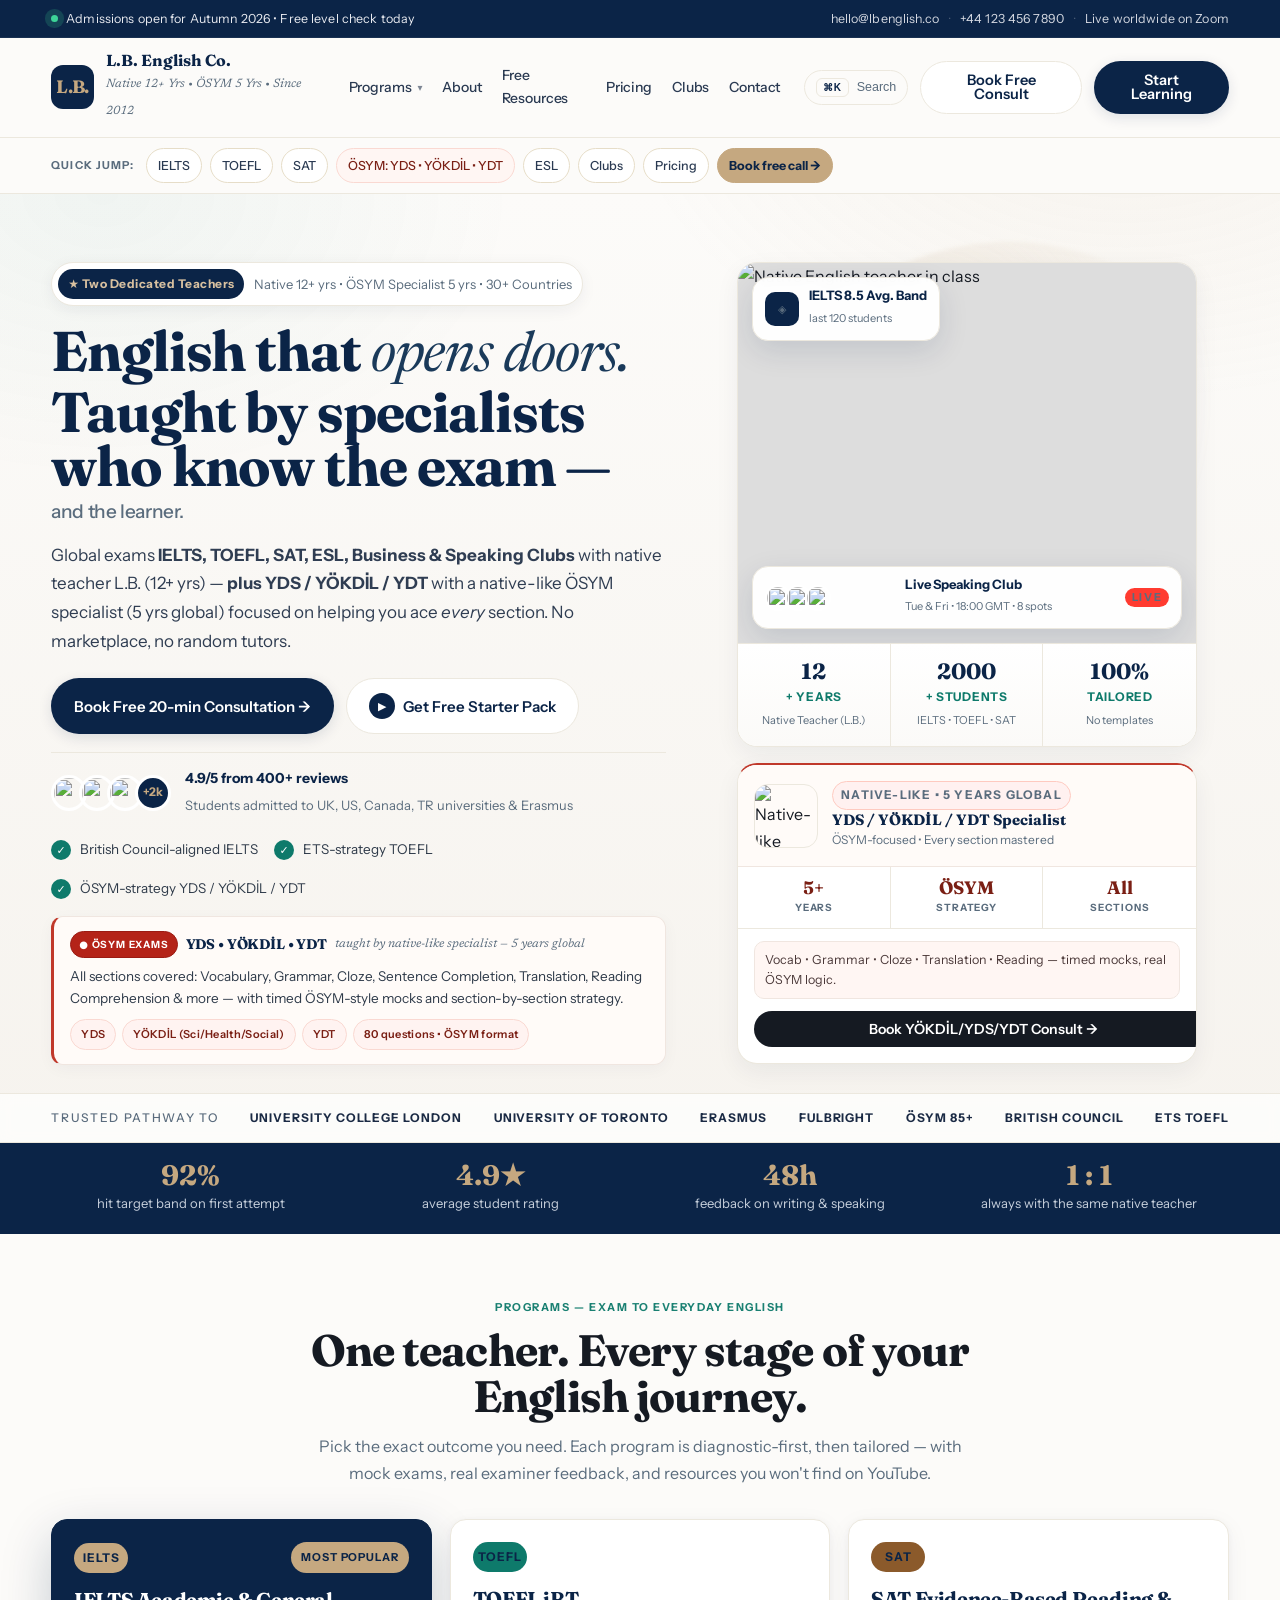
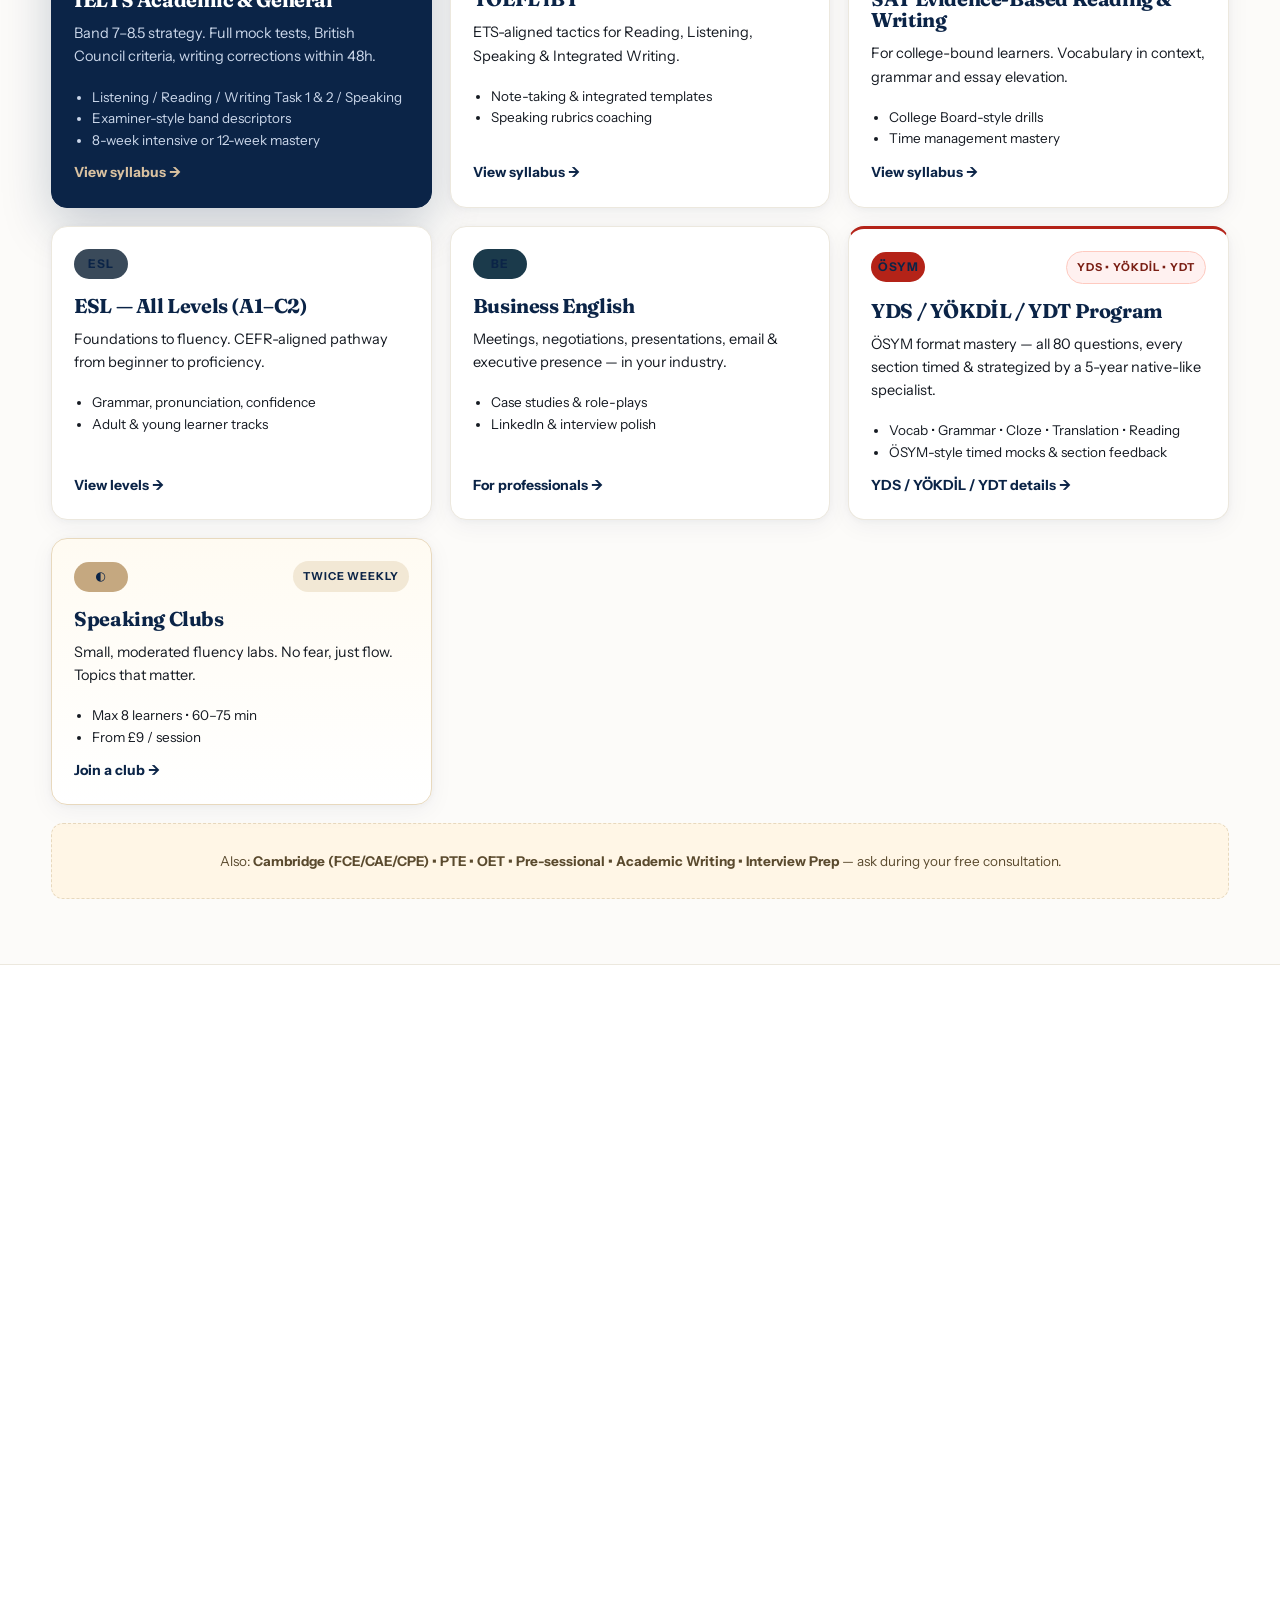
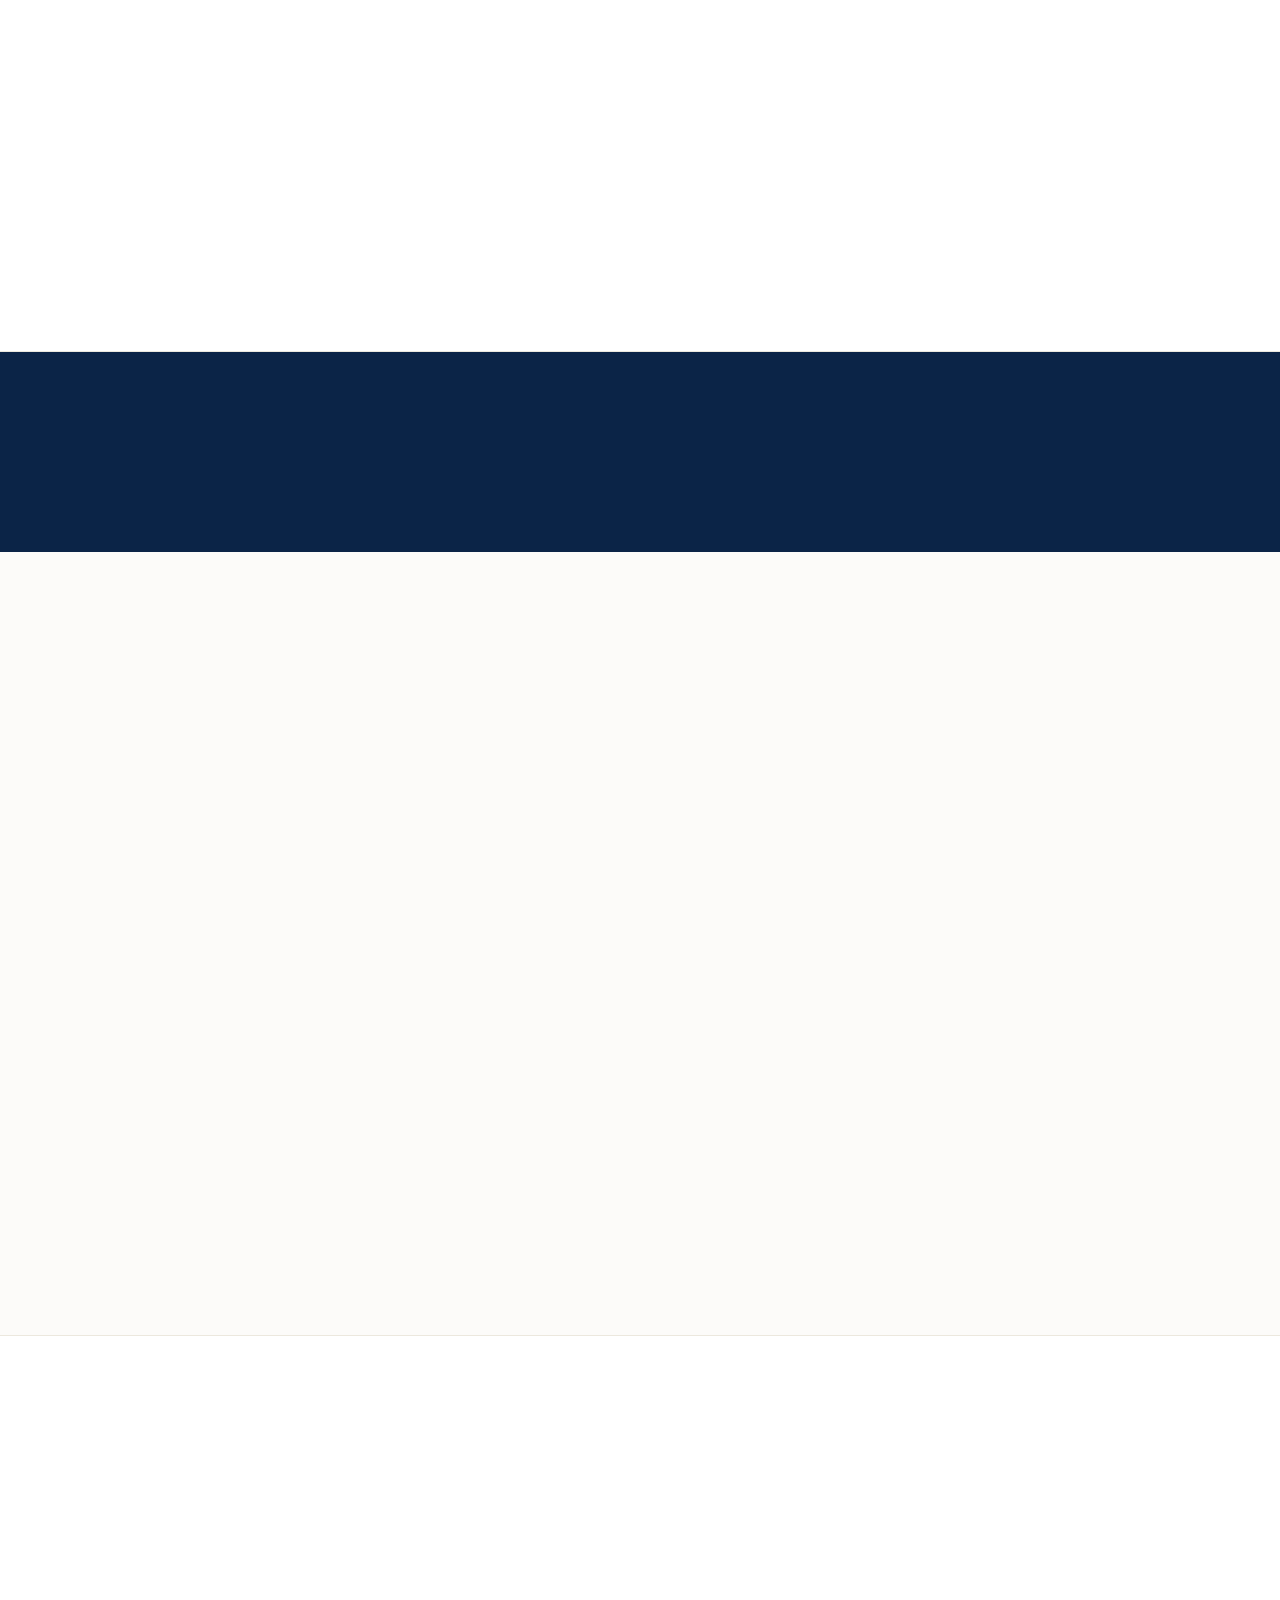
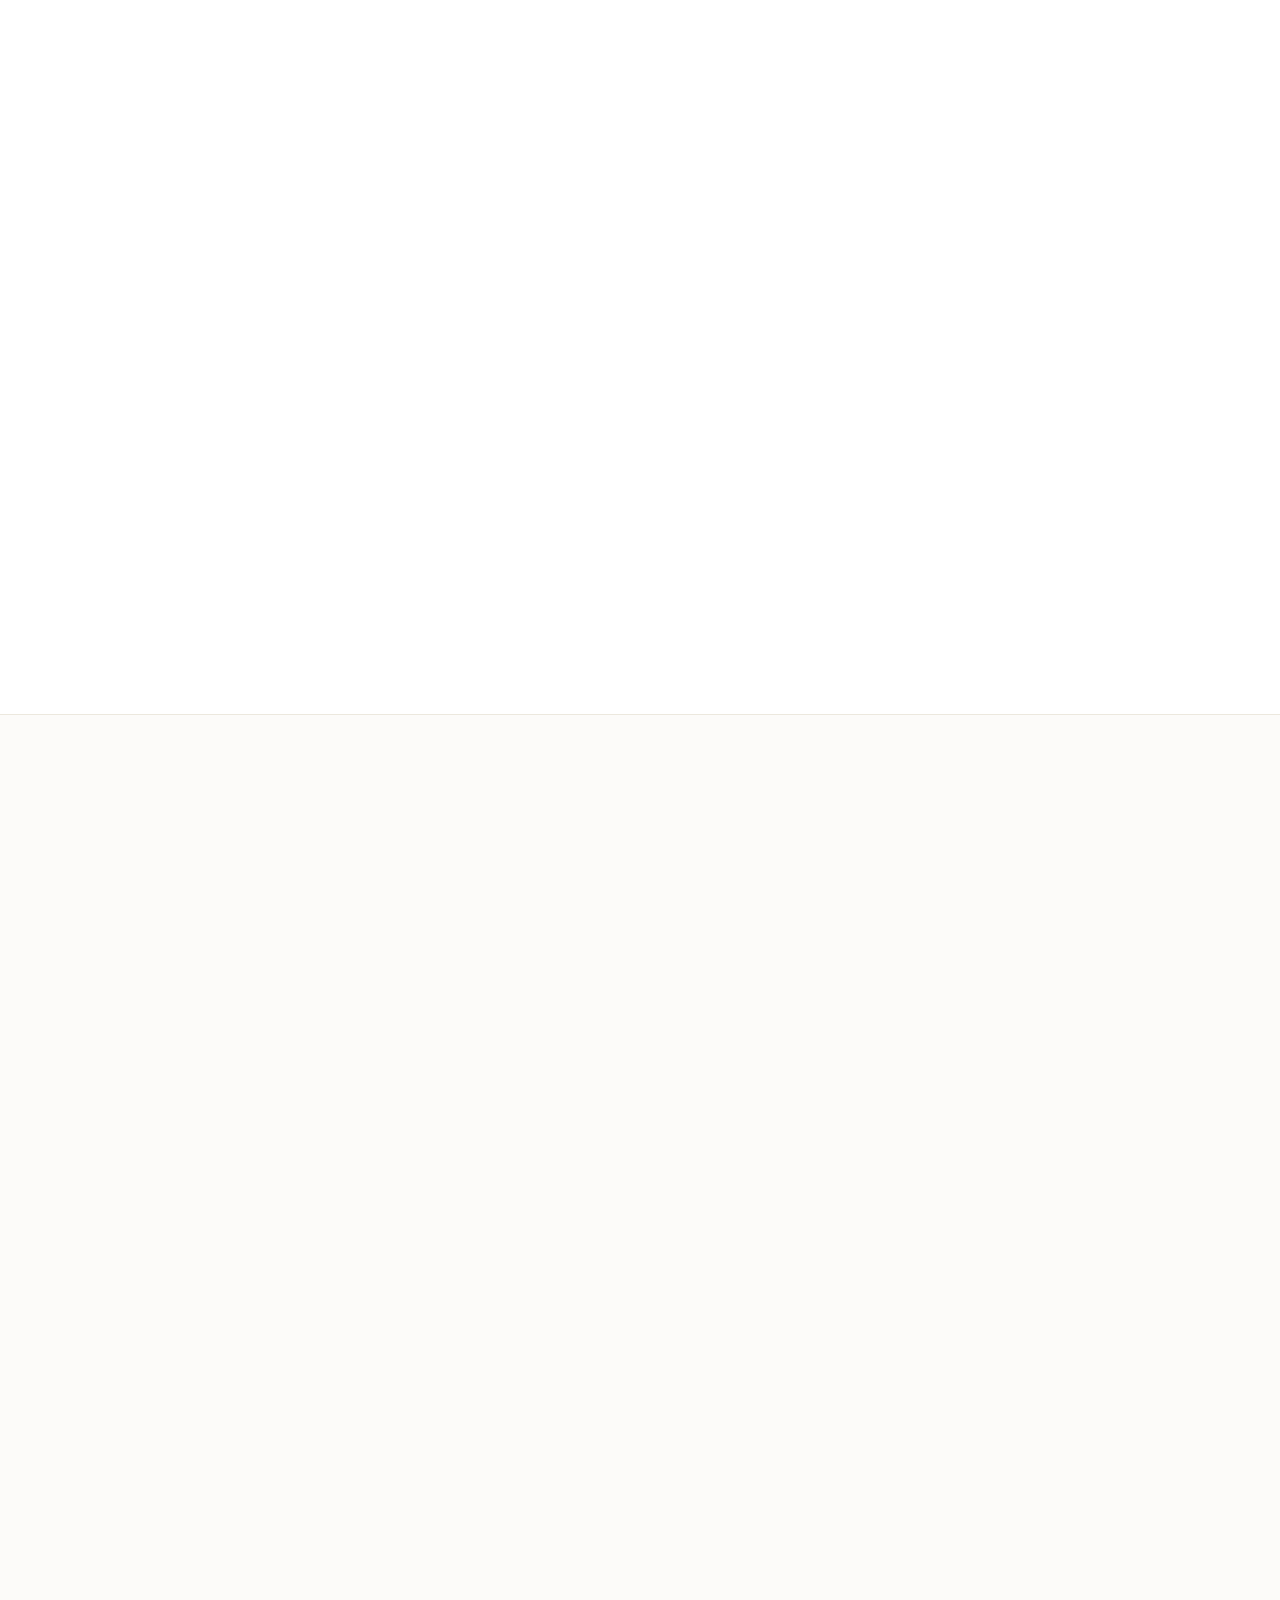
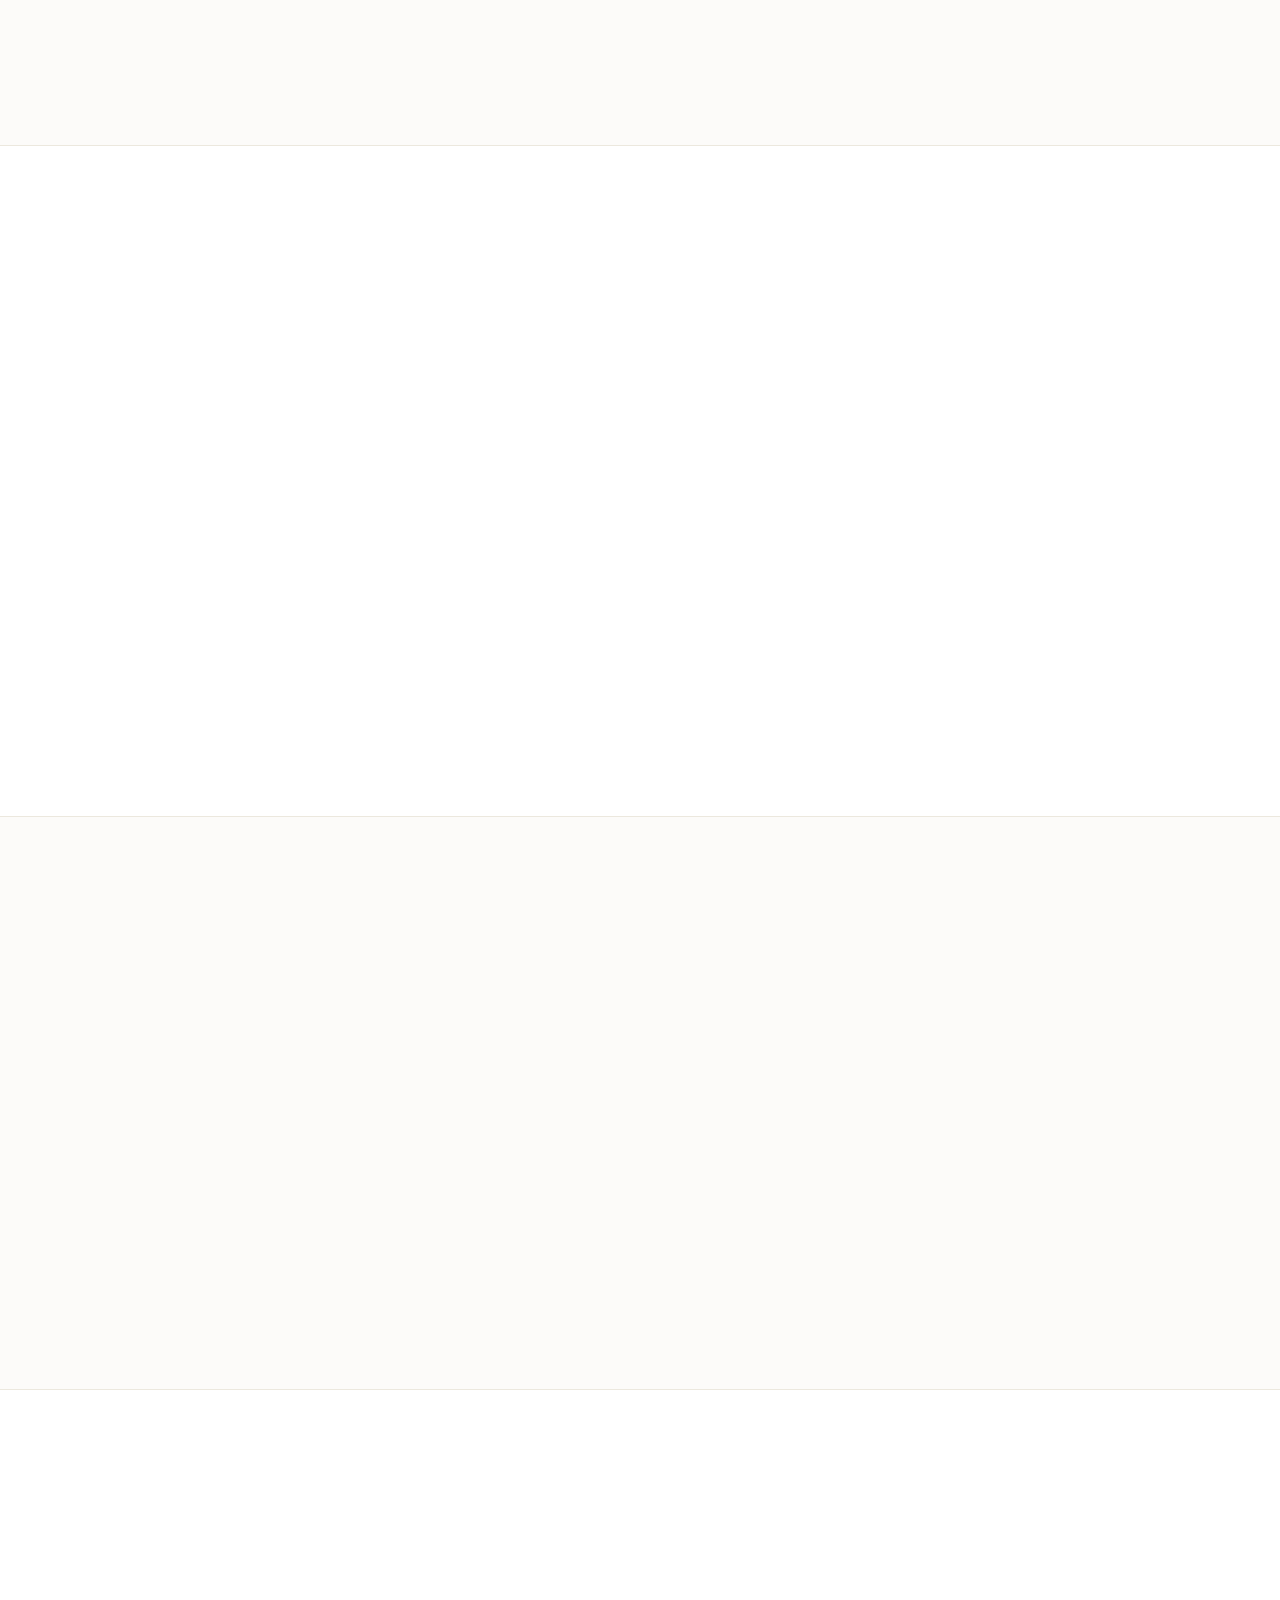
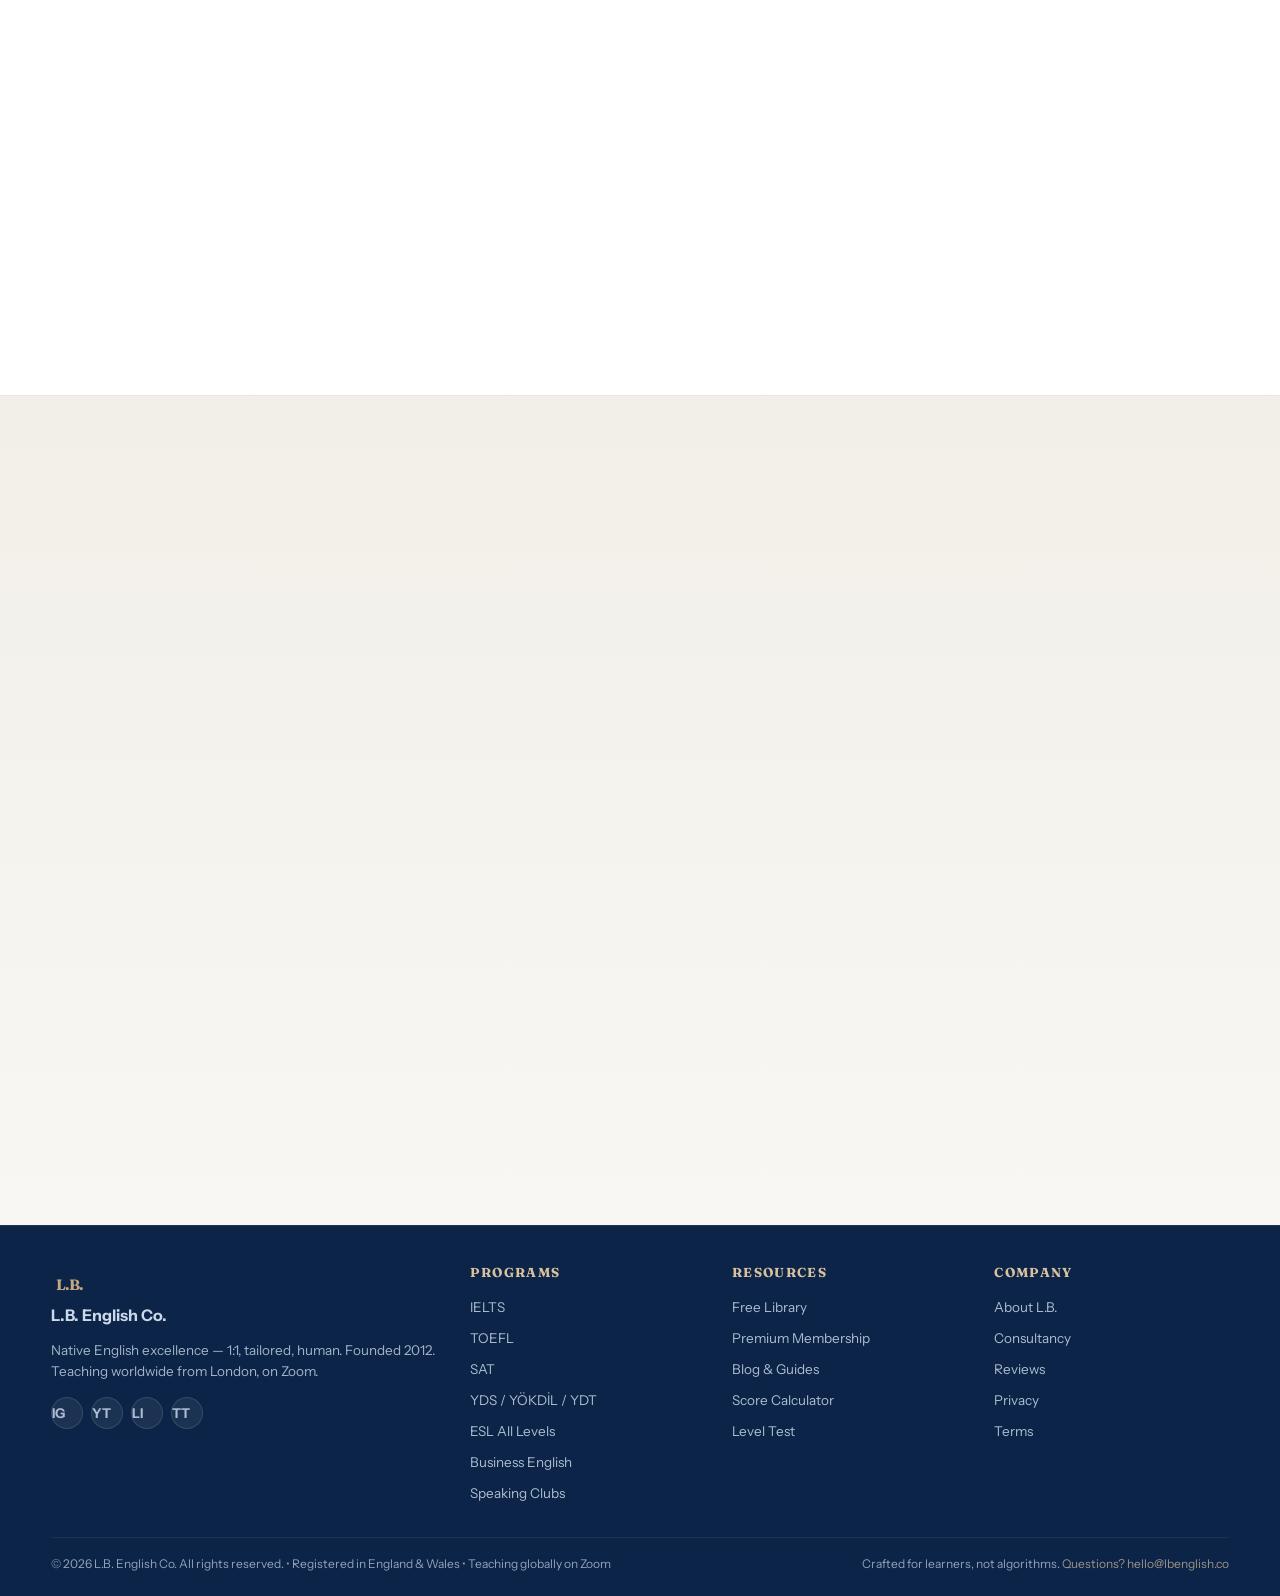
==== commit 15fe7316: "style: clean UI for easier navigation + comfort optimizations - Palette: cream #FCFBF9, line #ECE8DE" ====
--- a/index.html
+++ b/index.html
@@ -165,18 +165,15 @@
 </header>
 <nav class="subnav" id="subnav" aria-label="Quick jump">
   <div class="container subnav-inner">
-    <span class="subnav-label">Jump to:</span>
+    <span class="subnav-label">Quick jump:</span>
     <a href="#services" data-sec="services">IELTS</a>
     <a href="#services" data-sec="services">TOEFL</a>
     <a href="#services" data-sec="services">SAT</a>
-    <a href="#services" data-sec="services" class="osym-pill">YDS</a>
-    <a href="#services" data-sec="services" class="osym-pill">YÖKDİL</a>
-    <a href="#services" data-sec="services" class="osym-pill">YDT</a>
+    <a href="#services" data-sec="services" class="osym-pill">ÖSYM: YDS • YÖKDİL • YDT</a>
     <a href="#services" data-sec="services">ESL</a>
-    <a href="#services" data-sec="services">Business</a>
     <a href="#clubs" data-sec="clubs">Clubs</a>
     <a href="#membership" data-sec="membership">Pricing</a>
-    <a href="#contact" data-sec="contact" class="subnav-cta">Book Free Call →</a>
+    <a href="#contact" data-sec="contact" class="subnav-cta">Book free call →</a>
   </div>
 </nav>
 
@@ -186,7 +183,7 @@
     <div class="hero-copy reveal">
       <div class="eyebrow">
         <span class="eyebrow-badge">★ Two Dedicated Teachers</span>
-        <span>Native 12+ Yrs + Native-like ÖSYM Specialist 5 Yrs • 30+ Countries</span>
+        <span>Native 12+ yrs • ÖSYM Specialist 5 yrs • 30+ Countries</span>
       </div>
       <h1>English that <em>opens doors.</em> Taught by specialists who know the exam — <span>and the learner.</span></h1>
       <p class="hero-sub">Global exams <strong>IELTS, TOEFL, SAT, ESL, Business & Speaking Clubs</strong> with native teacher L.B. (12+ yrs) — <strong>plus YDS / YÖKDİL / YDT</strong> with a native-like ÖSYM specialist (5 yrs global) focused on helping you ace <em>every</em> section. No marketplace, no random tutors.</p>
--- a/style.css
+++ b/style.css
@@ -5,17 +5,17 @@
   --gold:#C5A880;
   --gold-2:#D9C1A0;
   --gold-3:#8E6B3A;
-  --cream:#F8F7F4;
-  --cream-2:#EEE9E0;
+  --cream:#FCFBF9;
+  --cream-2:#F3EFE6;
   --teal:#0E7A6B;
   --teal-dark:#0B5C4F;
   --ink:#151A22;
   --muted:#5A6C7D;
-  --line:#E8E2D6;
-  --shadow:0 12px 40px rgba(11,36,71,0.08), 0 2px 12px rgba(11,36,71,0.06);
-  --shadow-lg:0 20px 60px rgba(11,36,71,0.12);
-  --radius:18px;
-  --radius-lg:24px;
+  --line:#ECE8DE;
+  --shadow:0 6px 24px rgba(11,36,71,0.05), 0 1px 6px rgba(11,36,71,0.04);
+  --shadow-lg:0 12px 32px rgba(11,36,71,0.08);
+  --radius:16px;
+  --radius-lg:20px;
 }
 *{box-sizing:border-box}
 html{scroll-behavior:smooth; scroll-padding-top:84px}
@@ -24,19 +24,19 @@
   font-family:"Instrument Sans", system-ui,-apple-system,Segoe UI,Roboto,Helvetica,Arial,sans-serif;
   color:var(--ink);
   background:var(--cream);
-  line-height:1.6;
+  line-height:1.7;
   -webkit-font-smoothing:antialiased;
 }
 img{max-width:100%; display:block}
 a{color:inherit; text-decoration:none}
 .container{width:min(1200px,92vw); margin:0 auto}
-.kicker{font-size:11px; letter-spacing:.16em; text-transform:uppercase; font-weight:700; color:var(--teal); margin-bottom:10px}
+.kicker{font-size:11px; letter-spacing:.14em; text-transform:uppercase; font-weight:700; color:var(--teal); margin-bottom:10px; opacity:.95}
 h1,h2,h3,h4{font-family:"Fraunces", Georgia, serif; line-height:1.05; letter-spacing:-.02em}
 h2{font-size:clamp(30px,4vw,44px); margin:8px 0 14px}
 .lead{font-size:17px; color:#2E3A49; line-height:1.65}
 
 /* Topbar */
-.topbar{background:var(--navy); color:#E8EAF0; font-size:13px; border-bottom:1px solid rgba(255,255,255,.08)}
+.topbar{background:var(--navy); color:#E8EAF0; font-size:12.5px; letter-spacing:.01em; border-bottom:1px solid rgba(255,255,255,.06)}
 .topbar-inner{display:flex; justify-content:space-between; align-items:center; padding:8px 0; gap:16px; flex-wrap:wrap}
 .topbar-left{display:flex; align-items:center; gap:8px}
 .dot{width:7px; height:7px; border-radius:50%; background:#3DD598; display:inline-block; box-shadow:0 0 0 6px rgba(61,213,152,.18)}
@@ -46,20 +46,20 @@
 @media(max-width:700px){ .topbar-right{display:none} }
 
 /* Nav */
-.nav-wrap{position:sticky; top:0; z-index:40; background:rgba(248,247,244,.84); backdrop-filter:blur(14px) saturate(1.2); border-bottom:1px solid var(--line)}
+.nav-wrap{position:sticky; top:0; z-index:40; background:rgba(252,251,249,.92); backdrop-filter:blur(10px) saturate(1.05); border-bottom:1px solid #ECE8DE}
 .nav{display:flex; align-items:center; justify-content:space-between; padding:14px 0; gap:24px}
 .logo{display:flex; align-items:center; gap:12px}
 .logo-mark{width:44px; height:44px; border-radius:12px; background:var(--navy); color:var(--gold); display:grid; place-items:center; font-family:"Fraunces",serif; font-weight:700; font-size:18px; letter-spacing:-.04em}
 .logo-mark.small{width:36px; height:36px; font-size:15px}
 .logo-text strong{display:block; font-family:"Fraunces",serif; font-size:16px; line-height:1; color:var(--navy)}
 .logo-text em{font-family:"Newsreader",serif; font-style:italic; font-size:12px; color:var(--muted); font-weight:400}
-.nav-links{display:flex; gap:22px; align-items:center; font-size:14.5px; font-weight:500; color:#25324A}
+.nav-links{display:flex; gap:20px; align-items:center; font-size:14px; font-weight:500; color:#2A3A52; letter-spacing:-.01em}
 .nav-links a{position:relative; padding:6px 0}
 .nav-links a::after{content:""; position:absolute; left:0; right:0; bottom:-2px; height:2px; background:var(--gold); transform:scaleX(0); transition:.25s}
 .nav-links a:hover::after{transform:scaleX(1)}
 .nav-actions{display:flex; align-items:center; gap:12px}
 .btn{appearance:none; border:1px solid transparent; border-radius:999px; padding:11px 20px; font-weight:600; font-size:14.5px; cursor:pointer; transition:.2s; display:inline-flex; align-items:center; justify-content:center; gap:8px; line-height:1; text-align:center}
-.btn-primary{background:var(--navy); color:white; box-shadow:0 6px 20px rgba(11,36,71,.18)}
+.btn-primary{background:var(--navy); color:white; box-shadow:0 4px 14px rgba(11,36,71,.12)}
 .btn-primary:hover{background:var(--navy-3); transform:translateY(-1px)}
 .btn-dark{background:var(--ink); color:white}
 .btn-dark:hover{background:#0F1218}
@@ -83,10 +83,10 @@
 /* Hero */
 .hero{
   background:
-    radial-gradient(900px 600px at 85% -10%, rgba(197,168,128,.18), transparent 60%),
-    radial-gradient(700px 500px at 10% 0%, rgba(14,122,107,.08), transparent 60%),
-    linear-gradient(180deg, #F8F7F4 0%, #F2EFE8 100%);
-  padding:36px 0 0;
+    radial-gradient(820px 520px at 88% -12%, rgba(197,168,128,.10), transparent 62%),
+    radial-gradient(640px 440px at 8% 0%, rgba(14,122,107,.05), transparent 65%),
+    linear-gradient(180deg, #FCFBF9 0%, #F6F3EE 100%);
+  padding:32px 0 0;
   overflow:hidden;
   position:relative;
 }
@@ -112,7 +112,7 @@
 /* Visual */
 .hero-visual{position:relative; display:grid; place-items:center}
 .blob{position:absolute; width:520px; height:520px; background:radial-gradient(circle at 30% 30%, rgba(197,168,128,.22), transparent 60%); border-radius:50%; filter:blur(2px); z-index:0; top: -20px; right:-40px; pointer-events:none}
-.visual-card{position:relative; z-index:1; background:white; border-radius:var(--radius-lg); box-shadow:var(--shadow-lg); border:1px solid var(--line); overflow:hidden; width:min(460px,100%)}
+.visual-card{position:relative; z-index:1; background:white; border-radius:var(--radius-lg); box-shadow:0 8px 24px rgba(11,36,71,.06); border:1px solid #ECE8DE; overflow:hidden; width:min(460px,100%)}
 .visual-photo{position:relative; height:380px; overflow:hidden; background:#ddd}
 .visual-photo img{width:100%; height:100%; object-fit:cover}
 .floating-badge{position:absolute; display:flex; align-items:center; gap:10px; background:rgba(255,255,255,.96); backdrop-filter:blur(8px); border:1px solid var(--line); border-radius:16px; padding:10px 12px; box-shadow:0 10px 30px rgba(11,36,71,.12)}
@@ -148,15 +148,15 @@
 }
 
 /* Sections */
-.section{padding:72px 0}
-.section.alt{background:white; border-top:1px solid var(--line); border-bottom:1px solid var(--line)}
-.section-head{max-width:760px; margin:0 auto 36px; text-align:center}
-.section-head p{color:var(--muted); font-size:16.5px; max-width:64ch; margin:10px auto 0}
+.section{padding:64px 0}
+.section.alt{background:white; border-top:1px solid #ECE8DE; border-bottom:1px solid #ECE8DE}
+.section-head{max-width:720px; margin:0 auto 32px; text-align:center}
+.section-head p{color:var(--muted); font-size:16px; max-width:62ch; margin:10px auto 0; line-height:1.7}
 
 /* Services */
 .services-grid{display:grid; grid-template-columns:repeat(3,1fr); gap:18px}
 .svc-card{background:white; border:1px solid var(--line); border-radius:var(--radius); padding:22px; box-shadow:var(--shadow); display:flex; flex-direction:column; gap:10px; transition:.25s}
-.svc-card:hover{transform:translateY(-3px); box-shadow:var(--shadow-lg); border-color:#DDD6C6}
+.svc-card:hover{transform:translateY(-2px); box-shadow:0 10px 28px rgba(11,36,71,0.07); border-color:#E6DDC8}
 .svc-card.featured{background:var(--navy); color:#EAF0FA; border-color:var(--navy); box-shadow:0 18px 50px rgba(11,36,71,.22)}
 .svc-card.featured p, .svc-card.featured ul{color:#CBD7EA}
 .svc-card.featured h3{color:white}
@@ -392,60 +392,60 @@
 .caret{font-size:10px; opacity:.6; transition:.2s}
 .has-mega:hover .caret, .has-mega.open .caret{transform:rotate(180deg)}
 .mega{
-  position:absolute; top:calc(100% + 14px); left:50%; transform:translateX(-50%);
-  width:min(860px, 92vw); background:white; border:1px solid var(--line); border-radius:18px;
-  box-shadow:0 24px 60px rgba(11,36,71,.18); padding:18px; opacity:0; pointer-events:none;
-  transform:translateX(-50%) translateY(8px); transition:.22s ease; z-index:30;
+  position:absolute; top:calc(100% + 12px); left:50%; transform:translateX(-50%);
+  width:min(820px, 92vw); background:white; border:1px solid #ECE8DE; border-radius:16px;
+  box-shadow:0 16px 40px rgba(11,36,71,.10), 0 4px 12px rgba(11,36,71,.05); padding:16px; opacity:0; pointer-events:none;
+  transform:translateX(-50%) translateY(6px); transition:.20s ease; z-index:30;
 }
 .has-mega:hover .mega, .has-mega.open .mega, .has-mega:focus-within .mega{opacity:1; pointer-events:auto; transform:translateX(-50%) translateY(0)}
-.mega-inner{display:grid; grid-template-columns:1.4fr 1.15fr .9fr; gap:18px}
+.mega-inner{display:grid; grid-template-columns:1.35fr 1.1fr .85fr; gap:16px}
 .mega-col{display:grid; gap:8px; align-content:start}
-.mega-kicker{font-size:10px; font-weight:800; letter-spacing:.12em; text-transform:uppercase; padding:6px 10px; border-radius:999px; border:1px solid var(--line); text-align:center}
-.mega-kicker.navy{background:var(--navy); color:var(--gold-2); border-color:var(--navy)}
-.mega-kicker.red{background:#FFF1F0; color:#7A1F14; border-color:#FECAC0}
+.mega-kicker{font-size:10px; font-weight:700; letter-spacing:.10em; text-transform:uppercase; padding:5px 10px; border-radius:999px; text-align:left; border:none; background:transparent}
+.mega-kicker.navy{color:var(--navy); background:#F3EFE6; border:1px solid #E6DDC8}
+.mega-kicker.red{color:#7A1F14; background:#FFF3F1; border:1px solid #FAD9D2}
 .mega-link{
-  display:grid; grid-template-columns:44px 1fr; gap:10px; padding:10px; border-radius:12px;
-  border:1px solid transparent; transition:.18s;
-}
-.mega-link:hover{background:#F8F7F4; border-color:var(--line); transform:translateX(2px)}
-.mega-link .mi{width:44px; height:32px; border-radius:999px; display:grid; place-items:center; font-size:11px; font-weight:800; color:white; background:var(--navy)}
+  display:grid; grid-template-columns:38px 1fr; gap:10px; padding:9px 10px; border-radius:12px;
+  border:1px solid transparent; transition:.16s;
+}
+.mega-link:hover{background:#F9F7F3; border-color:#ECE8DE; transform:none}
+.mega-link .mi{width:38px; height:30px; border-radius:999px; display:grid; place-items:center; font-size:10.5px; font-weight:700; color:white; background:var(--navy)}
 .mega-link strong{font-size:13px; color:var(--navy); line-height:1.1}
 .mega-link em{font-size:11.5px; color:var(--muted); font-style:normal; display:block; margin-top:2px}
-.mega-highlight{background:linear-gradient(135deg, #FFF1F0, #FFF8F7); border:1px solid #FECAC0; border-radius:12px; padding:12px; margin-top:4px}
+.mega-highlight{background:#FFFBF8; border:1px solid #FAD9D2; border-radius:12px; padding:12px; margin-top:4px}
 .mega-highlight strong{font-size:13px; color:#7A1F14; display:block}
 .mega-highlight span{font-size:11.5px; color:#5A302A; display:block; margin:4px 0 8px}
-.mega-rail{display:grid; gap:12px; align-content:start; border-left:1px solid var(--line); padding-left:18px}
-.rail-card{background:linear-gradient(180deg, #0B2447, #19376D); color:#EAF0FA; border-radius:14px; padding:16px; display:grid; gap:8px}
-.rail-card strong{color:white; font-family:"Fraunces",serif; font-size:15px}
-.rail-card p{font-size:12.5px; opacity:.9; margin:0; line-height:1.5}
-.rail-card .micro{font-size:11px; opacity:.7; text-align:center}
+.mega-rail{display:grid; gap:10px; align-content:start; border-left:1px solid #ECE8DE; padding-left:16px}
+.rail-card{background:#F9F7F3; color:#1A2A44; border:1px solid #ECE8DE; border-radius:14px; padding:16px; display:grid; gap:8px}
+.rail-card strong{color:var(--navy); font-family:"Fraunces",serif; font-size:14px}
+.rail-card p{font-size:12.5px; color:var(--muted); margin:0; line-height:1.6}
+.rail-card .micro{font-size:11px; color:#8A9AAE; text-align:center}
 .rail-links{display:grid; gap:6px}
-.rail-links a{font-size:12.5px; font-weight:600; color:var(--navy); padding:8px 10px; background:#F8F7F4; border:1px solid var(--line); border-radius:10px}
-.rail-links a:hover{background:white; border-color:var(--gold)}
+.rail-links a{font-size:12.5px; font-weight:600; color:var(--navy); padding:7px 10px; background:white; border:1px solid #ECE8DE; border-radius:10px}
+.rail-links a:hover{background:#FFFBF8; border-color:#E6DDC8}
 .rail-trust{font-size:11px; color:var(--muted); text-align:center; font-weight:600}
 
 /* Subnav pills — rivals hide these 2 clicks deep */
 .subnav{
-  position:sticky; top:73px; z-index:20; background:rgba(248,247,244,.92); backdrop-filter:blur(12px) saturate(1.2);
-  border-bottom:1px solid var(--line); overflow:auto; scrollbar-width:none;
+  position:sticky; top:69px; z-index:20; background:rgba(252,251,249,.88); backdrop-filter:blur(8px) saturate(1);
+  border-bottom:1px solid #ECE8DE; overflow:auto; scrollbar-width:none;
 }
 .subnav::-webkit-scrollbar{display:none}
 .subnav-inner{display:flex; align-items:center; gap:8px; padding:10px 0; white-space:nowrap; overflow:auto; scrollbar-width:none}
 .subnav-label{font-size:11px; font-weight:800; letter-spacing:.1em; text-transform:uppercase; color:var(--muted); margin-right:4px; flex-shrink:0}
 .subnav-inner a{
-  font-size:13px; font-weight:600; padding:7px 12px; border-radius:999px; border:1px solid var(--line);
-  background:white; color:#25324A; flex-shrink:0; transition:.18s;
-}
-.subnav-inner a:hover{border-color:var(--navy)}
-.subnav-inner a.active{background:var(--navy); color:white; border-color:var(--navy)}
-.subnav-inner a.osym-pill{background:#FFF1F0; border-color:#FECAC0; color:#7A1F14}
-.subnav-inner a.osym-pill.active{background:#B42318; border-color:#B42318; color:white}
+  font-size:12.5px; font-weight:500; padding:6px 11px; border-radius:999px; border:1px solid #E6DDC8;
+  background:white; color:#2A3A52; flex-shrink:0; transition:.16s;
+}
+.subnav-inner a:hover{border-color:#C5A880; background:#FFFBF8}
+.subnav-inner a.active{background:var(--navy); color:white; border-color:var(--navy); box-shadow:0 2px 8px rgba(11,36,71,.12)}
+.subnav-inner a.osym-pill{background:#FFF6F3; border-color:#FAD9D2; color:#7A1F14}
+.subnav-inner a.osym-pill.active{background:#B42318; border-color:#B42318; color:white; box-shadow:0 2px 8px rgba(180,35,24,.16)}
 .subnav-cta{background:var(--gold) !important; color:var(--navy) !important; border-color:var(--gold) !important; font-weight:700 !important}
 
 /* Search btn in nav */
 .search-btn{
-  display:inline-flex; align-items:center; gap:8px; padding:8px 12px; border-radius:999px;
-  border:1px solid var(--line); background:white; font-size:13px; font-weight:600; color:var(--muted); cursor:pointer;
+  display:inline-flex; align-items:center; gap:8px; padding:7px 11px; border-radius:999px;
+  border:1px solid #ECE8DE; background:#FCFBF9; font-size:12.5px; font-weight:500; color:var(--muted); cursor:pointer;
 }
 .search-btn span{font-size:10px; font-weight:800; letter-spacing:.06em; background:var(--cream); border:1px solid var(--line); padding:3px 6px; border-radius:6px; color:var(--navy)}
 .search-btn:hover{border-color:var(--navy); color:var(--navy)}
@@ -459,8 +459,8 @@
 /* Bottom bar */
 .bottom-bar{
   display:none; position:fixed; bottom:0; left:0; right:0; z-index:35;
-  background:rgba(255,255,255,.96); backdrop-filter:blur(12px); border-top:1px solid var(--line);
-  padding:10px 4vw calc(10px + env(safe-area-inset-bottom)); gap:10px; box-shadow:0 -8px 32px rgba(11,36,71,.08);
+  background:rgba(255,255,255,.94); backdrop-filter:blur(14px); border-top:1px solid #ECE8DE;
+  padding:10px 4vw calc(10px + env(safe-area-inset-bottom)); gap:10px; box-shadow:0 -6px 20px rgba(11,36,71,.06);
 }
 .bottom-bar .btn{flex:1}
 @media(max-width:900px){ .bottom-bar{display:flex} body{padding-bottom:70px} }
@@ -517,13 +517,13 @@
 
 /* --- YDT / YDS / YÖKDİL hero enhancements --- */
 .hero-osym{
-  margin-top:18px;
-  background:white;
-  border:1px solid var(--line);
-  border-left:4px solid #B42318;
-  border-radius:14px;
+  margin-top:16px;
+  background:#FFFBF8;
+  border:1px solid #F0E6E0;
+  border-left:3px solid #C0392B;
+  border-radius:12px;
   padding:14px 16px;
-  box-shadow:var(--shadow);
+  box-shadow:0 4px 16px rgba(11,36,71,.04);
 }
 .osym-head{
   display:flex; align-items:center; gap:8px; flex-wrap:wrap;
@@ -544,8 +544,8 @@
 }
 .osym-pills{display:flex; gap:6px; flex-wrap:wrap}
 .osym-pills span{
-  background:#FFF1F0; border:1px solid #FECAC0; color:#7A1F14;
-  padding:5px 10px; border-radius:999px; font-size:11px; font-weight:700; letter-spacing:.04em;
+  background:#FFF3F1; border:1px solid #FAD9D2; color:#7A1F14;
+  padding:5px 10px; border-radius:999px; font-size:11px; font-weight:600; letter-spacing:.03em;
 }
 
 /* second teacher card in hero visual */
@@ -553,13 +553,13 @@
   display:flex; flex-direction:column; gap:16px; align-items:center;
 }
 .second-teacher-card{
-  position:relative; z-index:1; background:white; border:1px solid var(--line);
-  border-radius:var(--radius-lg); box-shadow:var(--shadow-lg); overflow:hidden; width:min(460px,100%);
-  border-top:3px solid #B42318;
+  position:relative; z-index:1; background:white; border:1px solid #ECE8DE;
+  border-radius:var(--radius-lg); box-shadow:0 8px 24px rgba(11,36,71,.06); overflow:hidden; width:min(460px,100%);
+  border-top:2px solid #C0392B;
 }
 .second-teacher-top{
-  display:flex; gap:14px; padding:16px; align-items:center; background:linear-gradient(180deg, #FFF8F7, #FFFFFF);
-  border-bottom:1px solid var(--line);
+  display:flex; gap:14px; padding:16px; align-items:center; background:#FFFBF8;
+  border-bottom:1px solid #F0E6E0;
 }
 .second-teacher-top img{
   width:64px; height:64px; border-radius:14px; object-fit:cover; border:1px solid var(--line); flex-shrink:0;
@@ -578,7 +578,7 @@
 .st-stat:last-child{border-right:none}
 .st-stat strong{display:block; font-family:"Fraunces",serif; font-size:18px; color:#7A1F14; line-height:1}
 .st-stat span{display:block; font-size:10px; letter-spacing:.08em; text-transform:uppercase; font-weight:700; color:var(--muted); margin-top:2px}
-.st-note{margin:12px 16px 12px; font-size:12.5px; color:#3A2A2A; background:#FFF8F7; border:1px solid #FCE8E5; padding:8px 10px; border-radius:10px; line-height:1.5}
+.st-note{margin:12px 16px 12px; font-size:12.5px; color:#4A3838; background:#FFF6F3; border:1px solid #F0E6E0; padding:8px 10px; border-radius:10px; line-height:1.6}
 .second-teacher-card .btn{margin:0 16px 16px}
 
 /* ensure hero-grid still aligns */
--- a/style.css
+++ b/style.css
@@ -5,17 +5,17 @@
   --gold:#C5A880;
   --gold-2:#D9C1A0;
   --gold-3:#8E6B3A;
-  --cream:#F8F7F4;
-  --cream-2:#EEE9E0;
+  --cream:#FCFBF9;
+  --cream-2:#F3EFE6;
   --teal:#0E7A6B;
   --teal-dark:#0B5C4F;
   --ink:#151A22;
   --muted:#5A6C7D;
-  --line:#E8E2D6;
-  --shadow:0 12px 40px rgba(11,36,71,0.08), 0 2px 12px rgba(11,36,71,0.06);
-  --shadow-lg:0 20px 60px rgba(11,36,71,0.12);
-  --radius:18px;
-  --radius-lg:24px;
+  --line:#ECE8DE;
+  --shadow:0 6px 24px rgba(11,36,71,0.05), 0 1px 6px rgba(11,36,71,0.04);
+  --shadow-lg:0 12px 32px rgba(11,36,71,0.08);
+  --radius:16px;
+  --radius-lg:20px;
 }
 *{box-sizing:border-box}
 html{scroll-behavior:smooth; scroll-padding-top:84px}
@@ -24,19 +24,19 @@
   font-family:"Instrument Sans", system-ui,-apple-system,Segoe UI,Roboto,Helvetica,Arial,sans-serif;
   color:var(--ink);
   background:var(--cream);
-  line-height:1.6;
+  line-height:1.7;
   -webkit-font-smoothing:antialiased;
 }
 img{max-width:100%; display:block}
 a{color:inherit; text-decoration:none}
 .container{width:min(1200px,92vw); margin:0 auto}
-.kicker{font-size:11px; letter-spacing:.16em; text-transform:uppercase; font-weight:700; color:var(--teal); margin-bottom:10px}
+.kicker{font-size:11px; letter-spacing:.14em; text-transform:uppercase; font-weight:700; color:var(--teal); margin-bottom:10px; opacity:.95}
 h1,h2,h3,h4{font-family:"Fraunces", Georgia, serif; line-height:1.05; letter-spacing:-.02em}
 h2{font-size:clamp(30px,4vw,44px); margin:8px 0 14px}
 .lead{font-size:17px; color:#2E3A49; line-height:1.65}
 
 /* Topbar */
-.topbar{background:var(--navy); color:#E8EAF0; font-size:13px; border-bottom:1px solid rgba(255,255,255,.08)}
+.topbar{background:var(--navy); color:#E8EAF0; font-size:12.5px; letter-spacing:.01em; border-bottom:1px solid rgba(255,255,255,.06)}
 .topbar-inner{display:flex; justify-content:space-between; align-items:center; padding:8px 0; gap:16px; flex-wrap:wrap}
 .topbar-left{display:flex; align-items:center; gap:8px}
 .dot{width:7px; height:7px; border-radius:50%; background:#3DD598; display:inline-block; box-shadow:0 0 0 6px rgba(61,213,152,.18)}
@@ -46,20 +46,20 @@
 @media(max-width:700px){ .topbar-right{display:none} }
 
 /* Nav */
-.nav-wrap{position:sticky; top:0; z-index:40; background:rgba(248,247,244,.84); backdrop-filter:blur(14px) saturate(1.2); border-bottom:1px solid var(--line)}
+.nav-wrap{position:sticky; top:0; z-index:40; background:rgba(252,251,249,.92); backdrop-filter:blur(10px) saturate(1.05); border-bottom:1px solid #ECE8DE}
 .nav{display:flex; align-items:center; justify-content:space-between; padding:14px 0; gap:24px}
 .logo{display:flex; align-items:center; gap:12px}
 .logo-mark{width:44px; height:44px; border-radius:12px; background:var(--navy); color:var(--gold); display:grid; place-items:center; font-family:"Fraunces",serif; font-weight:700; font-size:18px; letter-spacing:-.04em}
 .logo-mark.small{width:36px; height:36px; font-size:15px}
 .logo-text strong{display:block; font-family:"Fraunces",serif; font-size:16px; line-height:1; color:var(--navy)}
 .logo-text em{font-family:"Newsreader",serif; font-style:italic; font-size:12px; color:var(--muted); font-weight:400}
-.nav-links{display:flex; gap:22px; align-items:center; font-size:14.5px; font-weight:500; color:#25324A}
+.nav-links{display:flex; gap:20px; align-items:center; font-size:14px; font-weight:500; color:#2A3A52; letter-spacing:-.01em}
 .nav-links a{position:relative; padding:6px 0}
 .nav-links a::after{content:""; position:absolute; left:0; right:0; bottom:-2px; height:2px; background:var(--gold); transform:scaleX(0); transition:.25s}
 .nav-links a:hover::after{transform:scaleX(1)}
 .nav-actions{display:flex; align-items:center; gap:12px}
 .btn{appearance:none; border:1px solid transparent; border-radius:999px; padding:11px 20px; font-weight:600; font-size:14.5px; cursor:pointer; transition:.2s; display:inline-flex; align-items:center; justify-content:center; gap:8px; line-height:1; text-align:center}
-.btn-primary{background:var(--navy); color:white; box-shadow:0 6px 20px rgba(11,36,71,.18)}
+.btn-primary{background:var(--navy); color:white; box-shadow:0 4px 14px rgba(11,36,71,.12)}
 .btn-primary:hover{background:var(--navy-3); transform:translateY(-1px)}
 .btn-dark{background:var(--ink); color:white}
 .btn-dark:hover{background:#0F1218}
@@ -83,10 +83,10 @@
 /* Hero */
 .hero{
   background:
-    radial-gradient(900px 600px at 85% -10%, rgba(197,168,128,.18), transparent 60%),
-    radial-gradient(700px 500px at 10% 0%, rgba(14,122,107,.08), transparent 60%),
-    linear-gradient(180deg, #F8F7F4 0%, #F2EFE8 100%);
-  padding:36px 0 0;
+    radial-gradient(820px 520px at 88% -12%, rgba(197,168,128,.10), transparent 62%),
+    radial-gradient(640px 440px at 8% 0%, rgba(14,122,107,.05), transparent 65%),
+    linear-gradient(180deg, #FCFBF9 0%, #F6F3EE 100%);
+  padding:32px 0 0;
   overflow:hidden;
   position:relative;
 }
@@ -112,7 +112,7 @@
 /* Visual */
 .hero-visual{position:relative; display:grid; place-items:center}
 .blob{position:absolute; width:520px; height:520px; background:radial-gradient(circle at 30% 30%, rgba(197,168,128,.22), transparent 60%); border-radius:50%; filter:blur(2px); z-index:0; top: -20px; right:-40px; pointer-events:none}
-.visual-card{position:relative; z-index:1; background:white; border-radius:var(--radius-lg); box-shadow:var(--shadow-lg); border:1px solid var(--line); overflow:hidden; width:min(460px,100%)}
+.visual-card{position:relative; z-index:1; background:white; border-radius:var(--radius-lg); box-shadow:0 8px 24px rgba(11,36,71,.06); border:1px solid #ECE8DE; overflow:hidden; width:min(460px,100%)}
 .visual-photo{position:relative; height:380px; overflow:hidden; background:#ddd}
 .visual-photo img{width:100%; height:100%; object-fit:cover}
 .floating-badge{position:absolute; display:flex; align-items:center; gap:10px; background:rgba(255,255,255,.96); backdrop-filter:blur(8px); border:1px solid var(--line); border-radius:16px; padding:10px 12px; box-shadow:0 10px 30px rgba(11,36,71,.12)}
@@ -148,15 +148,15 @@
 }
 
 /* Sections */
-.section{padding:72px 0}
-.section.alt{background:white; border-top:1px solid var(--line); border-bottom:1px solid var(--line)}
-.section-head{max-width:760px; margin:0 auto 36px; text-align:center}
-.section-head p{color:var(--muted); font-size:16.5px; max-width:64ch; margin:10px auto 0}
+.section{padding:64px 0}
+.section.alt{background:white; border-top:1px solid #ECE8DE; border-bottom:1px solid #ECE8DE}
+.section-head{max-width:720px; margin:0 auto 32px; text-align:center}
+.section-head p{color:var(--muted); font-size:16px; max-width:62ch; margin:10px auto 0; line-height:1.7}
 
 /* Services */
 .services-grid{display:grid; grid-template-columns:repeat(3,1fr); gap:18px}
 .svc-card{background:white; border:1px solid var(--line); border-radius:var(--radius); padding:22px; box-shadow:var(--shadow); display:flex; flex-direction:column; gap:10px; transition:.25s}
-.svc-card:hover{transform:translateY(-3px); box-shadow:var(--shadow-lg); border-color:#DDD6C6}
+.svc-card:hover{transform:translateY(-2px); box-shadow:0 10px 28px rgba(11,36,71,0.07); border-color:#E6DDC8}
 .svc-card.featured{background:var(--navy); color:#EAF0FA; border-color:var(--navy); box-shadow:0 18px 50px rgba(11,36,71,.22)}
 .svc-card.featured p, .svc-card.featured ul{color:#CBD7EA}
 .svc-card.featured h3{color:white}
@@ -392,60 +392,60 @@
 .caret{font-size:10px; opacity:.6; transition:.2s}
 .has-mega:hover .caret, .has-mega.open .caret{transform:rotate(180deg)}
 .mega{
-  position:absolute; top:calc(100% + 14px); left:50%; transform:translateX(-50%);
-  width:min(860px, 92vw); background:white; border:1px solid var(--line); border-radius:18px;
-  box-shadow:0 24px 60px rgba(11,36,71,.18); padding:18px; opacity:0; pointer-events:none;
-  transform:translateX(-50%) translateY(8px); transition:.22s ease; z-index:30;
+  position:absolute; top:calc(100% + 12px); left:50%; transform:translateX(-50%);
+  width:min(820px, 92vw); background:white; border:1px solid #ECE8DE; border-radius:16px;
+  box-shadow:0 16px 40px rgba(11,36,71,.10), 0 4px 12px rgba(11,36,71,.05); padding:16px; opacity:0; pointer-events:none;
+  transform:translateX(-50%) translateY(6px); transition:.20s ease; z-index:30;
 }
 .has-mega:hover .mega, .has-mega.open .mega, .has-mega:focus-within .mega{opacity:1; pointer-events:auto; transform:translateX(-50%) translateY(0)}
-.mega-inner{display:grid; grid-template-columns:1.4fr 1.15fr .9fr; gap:18px}
+.mega-inner{display:grid; grid-template-columns:1.35fr 1.1fr .85fr; gap:16px}
 .mega-col{display:grid; gap:8px; align-content:start}
-.mega-kicker{font-size:10px; font-weight:800; letter-spacing:.12em; text-transform:uppercase; padding:6px 10px; border-radius:999px; border:1px solid var(--line); text-align:center}
-.mega-kicker.navy{background:var(--navy); color:var(--gold-2); border-color:var(--navy)}
-.mega-kicker.red{background:#FFF1F0; color:#7A1F14; border-color:#FECAC0}
+.mega-kicker{font-size:10px; font-weight:700; letter-spacing:.10em; text-transform:uppercase; padding:5px 10px; border-radius:999px; text-align:left; border:none; background:transparent}
+.mega-kicker.navy{color:var(--navy); background:#F3EFE6; border:1px solid #E6DDC8}
+.mega-kicker.red{color:#7A1F14; background:#FFF3F1; border:1px solid #FAD9D2}
 .mega-link{
-  display:grid; grid-template-columns:44px 1fr; gap:10px; padding:10px; border-radius:12px;
-  border:1px solid transparent; transition:.18s;
-}
-.mega-link:hover{background:#F8F7F4; border-color:var(--line); transform:translateX(2px)}
-.mega-link .mi{width:44px; height:32px; border-radius:999px; display:grid; place-items:center; font-size:11px; font-weight:800; color:white; background:var(--navy)}
+  display:grid; grid-template-columns:38px 1fr; gap:10px; padding:9px 10px; border-radius:12px;
+  border:1px solid transparent; transition:.16s;
+}
+.mega-link:hover{background:#F9F7F3; border-color:#ECE8DE; transform:none}
+.mega-link .mi{width:38px; height:30px; border-radius:999px; display:grid; place-items:center; font-size:10.5px; font-weight:700; color:white; background:var(--navy)}
 .mega-link strong{font-size:13px; color:var(--navy); line-height:1.1}
 .mega-link em{font-size:11.5px; color:var(--muted); font-style:normal; display:block; margin-top:2px}
-.mega-highlight{background:linear-gradient(135deg, #FFF1F0, #FFF8F7); border:1px solid #FECAC0; border-radius:12px; padding:12px; margin-top:4px}
+.mega-highlight{background:#FFFBF8; border:1px solid #FAD9D2; border-radius:12px; padding:12px; margin-top:4px}
 .mega-highlight strong{font-size:13px; color:#7A1F14; display:block}
 .mega-highlight span{font-size:11.5px; color:#5A302A; display:block; margin:4px 0 8px}
-.mega-rail{display:grid; gap:12px; align-content:start; border-left:1px solid var(--line); padding-left:18px}
-.rail-card{background:linear-gradient(180deg, #0B2447, #19376D); color:#EAF0FA; border-radius:14px; padding:16px; display:grid; gap:8px}
-.rail-card strong{color:white; font-family:"Fraunces",serif; font-size:15px}
-.rail-card p{font-size:12.5px; opacity:.9; margin:0; line-height:1.5}
-.rail-card .micro{font-size:11px; opacity:.7; text-align:center}
+.mega-rail{display:grid; gap:10px; align-content:start; border-left:1px solid #ECE8DE; padding-left:16px}
+.rail-card{background:#F9F7F3; color:#1A2A44; border:1px solid #ECE8DE; border-radius:14px; padding:16px; display:grid; gap:8px}
+.rail-card strong{color:var(--navy); font-family:"Fraunces",serif; font-size:14px}
+.rail-card p{font-size:12.5px; color:var(--muted); margin:0; line-height:1.6}
+.rail-card .micro{font-size:11px; color:#8A9AAE; text-align:center}
 .rail-links{display:grid; gap:6px}
-.rail-links a{font-size:12.5px; font-weight:600; color:var(--navy); padding:8px 10px; background:#F8F7F4; border:1px solid var(--line); border-radius:10px}
-.rail-links a:hover{background:white; border-color:var(--gold)}
+.rail-links a{font-size:12.5px; font-weight:600; color:var(--navy); padding:7px 10px; background:white; border:1px solid #ECE8DE; border-radius:10px}
+.rail-links a:hover{background:#FFFBF8; border-color:#E6DDC8}
 .rail-trust{font-size:11px; color:var(--muted); text-align:center; font-weight:600}
 
 /* Subnav pills — rivals hide these 2 clicks deep */
 .subnav{
-  position:sticky; top:73px; z-index:20; background:rgba(248,247,244,.92); backdrop-filter:blur(12px) saturate(1.2);
-  border-bottom:1px solid var(--line); overflow:auto; scrollbar-width:none;
+  position:sticky; top:69px; z-index:20; background:rgba(252,251,249,.88); backdrop-filter:blur(8px) saturate(1);
+  border-bottom:1px solid #ECE8DE; overflow:auto; scrollbar-width:none;
 }
 .subnav::-webkit-scrollbar{display:none}
 .subnav-inner{display:flex; align-items:center; gap:8px; padding:10px 0; white-space:nowrap; overflow:auto; scrollbar-width:none}
 .subnav-label{font-size:11px; font-weight:800; letter-spacing:.1em; text-transform:uppercase; color:var(--muted); margin-right:4px; flex-shrink:0}
 .subnav-inner a{
-  font-size:13px; font-weight:600; padding:7px 12px; border-radius:999px; border:1px solid var(--line);
-  background:white; color:#25324A; flex-shrink:0; transition:.18s;
-}
-.subnav-inner a:hover{border-color:var(--navy)}
-.subnav-inner a.active{background:var(--navy); color:white; border-color:var(--navy)}
-.subnav-inner a.osym-pill{background:#FFF1F0; border-color:#FECAC0; color:#7A1F14}
-.subnav-inner a.osym-pill.active{background:#B42318; border-color:#B42318; color:white}
+  font-size:12.5px; font-weight:500; padding:6px 11px; border-radius:999px; border:1px solid #E6DDC8;
+  background:white; color:#2A3A52; flex-shrink:0; transition:.16s;
+}
+.subnav-inner a:hover{border-color:#C5A880; background:#FFFBF8}
+.subnav-inner a.active{background:var(--navy); color:white; border-color:var(--navy); box-shadow:0 2px 8px rgba(11,36,71,.12)}
+.subnav-inner a.osym-pill{background:#FFF6F3; border-color:#FAD9D2; color:#7A1F14}
+.subnav-inner a.osym-pill.active{background:#B42318; border-color:#B42318; color:white; box-shadow:0 2px 8px rgba(180,35,24,.16)}
 .subnav-cta{background:var(--gold) !important; color:var(--navy) !important; border-color:var(--gold) !important; font-weight:700 !important}
 
 /* Search btn in nav */
 .search-btn{
-  display:inline-flex; align-items:center; gap:8px; padding:8px 12px; border-radius:999px;
-  border:1px solid var(--line); background:white; font-size:13px; font-weight:600; color:var(--muted); cursor:pointer;
+  display:inline-flex; align-items:center; gap:8px; padding:7px 11px; border-radius:999px;
+  border:1px solid #ECE8DE; background:#FCFBF9; font-size:12.5px; font-weight:500; color:var(--muted); cursor:pointer;
 }
 .search-btn span{font-size:10px; font-weight:800; letter-spacing:.06em; background:var(--cream); border:1px solid var(--line); padding:3px 6px; border-radius:6px; color:var(--navy)}
 .search-btn:hover{border-color:var(--navy); color:var(--navy)}
@@ -459,8 +459,8 @@
 /* Bottom bar */
 .bottom-bar{
   display:none; position:fixed; bottom:0; left:0; right:0; z-index:35;
-  background:rgba(255,255,255,.96); backdrop-filter:blur(12px); border-top:1px solid var(--line);
-  padding:10px 4vw calc(10px + env(safe-area-inset-bottom)); gap:10px; box-shadow:0 -8px 32px rgba(11,36,71,.08);
+  background:rgba(255,255,255,.94); backdrop-filter:blur(14px); border-top:1px solid #ECE8DE;
+  padding:10px 4vw calc(10px + env(safe-area-inset-bottom)); gap:10px; box-shadow:0 -6px 20px rgba(11,36,71,.06);
 }
 .bottom-bar .btn{flex:1}
 @media(max-width:900px){ .bottom-bar{display:flex} body{padding-bottom:70px} }
@@ -517,13 +517,13 @@
 
 /* --- YDT / YDS / YÖKDİL hero enhancements --- */
 .hero-osym{
-  margin-top:18px;
-  background:white;
-  border:1px solid var(--line);
-  border-left:4px solid #B42318;
-  border-radius:14px;
+  margin-top:16px;
+  background:#FFFBF8;
+  border:1px solid #F0E6E0;
+  border-left:3px solid #C0392B;
+  border-radius:12px;
   padding:14px 16px;
-  box-shadow:var(--shadow);
+  box-shadow:0 4px 16px rgba(11,36,71,.04);
 }
 .osym-head{
   display:flex; align-items:center; gap:8px; flex-wrap:wrap;
@@ -544,8 +544,8 @@
 }
 .osym-pills{display:flex; gap:6px; flex-wrap:wrap}
 .osym-pills span{
-  background:#FFF1F0; border:1px solid #FECAC0; color:#7A1F14;
-  padding:5px 10px; border-radius:999px; font-size:11px; font-weight:700; letter-spacing:.04em;
+  background:#FFF3F1; border:1px solid #FAD9D2; color:#7A1F14;
+  padding:5px 10px; border-radius:999px; font-size:11px; font-weight:600; letter-spacing:.03em;
 }
 
 /* second teacher card in hero visual */
@@ -553,13 +553,13 @@
   display:flex; flex-direction:column; gap:16px; align-items:center;
 }
 .second-teacher-card{
-  position:relative; z-index:1; background:white; border:1px solid var(--line);
-  border-radius:var(--radius-lg); box-shadow:var(--shadow-lg); overflow:hidden; width:min(460px,100%);
-  border-top:3px solid #B42318;
+  position:relative; z-index:1; background:white; border:1px solid #ECE8DE;
+  border-radius:var(--radius-lg); box-shadow:0 8px 24px rgba(11,36,71,.06); overflow:hidden; width:min(460px,100%);
+  border-top:2px solid #C0392B;
 }
 .second-teacher-top{
-  display:flex; gap:14px; padding:16px; align-items:center; background:linear-gradient(180deg, #FFF8F7, #FFFFFF);
-  border-bottom:1px solid var(--line);
+  display:flex; gap:14px; padding:16px; align-items:center; background:#FFFBF8;
+  border-bottom:1px solid #F0E6E0;
 }
 .second-teacher-top img{
   width:64px; height:64px; border-radius:14px; object-fit:cover; border:1px solid var(--line); flex-shrink:0;
@@ -578,7 +578,7 @@
 .st-stat:last-child{border-right:none}
 .st-stat strong{display:block; font-family:"Fraunces",serif; font-size:18px; color:#7A1F14; line-height:1}
 .st-stat span{display:block; font-size:10px; letter-spacing:.08em; text-transform:uppercase; font-weight:700; color:var(--muted); margin-top:2px}
-.st-note{margin:12px 16px 12px; font-size:12.5px; color:#3A2A2A; background:#FFF8F7; border:1px solid #FCE8E5; padding:8px 10px; border-radius:10px; line-height:1.5}
+.st-note{margin:12px 16px 12px; font-size:12.5px; color:#4A3838; background:#FFF6F3; border:1px solid #F0E6E0; padding:8px 10px; border-radius:10px; line-height:1.6}
 .second-teacher-card .btn{margin:0 16px 16px}
 
 /* ensure hero-grid still aligns */
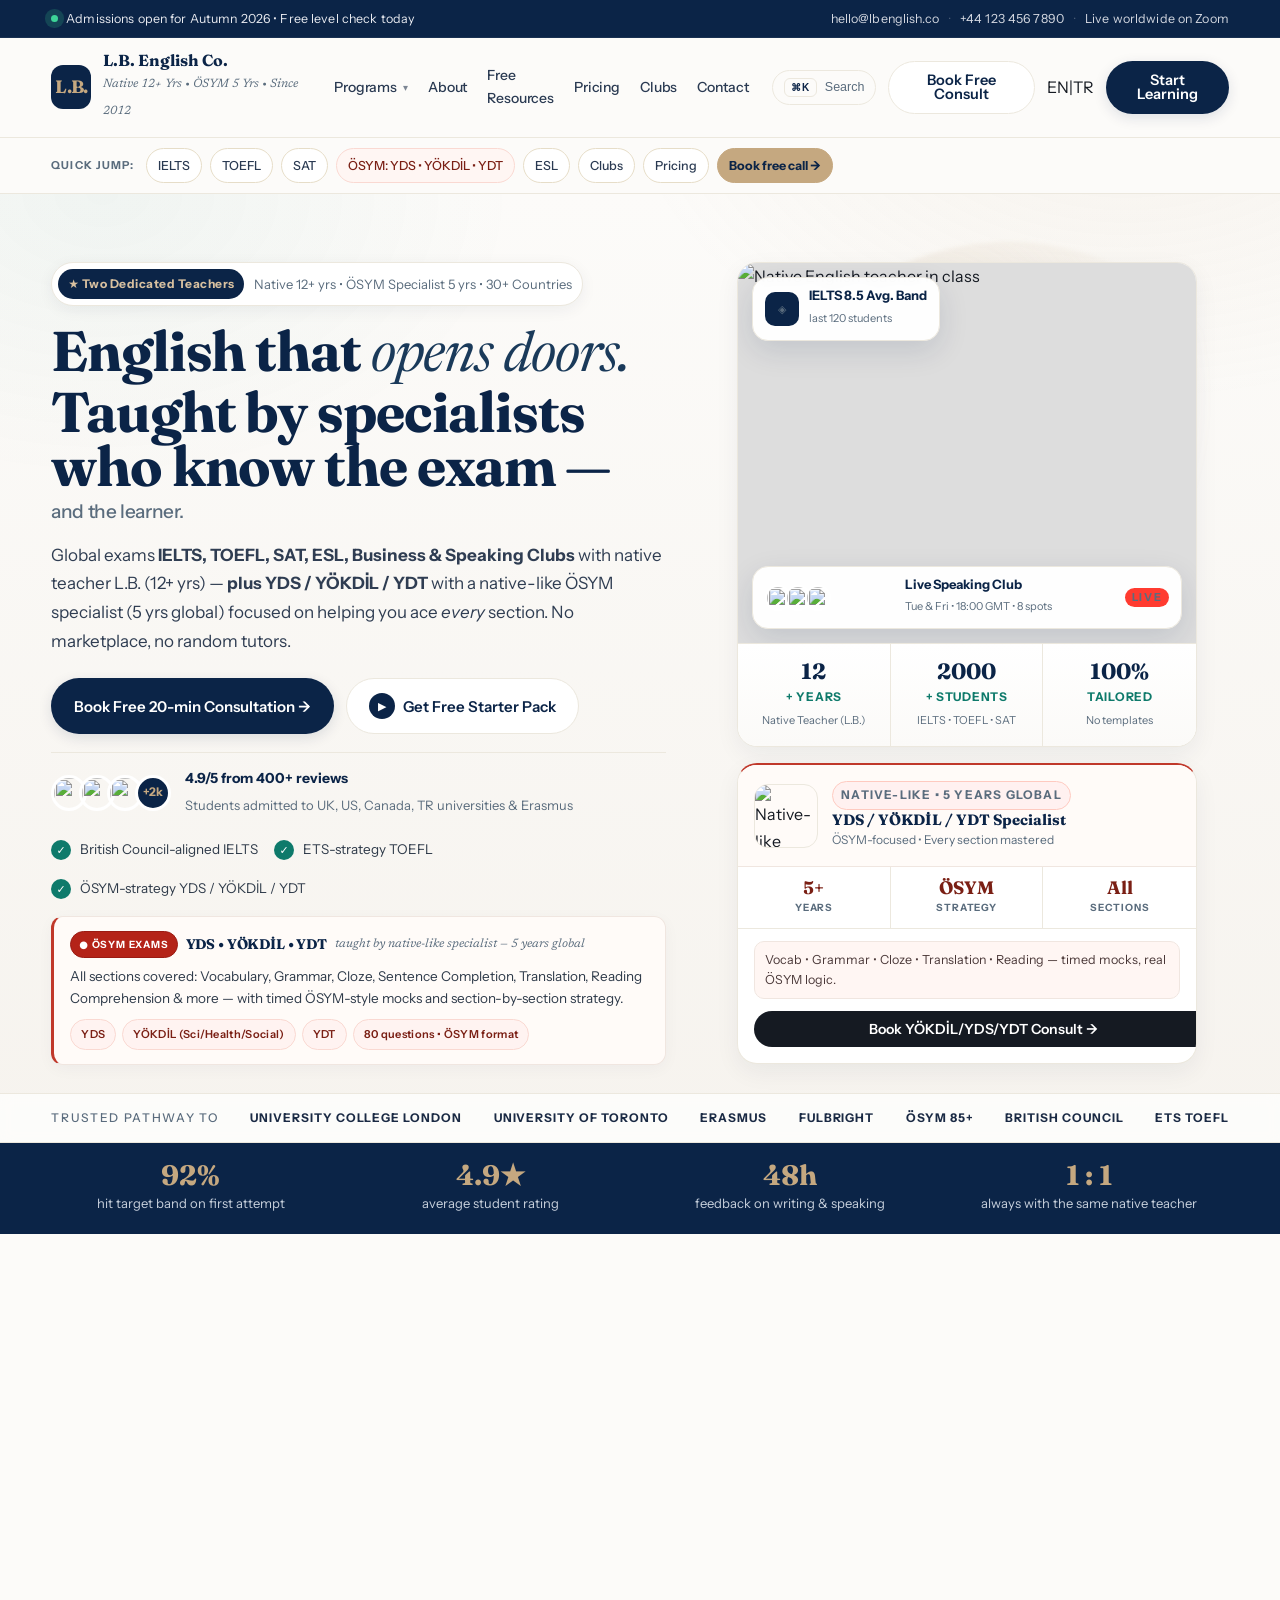
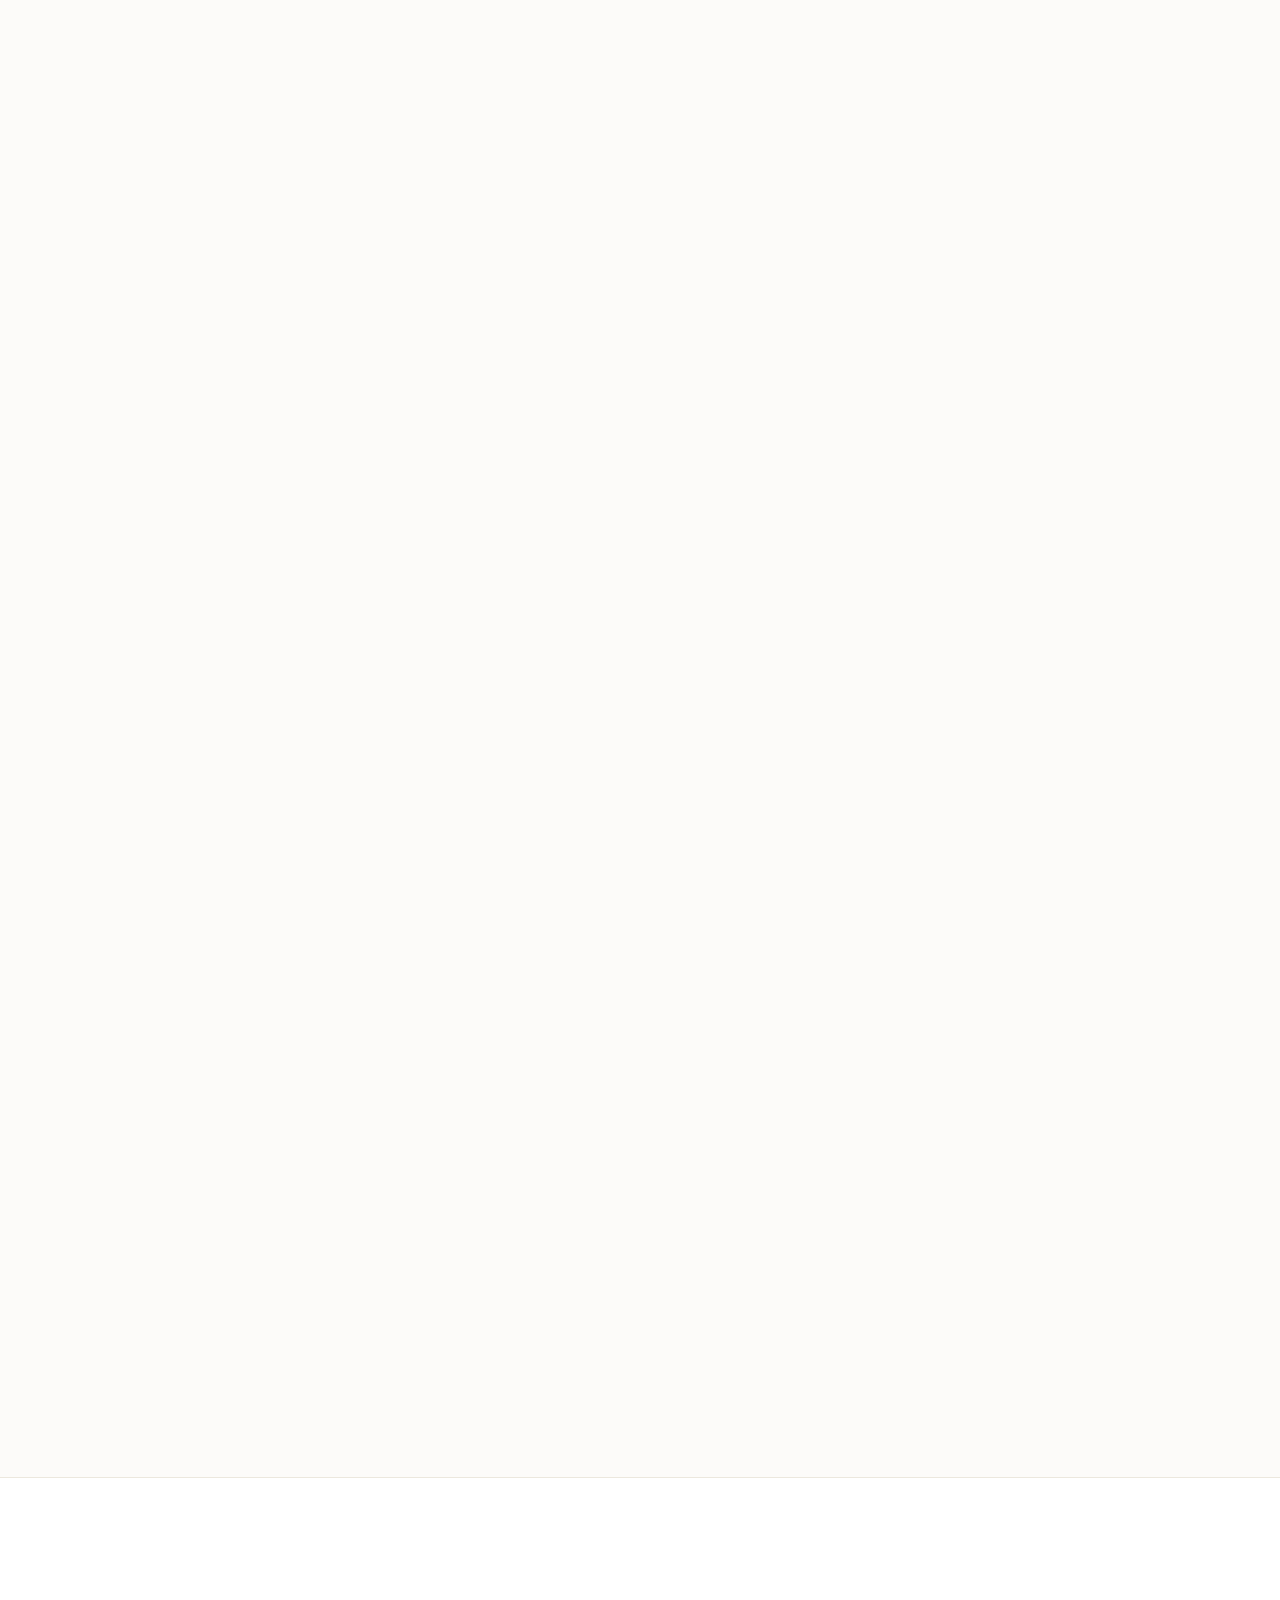
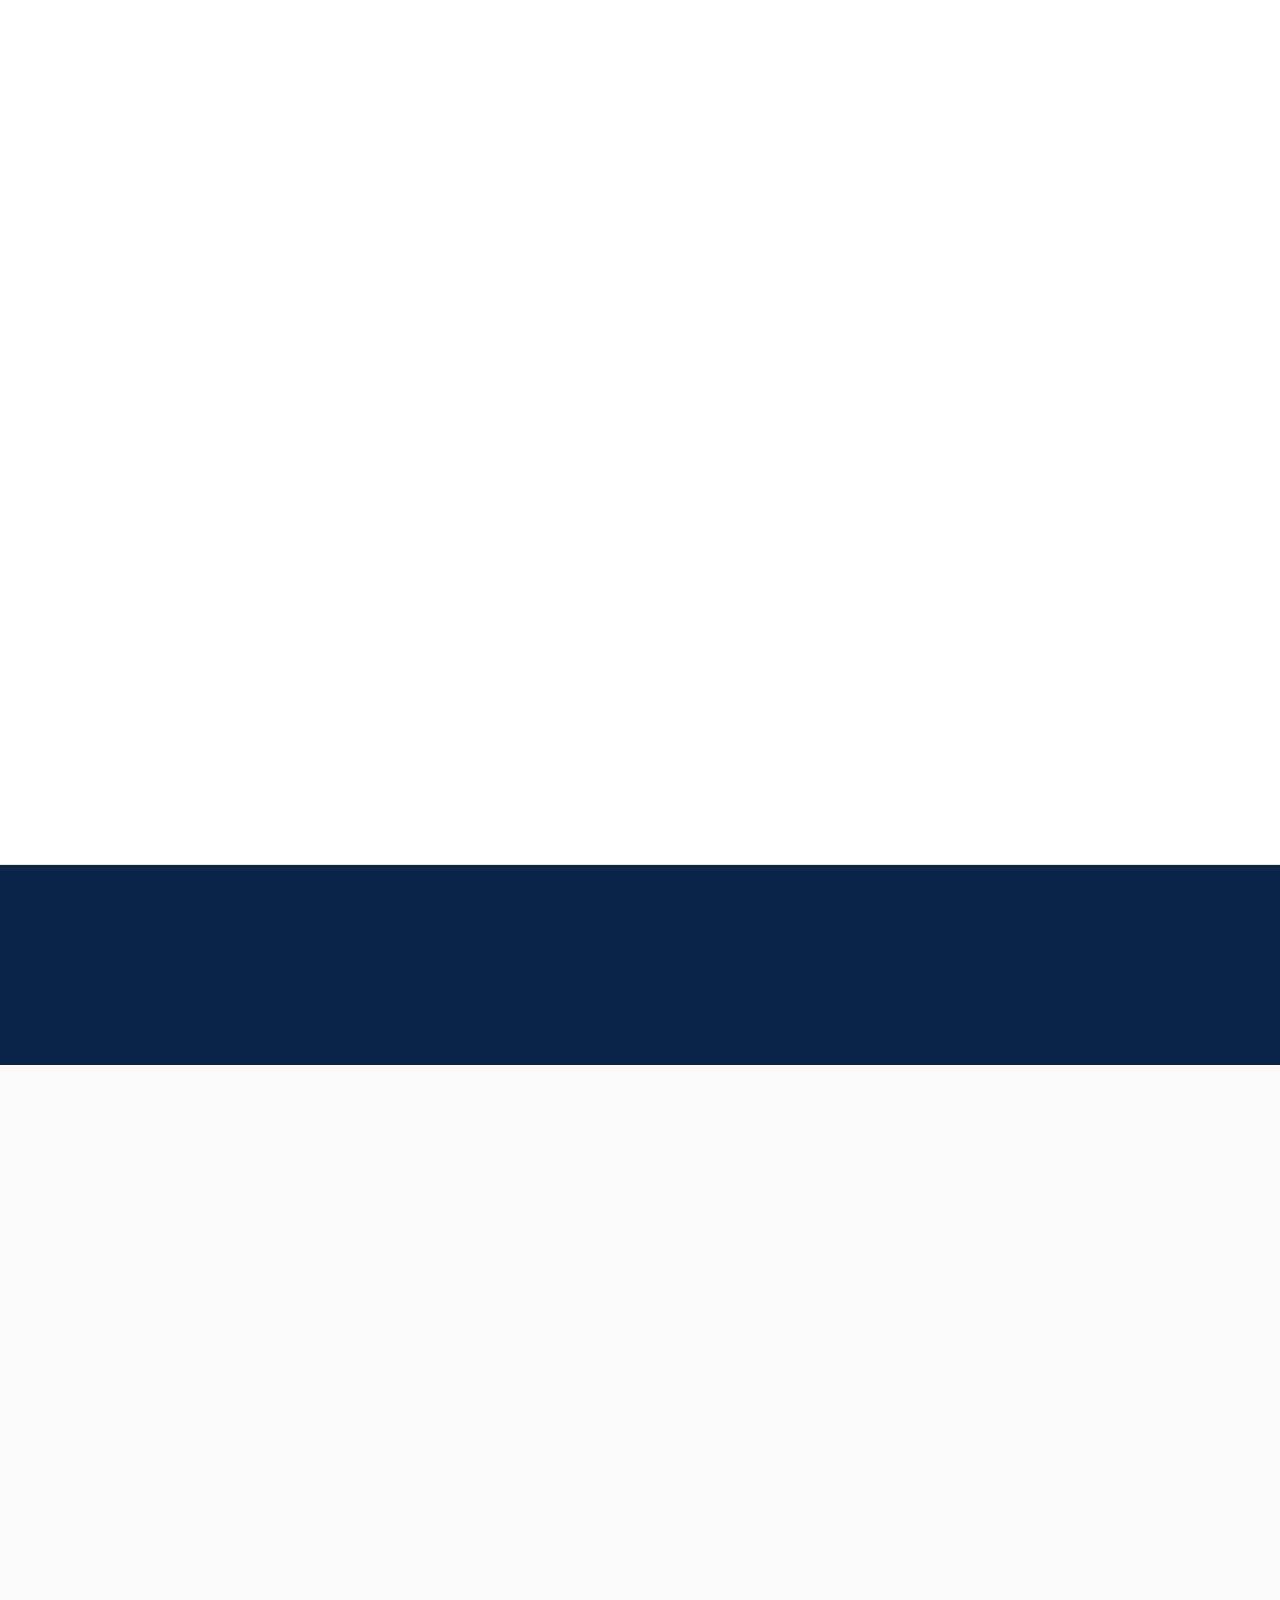
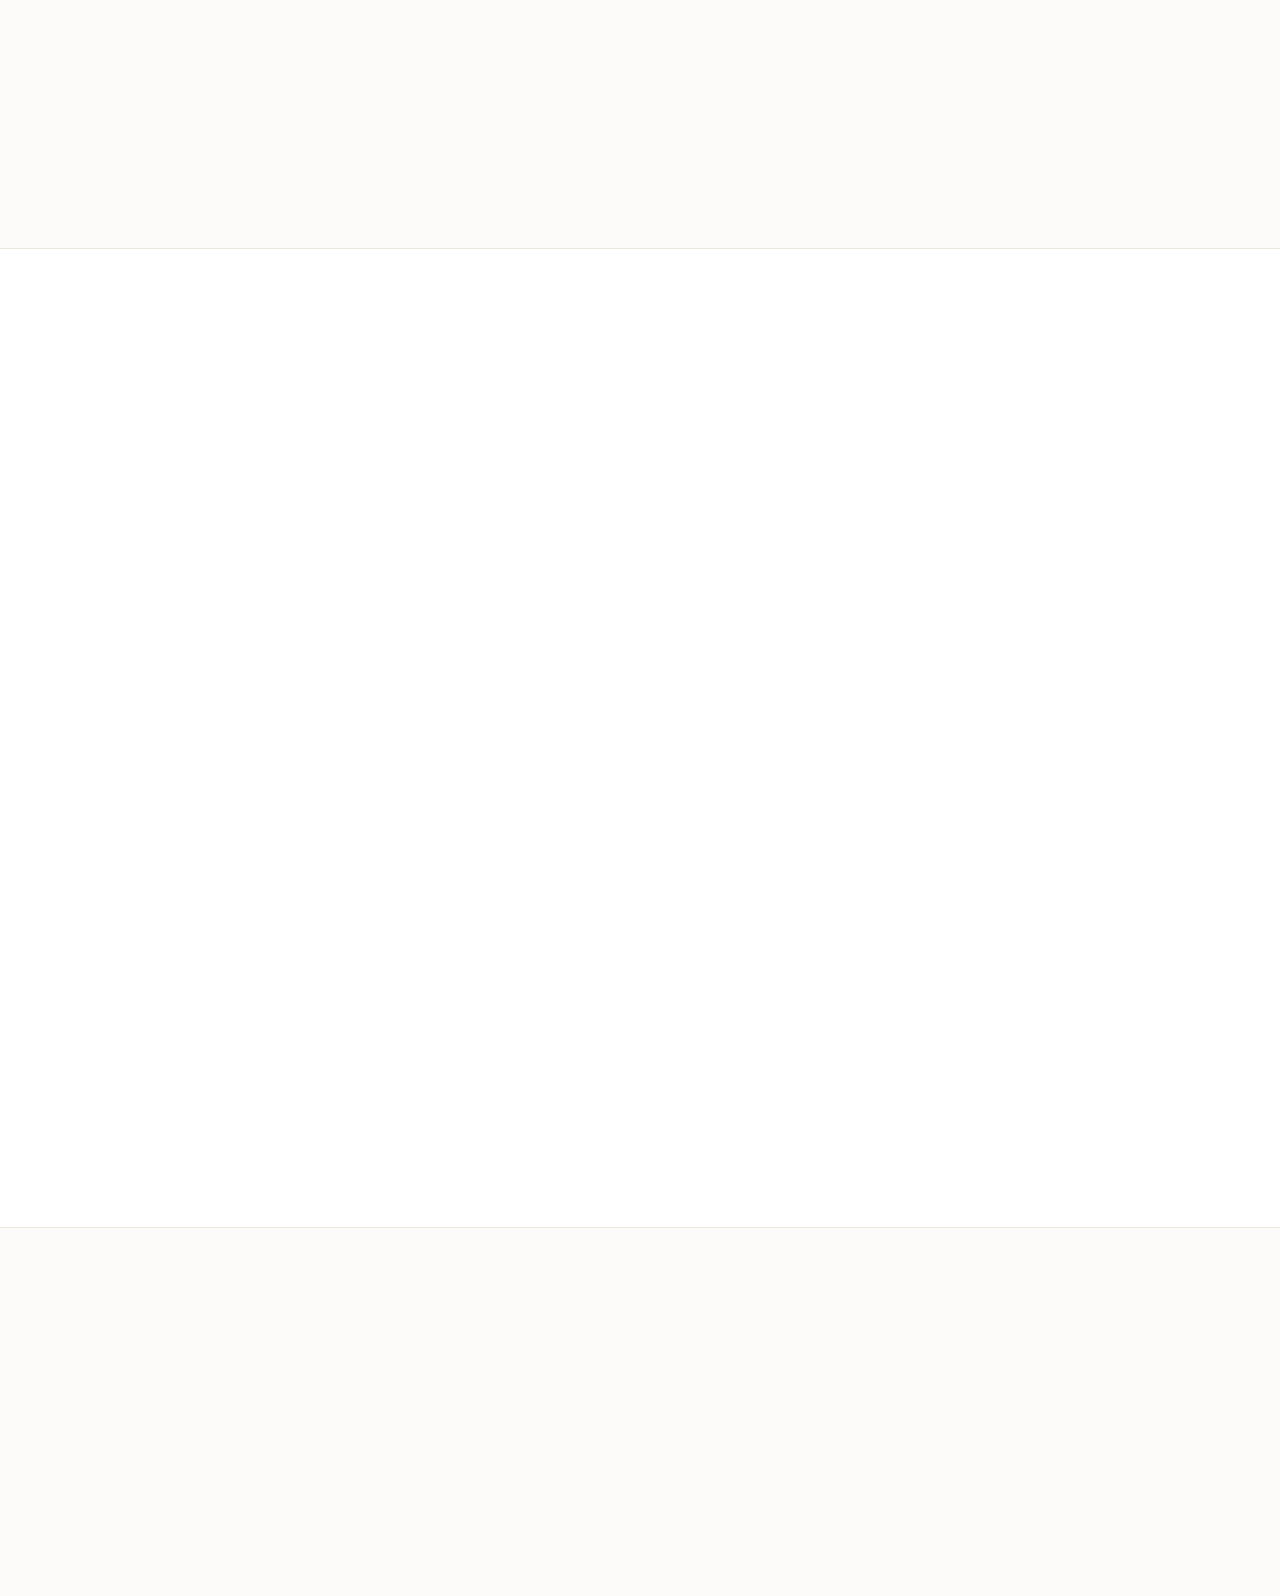
==== commit 414a48f3: "feat(i18n): build Turkish version — full TR localization with EN/TR switch - Create tr/index.html (a" ====
--- a/index.html
+++ b/index.html
@@ -11,6 +11,9 @@
 <meta name="keywords" content="IELTS, TOEFL, SAT, YDS, YOKDIL, YOK-DIL, YDT, ESL, Business English, Speaking Clubs, English course, native teacher">
 <meta name="author" content="L.B. English Co.">
 <link rel="canonical" href="https://mikegit-lb.github.io/good.1/">
+<link rel="alternate" hreflang="en" href="https://mikegit-lb.github.io/good.1/">
+<link rel="alternate" hreflang="tr" href="https://mikegit-lb.github.io/good.1/tr/">
+<link rel="alternate" hreflang="x-default" href="https://mikegit-lb.github.io/good.1/">
 <meta name="robots" content="index, follow, max-image-preview:large">
 <!-- Open Graph -->
 <meta property="og:type" content="website">
@@ -141,6 +144,7 @@
     <div class="nav-actions">
       <button class="search-btn hide-mobile" id="searchBtn" aria-label="Search (Ctrl+K)"><span>⌘K</span> Search</button>
       <a href="#contact" class="btn btn-ghost hide-mobile">Book Free Consult</a>
+      <div class="lang-switch" aria-label="Language"><span class="lang-active">EN</span><span>|</span><a href="tr/index.html" class="lang-link">TR</a></div>
       <a href="#membership" class="btn btn-primary">Start Learning</a>
       <button class="hamburger" id="hamburger" aria-label="Open menu" aria-expanded="false" aria-controls="mobileMenu">
         <span></span><span></span><span></span>
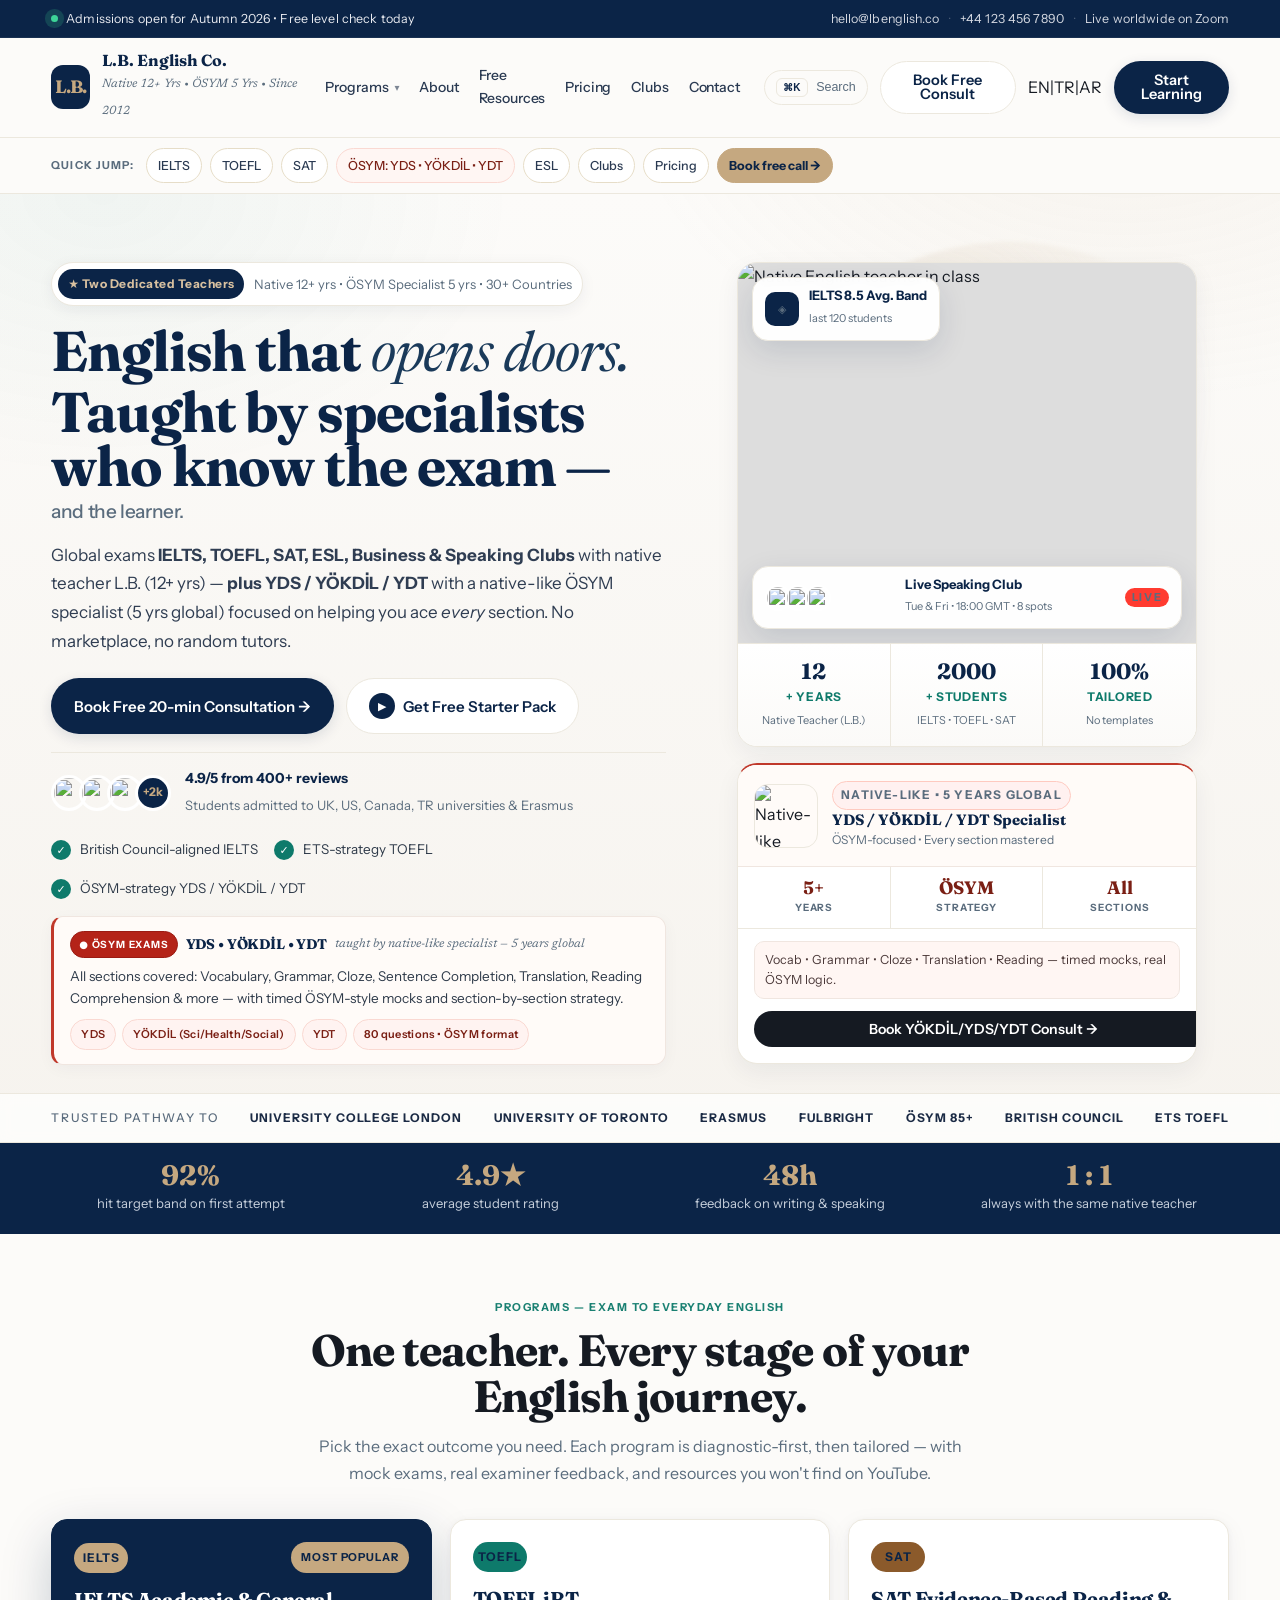
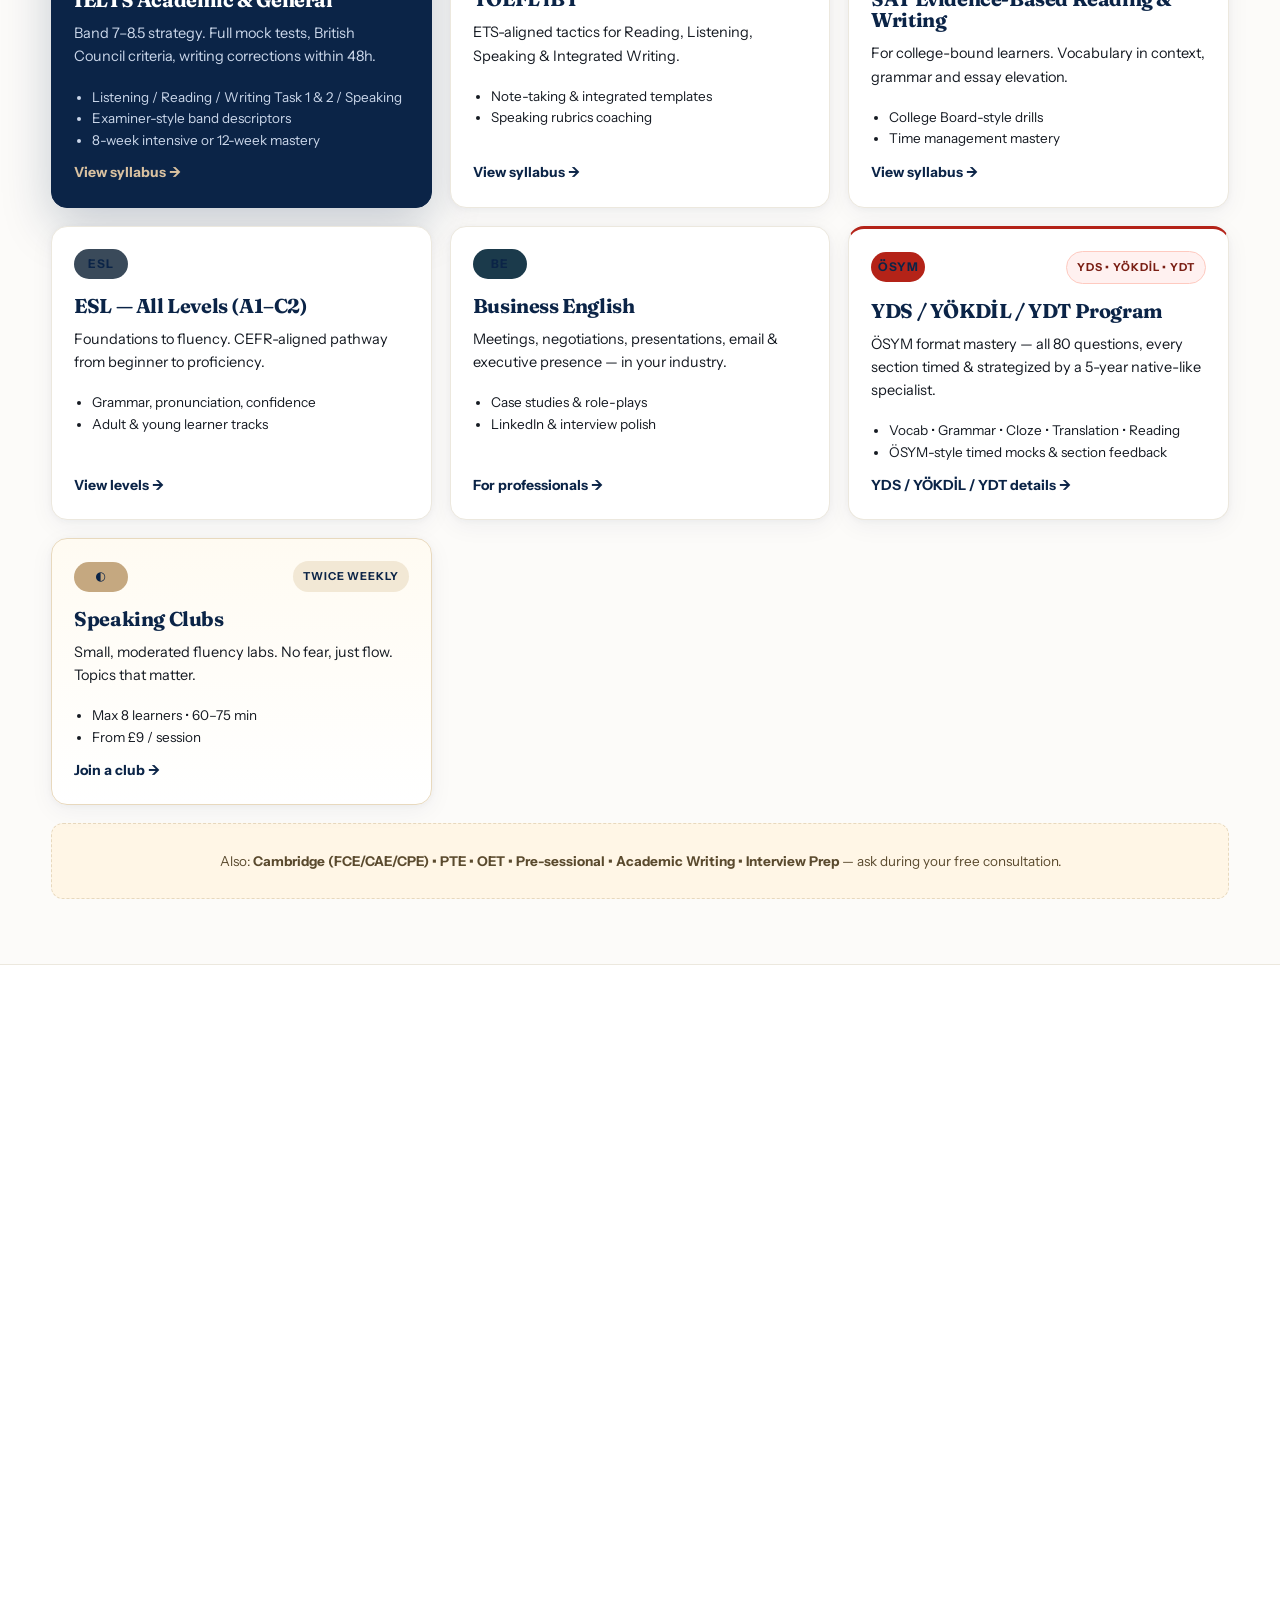
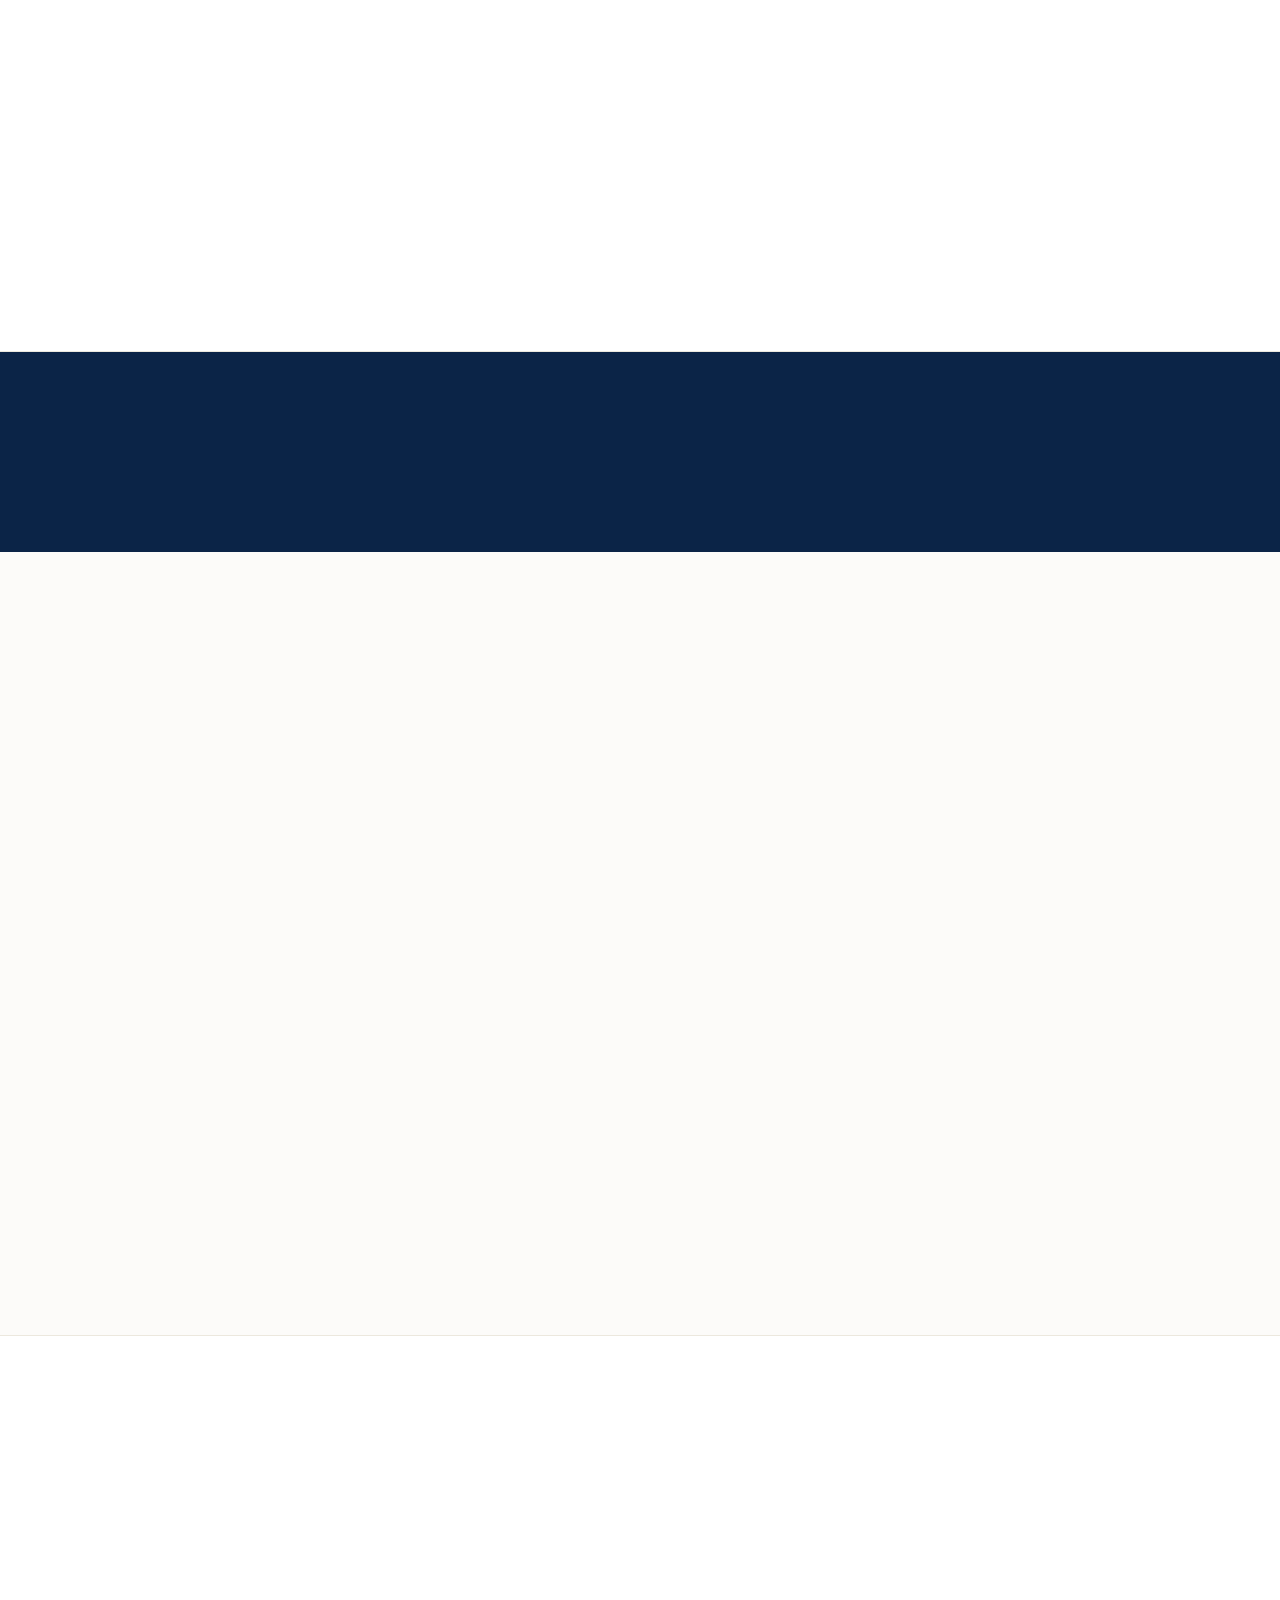
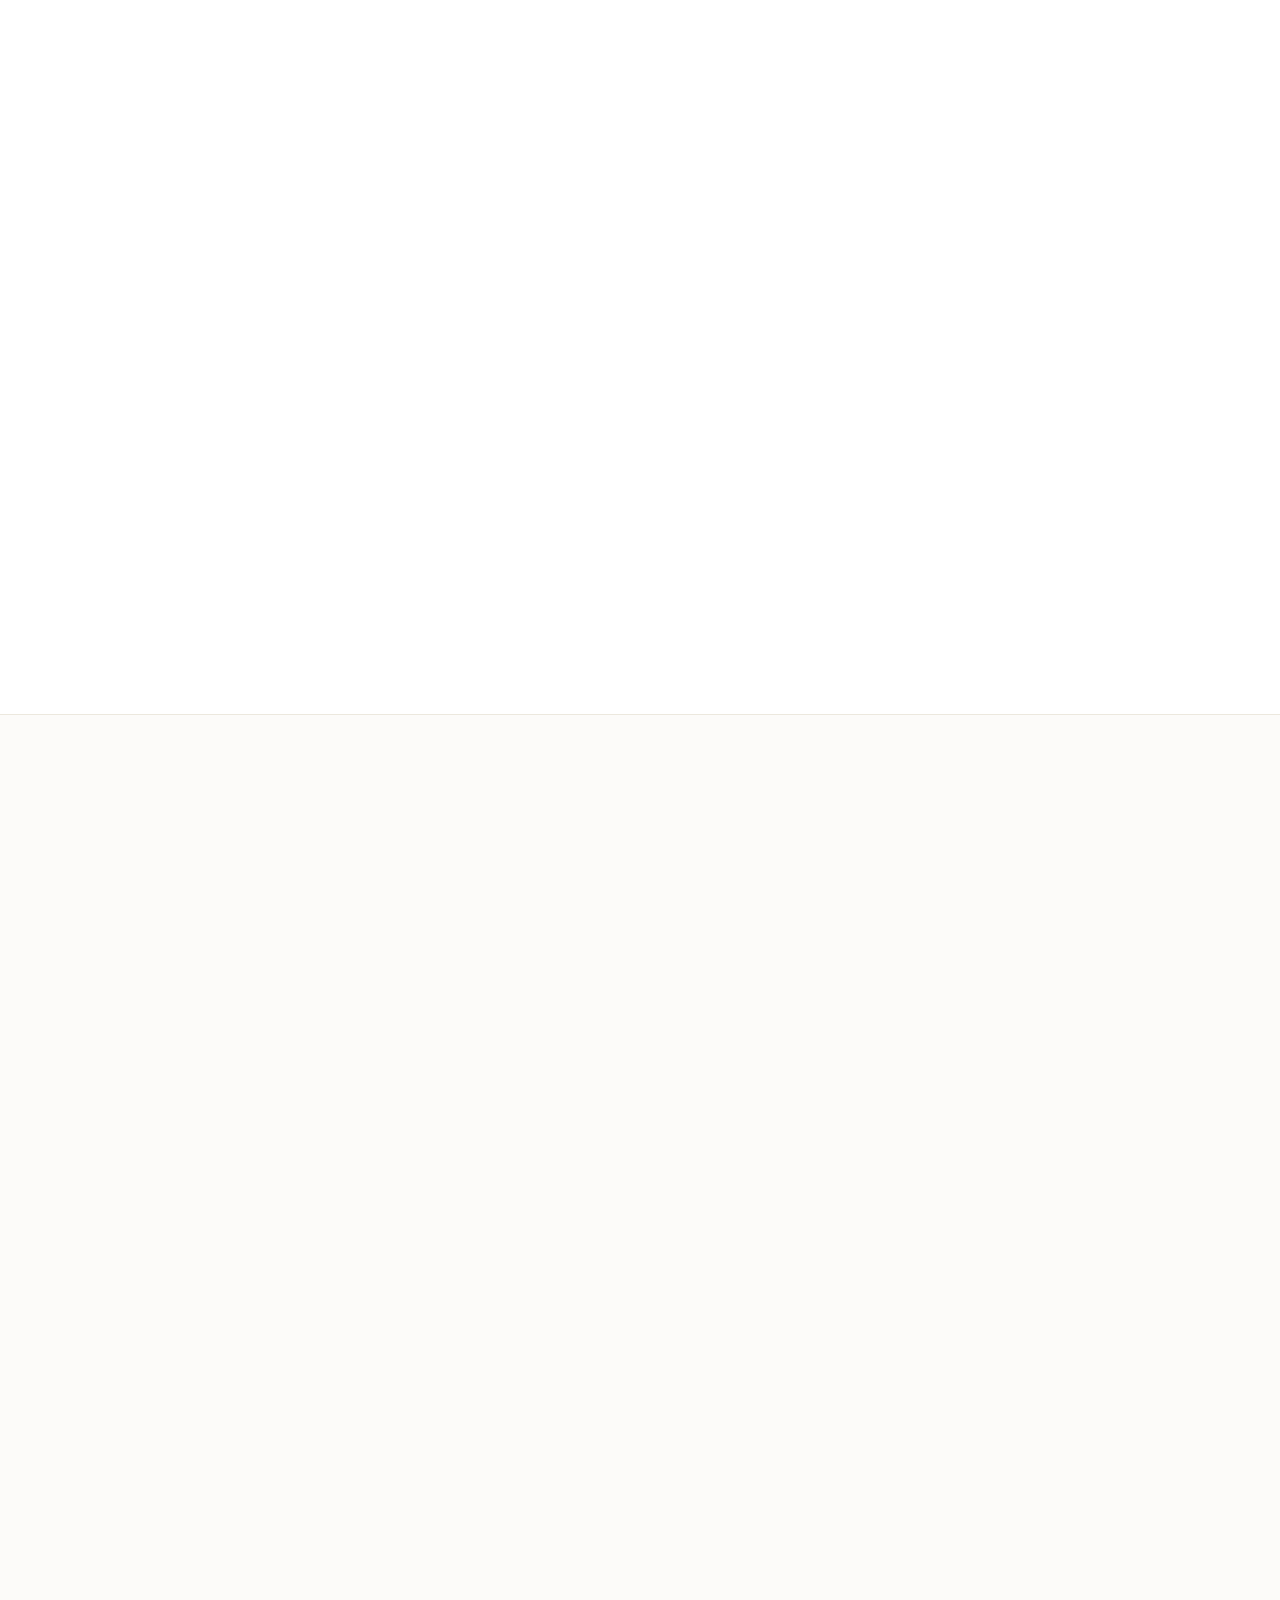
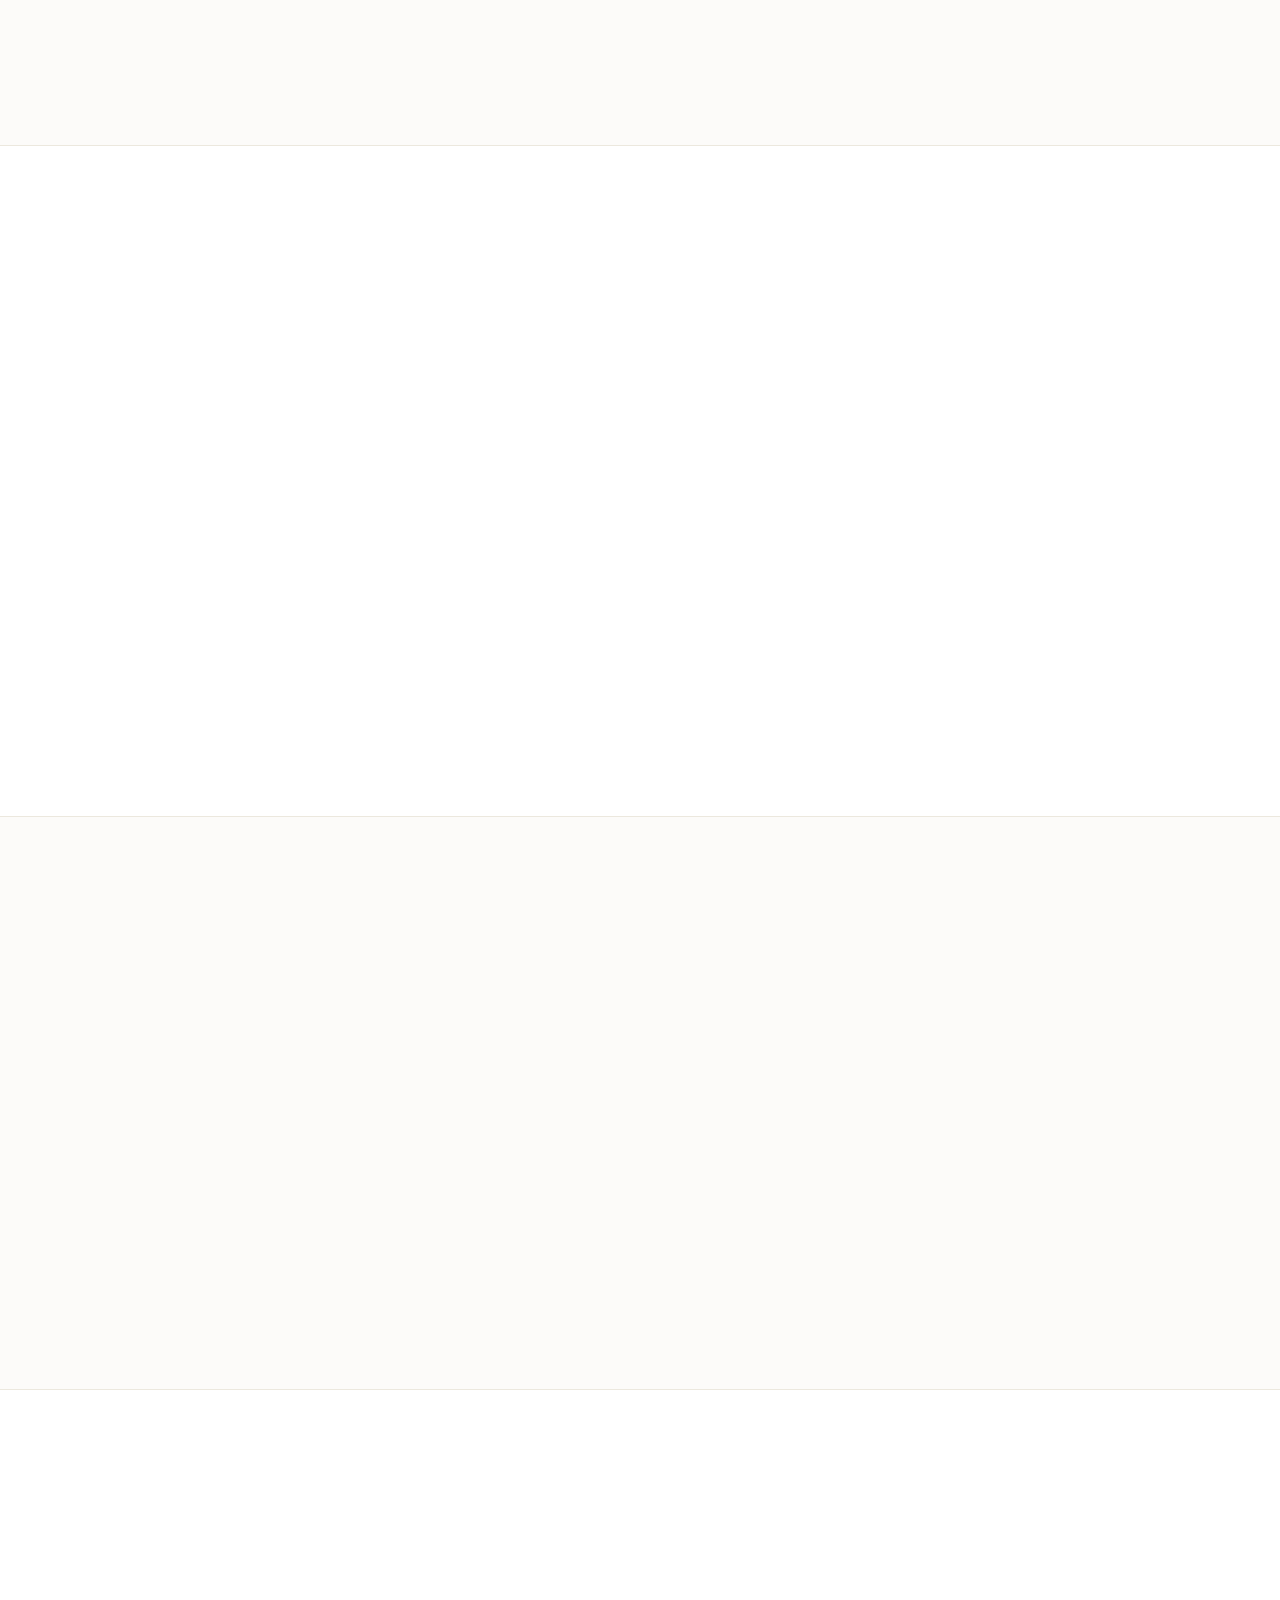
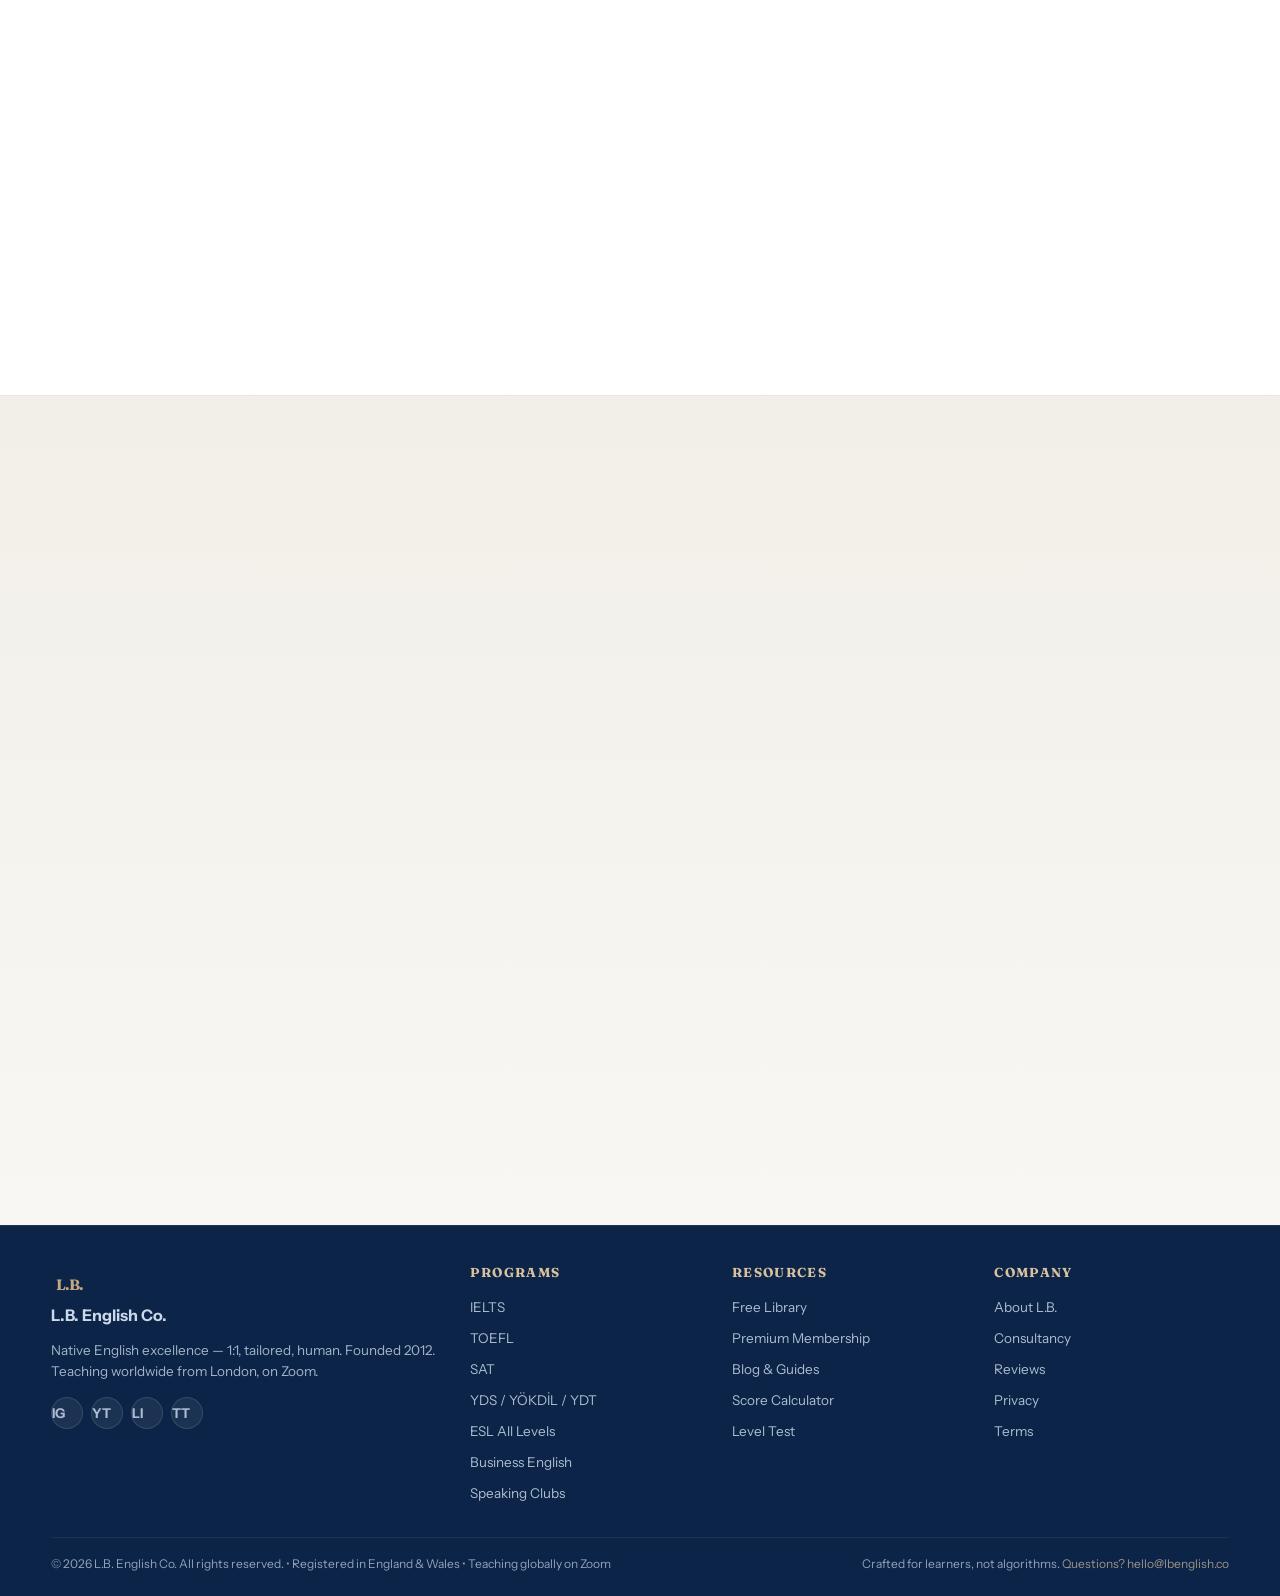
==== commit 66e100f1: "feat(i18n): build Arabic version — RTL, Tajawal, full AR localization - Create ar/index.html + lb-en" ====
--- a/index.html
+++ b/index.html
@@ -13,6 +13,7 @@
 <link rel="canonical" href="https://mikegit-lb.github.io/good.1/">
 <link rel="alternate" hreflang="en" href="https://mikegit-lb.github.io/good.1/">
 <link rel="alternate" hreflang="tr" href="https://mikegit-lb.github.io/good.1/tr/">
+<link rel="alternate" hreflang="ar" href="https://mikegit-lb.github.io/good.1/ar/">
 <link rel="alternate" hreflang="x-default" href="https://mikegit-lb.github.io/good.1/">
 <meta name="robots" content="index, follow, max-image-preview:large">
 <!-- Open Graph -->
@@ -144,7 +145,7 @@
     <div class="nav-actions">
       <button class="search-btn hide-mobile" id="searchBtn" aria-label="Search (Ctrl+K)"><span>⌘K</span> Search</button>
       <a href="#contact" class="btn btn-ghost hide-mobile">Book Free Consult</a>
-      <div class="lang-switch" aria-label="Language"><span class="lang-active">EN</span><span>|</span><a href="tr/index.html" class="lang-link">TR</a></div>
+      <div class="lang-switch" aria-label="Language"><span class="lang-active">EN</span><span>|</span><a href="tr/index.html" class="lang-link">TR</a><span>|</span><a href="ar/index.html" class="lang-link">AR</a></div>
       <a href="#membership" class="btn btn-primary">Start Learning</a>
       <button class="hamburger" id="hamburger" aria-label="Open menu" aria-expanded="false" aria-controls="mobileMenu">
         <span></span><span></span><span></span>
@@ -164,7 +165,8 @@
     <a href="#resources">Free Resources</a>
     <a href="#membership">Pricing</a>
     <a href="#contact" class="btn btn-primary" style="margin-top:12px">Book Free 20-min Consult</a>
-    <button class="search-btn" id="searchBtnMobile" style="margin-top:8px; width:100%; justify-content:center"><span>⌘K</span> Search programs &amp; resources</button>
+    <div class="lang-switch" style="margin-top:8px; justify-content:center"><span class="lang-active">EN</span><span>|</span><a href="tr/index.html" class="lang-link">TR</a><span>|</span><a href="ar/index.html" class="lang-link">AR</a></div>
+  <button class="search-btn" id="searchBtnMobile" style="margin-top:8px; width:100%; justify-content:center"><span>⌘K</span> Search programs &amp; resources</button>
   </div>
 </header>
 <nav class="subnav" id="subnav" aria-label="Quick jump">
